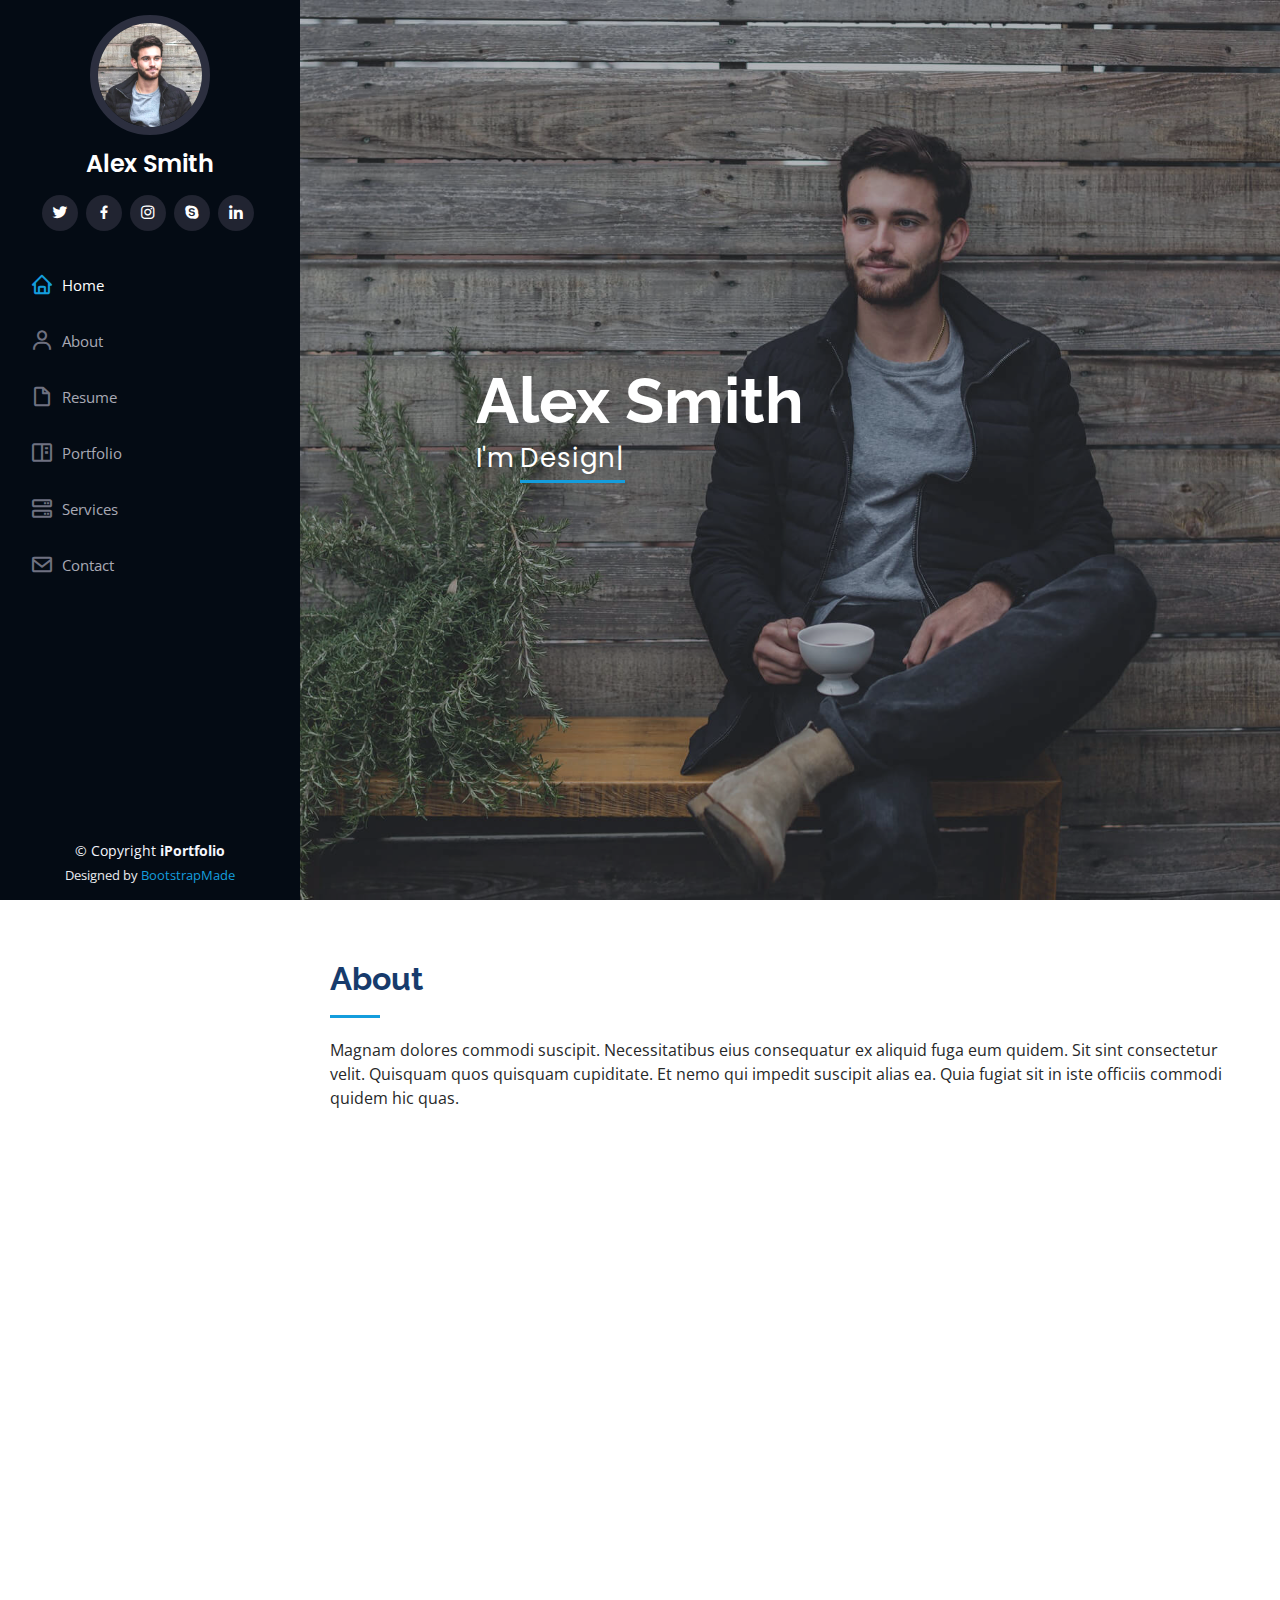
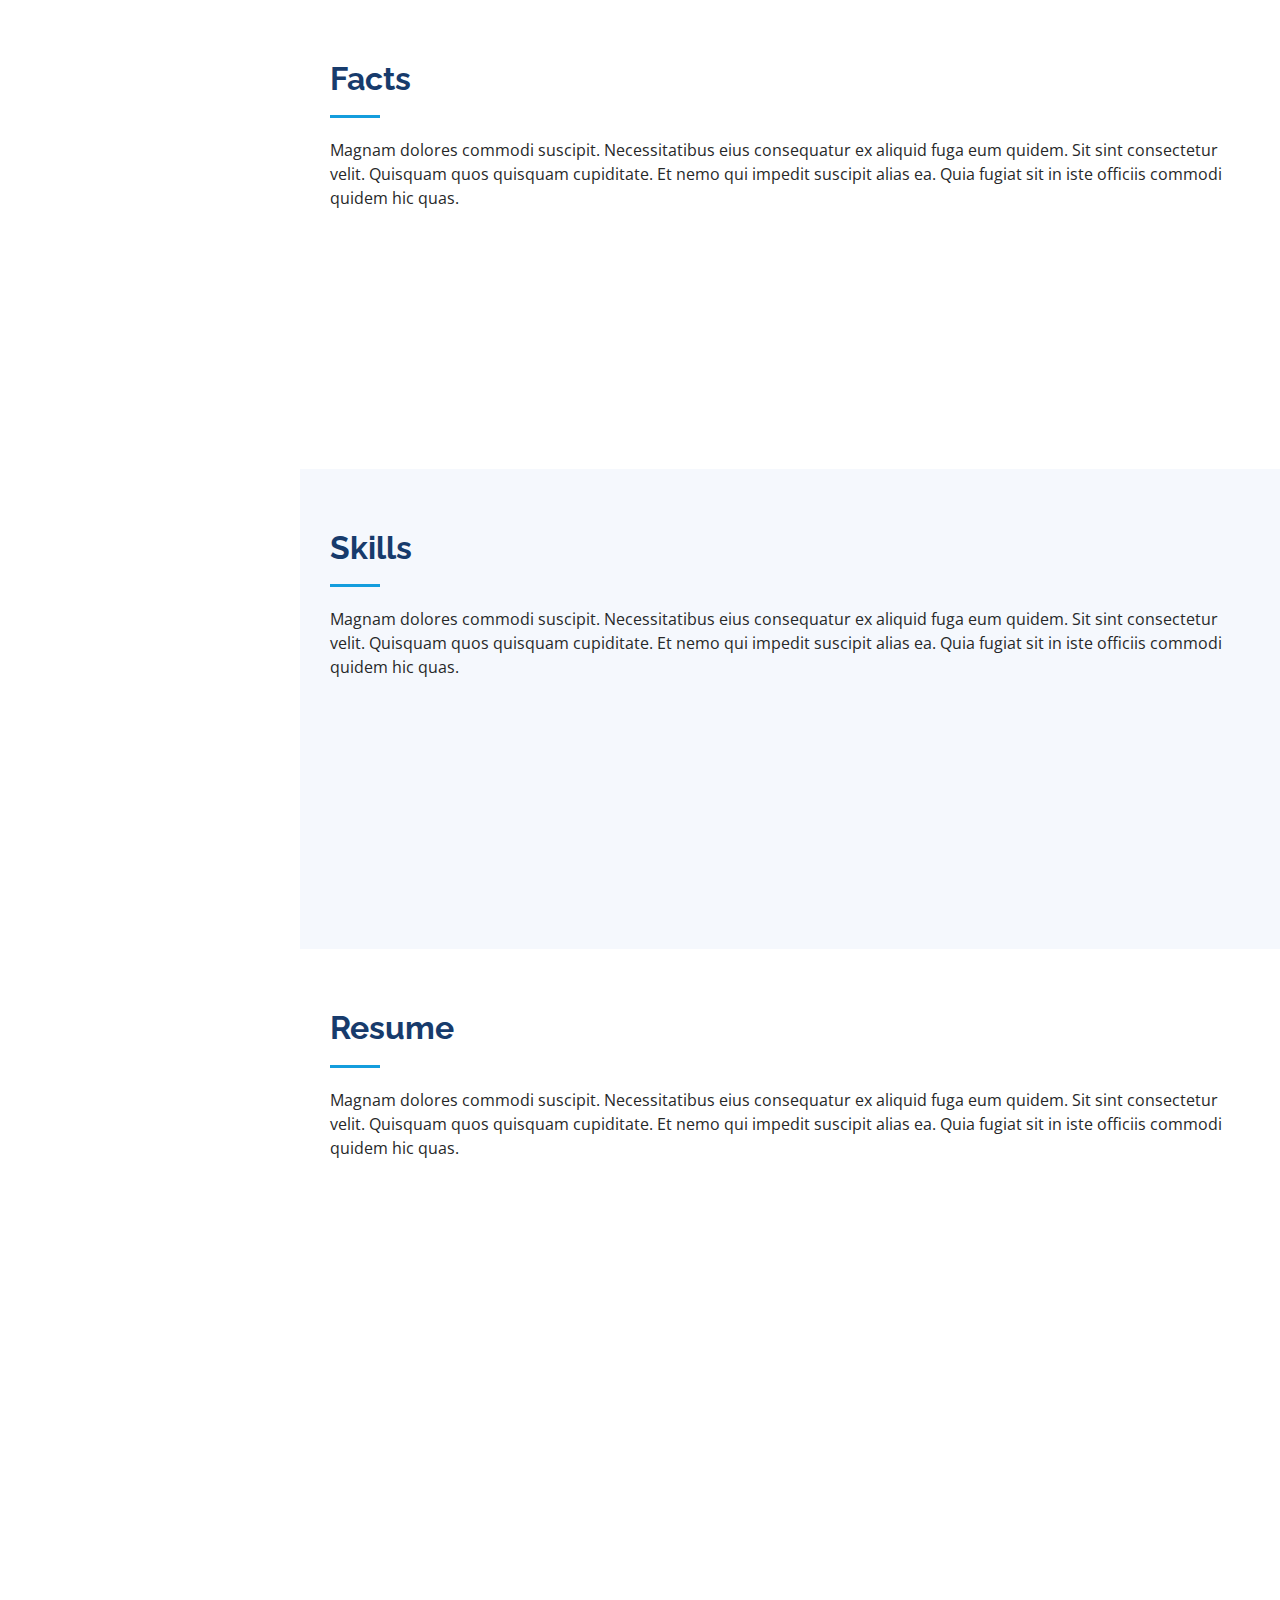
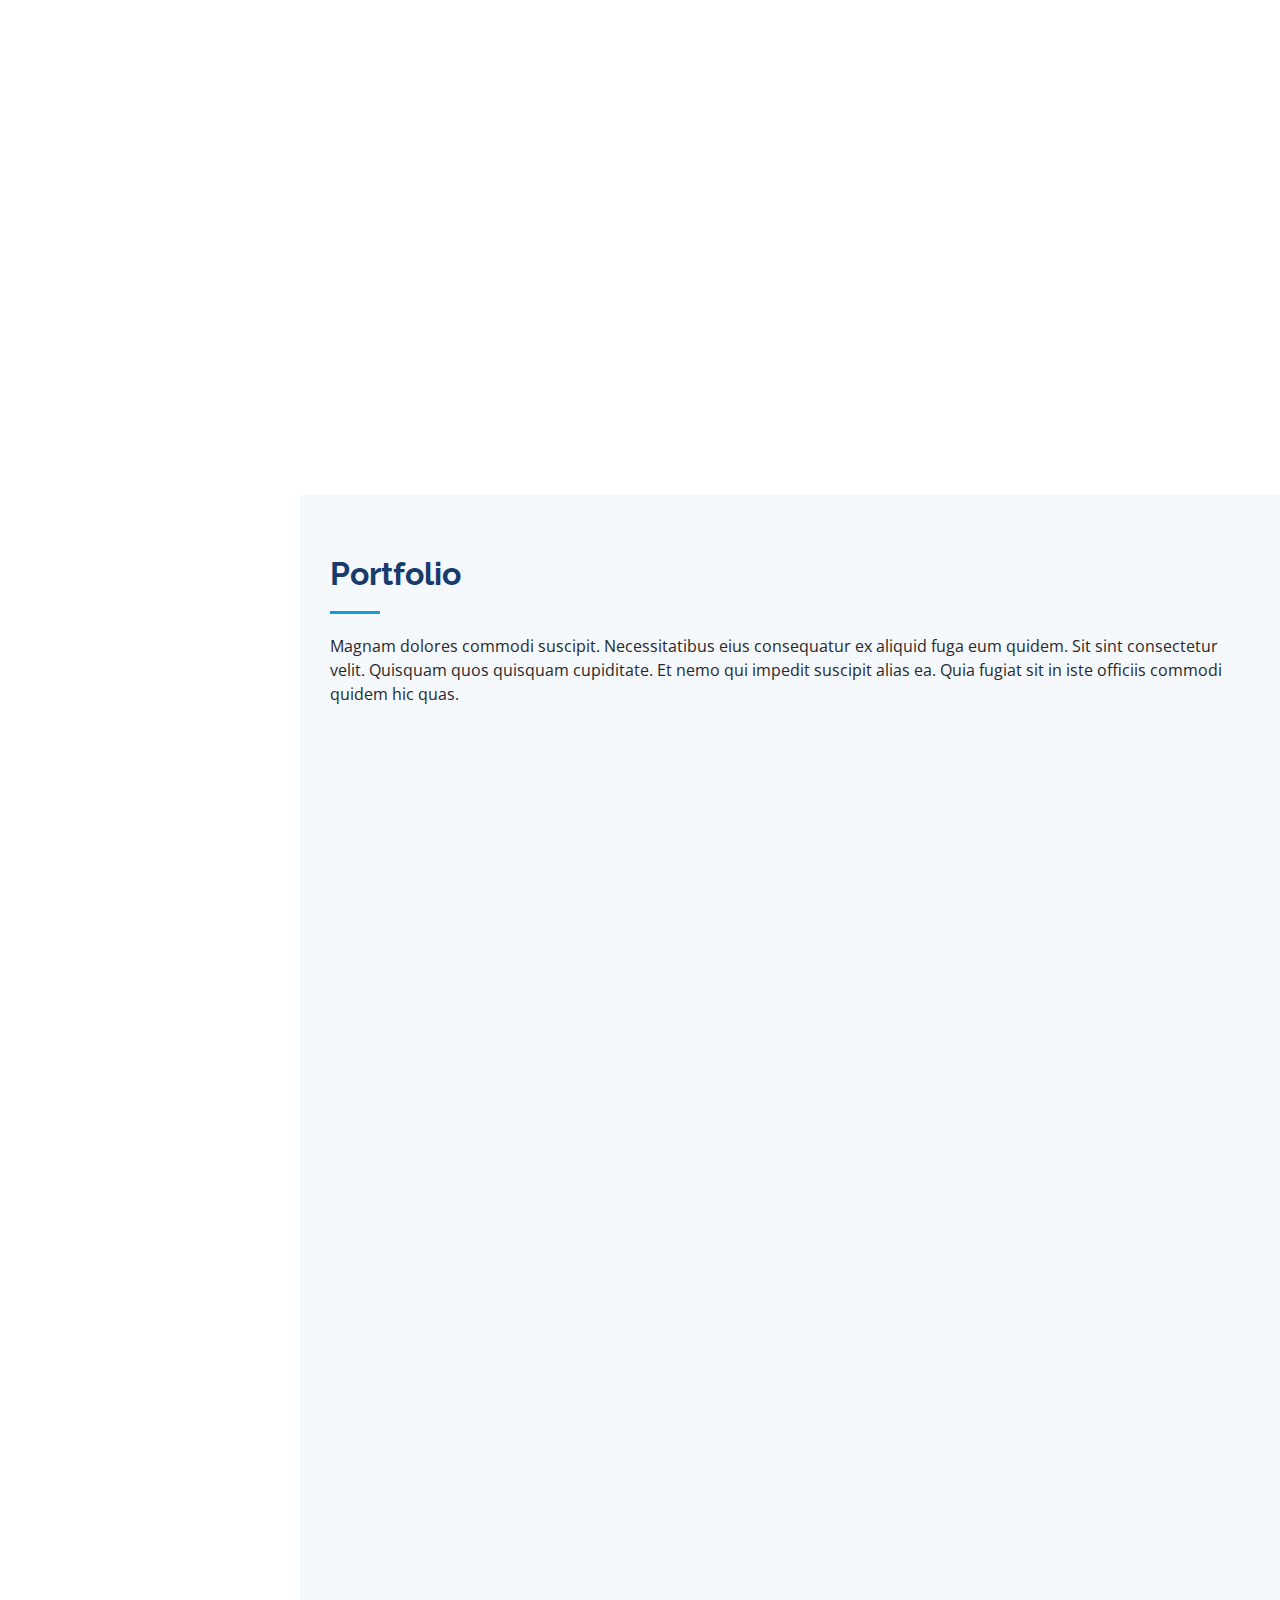
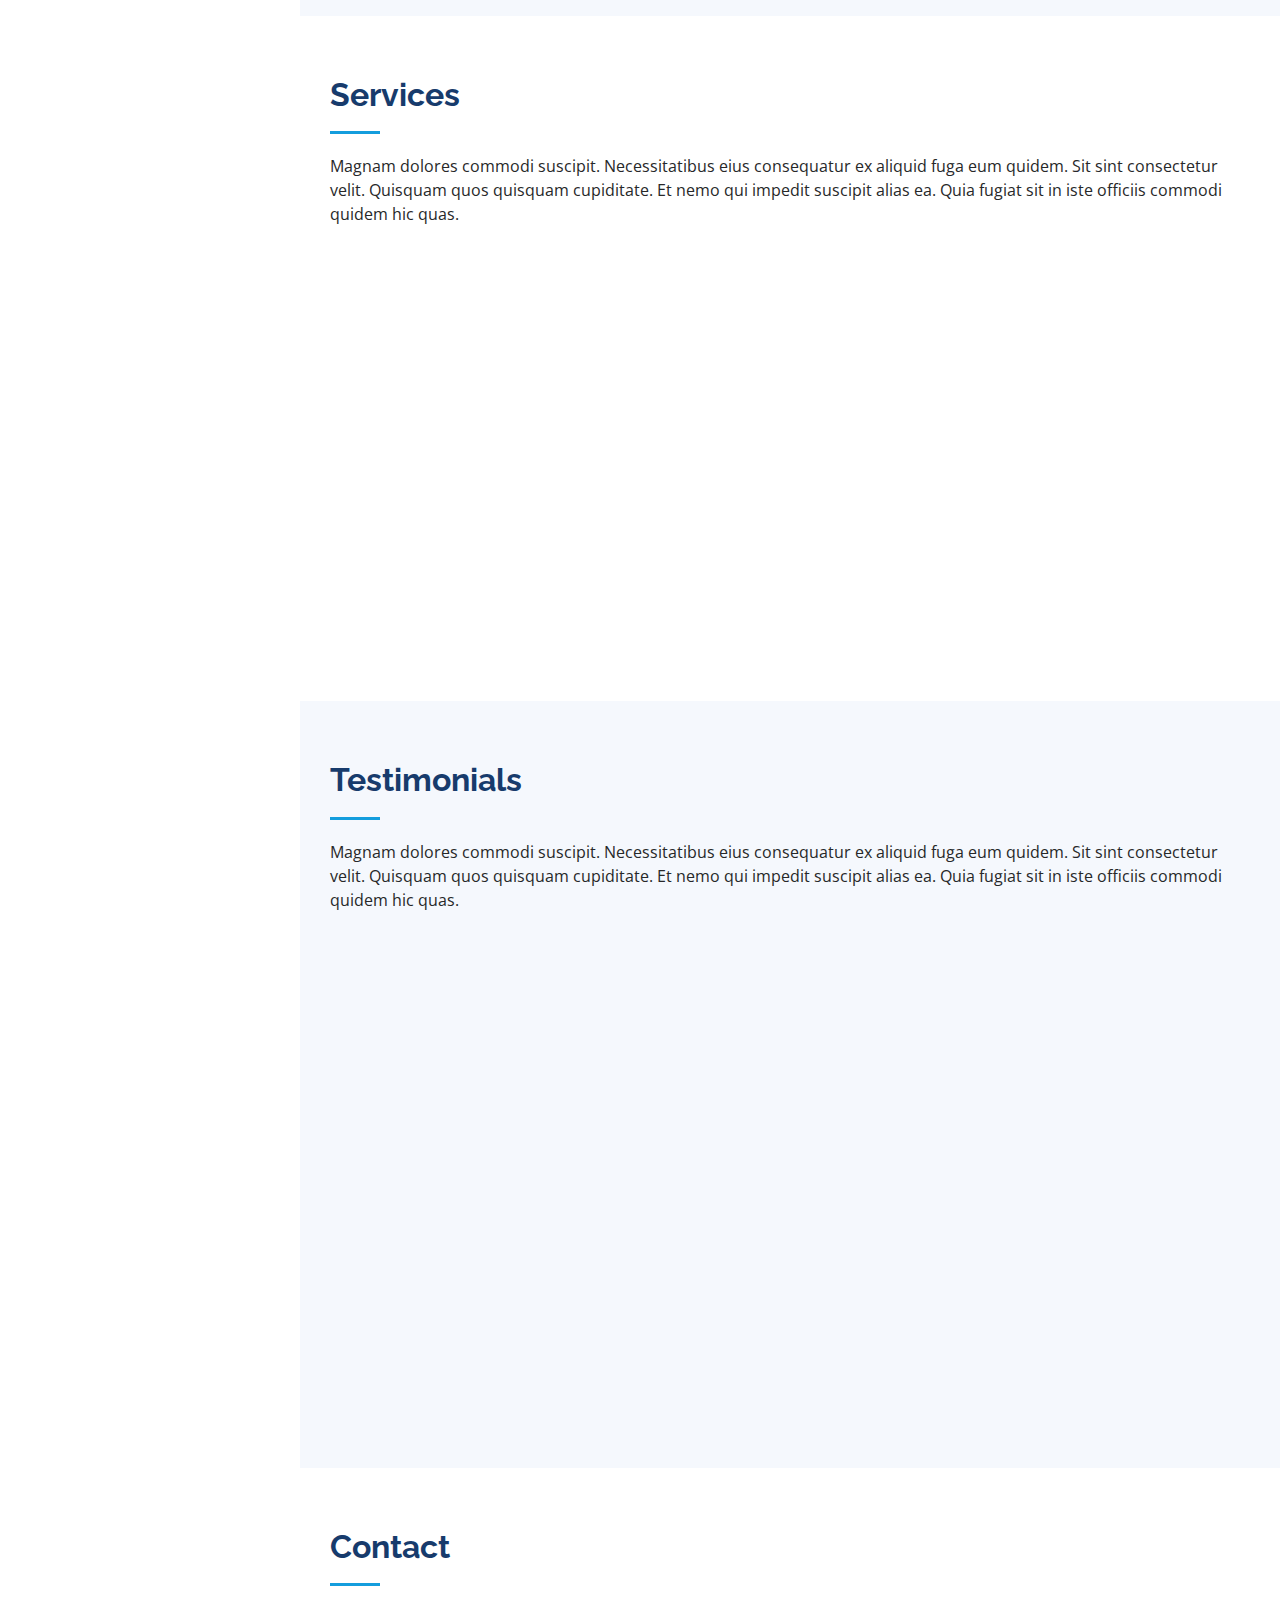
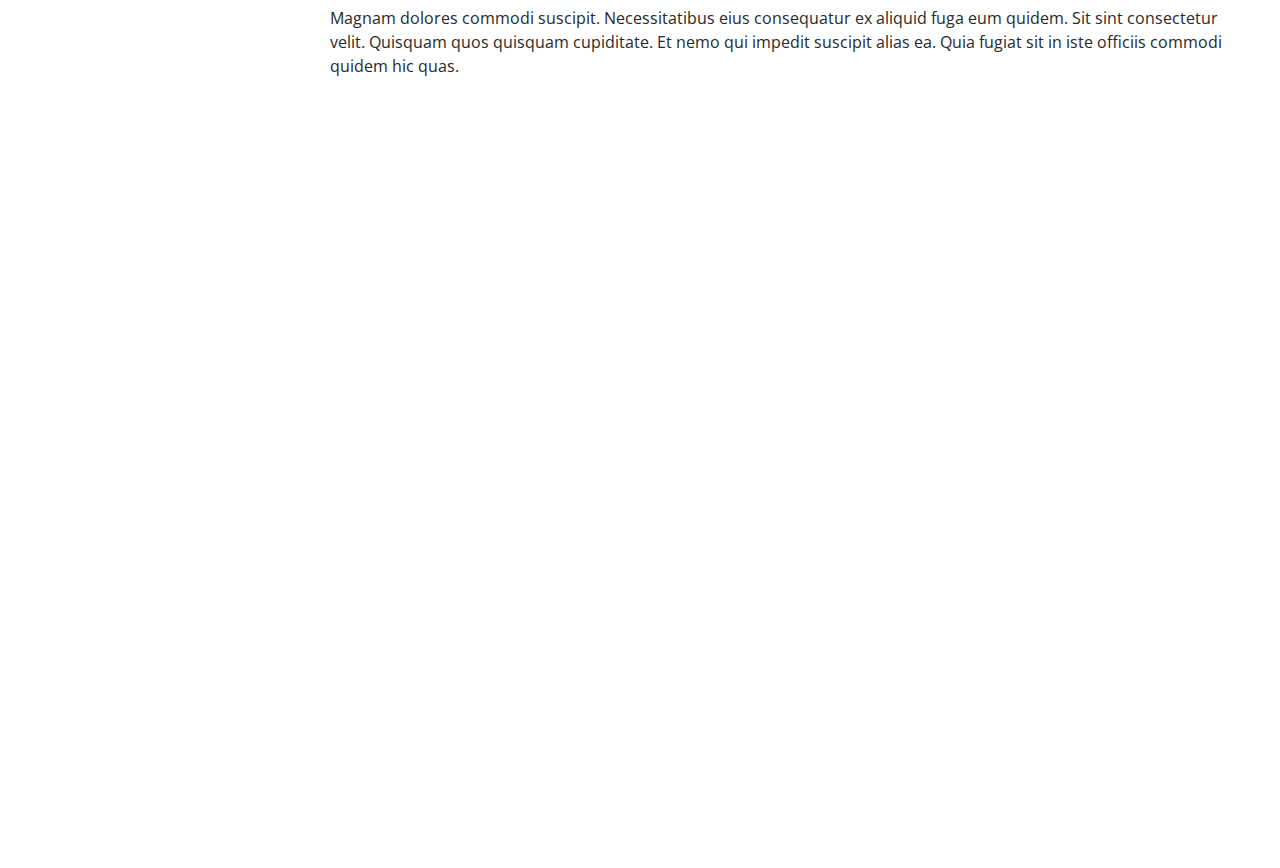
==== index.html @ c55b2d57 "commited_templated" ====
<!DOCTYPE html>
<html lang="en">

<head>
  <meta charset="utf-8">
  <meta content="width=device-width, initial-scale=1.0" name="viewport">

  <title>iPortfolio Bootstrap Template - Index</title>
  <meta content="" name="description">
  <meta content="" name="keywords">

  <!-- Favicons -->
  <link href="assets/img/favicon.png" rel="icon">
  <link href="assets/img/apple-touch-icon.png" rel="apple-touch-icon">

  <!-- Google Fonts -->
  <link href="https://fonts.googleapis.com/css?family=Open+Sans:300,300i,400,400i,600,600i,700,700i|Raleway:300,300i,400,400i,500,500i,600,600i,700,700i|Poppins:300,300i,400,400i,500,500i,600,600i,700,700i" rel="stylesheet">

  <!-- Vendor CSS Files -->
  <link href="assets/vendor/aos/aos.css" rel="stylesheet">
  <link href="assets/vendor/bootstrap/css/bootstrap.min.css" rel="stylesheet">
  <link href="assets/vendor/bootstrap-icons/bootstrap-icons.css" rel="stylesheet">
  <link href="assets/vendor/boxicons/css/boxicons.min.css" rel="stylesheet">
  <link href="assets/vendor/glightbox/css/glightbox.min.css" rel="stylesheet">
  <link href="assets/vendor/swiper/swiper-bundle.min.css" rel="stylesheet">

  <!-- Template Main CSS File -->
  <link href="assets/css/style.css" rel="stylesheet">

  <!-- =======================================================
  * Template Name: iPortfolio
  * Template URL: https://bootstrapmade.com/iportfolio-bootstrap-portfolio-websites-template/
  * Updated: Mar 17 2024 with Bootstrap v5.3.3
  * Author: BootstrapMade.com
  * License: https://bootstrapmade.com/license/
  ======================================================== -->
</head>

<body>

  <!-- ======= Mobile nav toggle button ======= -->
  <i class="bi bi-list mobile-nav-toggle d-xl-none"></i>

  <!-- ======= Header ======= -->
  <header id="header">
    <div class="d-flex flex-column">

      <div class="profile">
        <img src="assets/img/profile-img.jpg" alt="" class="img-fluid rounded-circle">
        <h1 class="text-light"><a href="index.html">Alex Smith</a></h1>
        <div class="social-links mt-3 text-center">
          <a href="#" class="twitter"><i class="bx bxl-twitter"></i></a>
          <a href="#" class="facebook"><i class="bx bxl-facebook"></i></a>
          <a href="#" class="instagram"><i class="bx bxl-instagram"></i></a>
          <a href="#" class="google-plus"><i class="bx bxl-skype"></i></a>
          <a href="#" class="linkedin"><i class="bx bxl-linkedin"></i></a>
        </div>
      </div>

      <nav id="navbar" class="nav-menu navbar">
        <ul>
          <li><a href="#hero" class="nav-link scrollto active"><i class="bx bx-home"></i> <span>Home</span></a></li>
          <li><a href="#about" class="nav-link scrollto"><i class="bx bx-user"></i> <span>About</span></a></li>
          <li><a href="#resume" class="nav-link scrollto"><i class="bx bx-file-blank"></i> <span>Resume</span></a></li>
          <li><a href="#portfolio" class="nav-link scrollto"><i class="bx bx-book-content"></i> <span>Portfolio</span></a></li>
          <li><a href="#services" class="nav-link scrollto"><i class="bx bx-server"></i> <span>Services</span></a></li>
          <li><a href="#contact" class="nav-link scrollto"><i class="bx bx-envelope"></i> <span>Contact</span></a></li>
        </ul>
      </nav><!-- .nav-menu -->
    </div>
  </header><!-- End Header -->

  <!-- ======= Hero Section ======= -->
  <section id="hero" class="d-flex flex-column justify-content-center align-items-center">
    <div class="hero-container" data-aos="fade-in">
      <h1>Alex Smith</h1>
      <p>I'm <span class="typed" data-typed-items="Designer, Developer, Freelancer, Photographer"></span></p>
    </div>
  </section><!-- End Hero -->

  <main id="main">

    <!-- ======= About Section ======= -->
    <section id="about" class="about">
      <div class="container">

        <div class="section-title">
          <h2>About</h2>
          <p>Magnam dolores commodi suscipit. Necessitatibus eius consequatur ex aliquid fuga eum quidem. Sit sint consectetur velit. Quisquam quos quisquam cupiditate. Et nemo qui impedit suscipit alias ea. Quia fugiat sit in iste officiis commodi quidem hic quas.</p>
        </div>

        <div class="row">
          <div class="col-lg-4" data-aos="fade-right">
            <img src="assets/img/profile-img.jpg" class="img-fluid" alt="">
          </div>
          <div class="col-lg-8 pt-4 pt-lg-0 content" data-aos="fade-left">
            <h3>UI/UX Designer &amp; Web Developer.</h3>
            <p class="fst-italic">
              Lorem ipsum dolor sit amet, consectetur adipiscing elit, sed do eiusmod tempor incididunt ut labore et dolore
              magna aliqua.
            </p>
            <div class="row">
              <div class="col-lg-6">
                <ul>
                  <li><i class="bi bi-chevron-right"></i> <strong>Birthday:</strong> <span>1 May 1995</span></li>
                  <li><i class="bi bi-chevron-right"></i> <strong>Website:</strong> <span>www.example.com</span></li>
                  <li><i class="bi bi-chevron-right"></i> <strong>Phone:</strong> <span>+123 456 7890</span></li>
                  <li><i class="bi bi-chevron-right"></i> <strong>City:</strong> <span>New York, USA</span></li>
                </ul>
              </div>
              <div class="col-lg-6">
                <ul>
                  <li><i class="bi bi-chevron-right"></i> <strong>Age:</strong> <span>30</span></li>
                  <li><i class="bi bi-chevron-right"></i> <strong>Degree:</strong> <span>Master</span></li>
                  <li><i class="bi bi-chevron-right"></i> <strong>PhEmailone:</strong> <span>email@example.com</span></li>
                  <li><i class="bi bi-chevron-right"></i> <strong>Freelance:</strong> <span>Available</span></li>
                </ul>
              </div>
            </div>
            <p>
              Officiis eligendi itaque labore et dolorum mollitia officiis optio vero. Quisquam sunt adipisci omnis et ut. Nulla accusantium dolor incidunt officia tempore. Et eius omnis.
              Cupiditate ut dicta maxime officiis quidem quia. Sed et consectetur qui quia repellendus itaque neque. Aliquid amet quidem ut quaerat cupiditate. Ab et eum qui repellendus omnis culpa magni laudantium dolores.
            </p>
          </div>
        </div>

      </div>
    </section><!-- End About Section -->

    <!-- ======= Facts Section ======= -->
    <section id="facts" class="facts">
      <div class="container">

        <div class="section-title">
          <h2>Facts</h2>
          <p>Magnam dolores commodi suscipit. Necessitatibus eius consequatur ex aliquid fuga eum quidem. Sit sint consectetur velit. Quisquam quos quisquam cupiditate. Et nemo qui impedit suscipit alias ea. Quia fugiat sit in iste officiis commodi quidem hic quas.</p>
        </div>

        <div class="row no-gutters">

          <div class="col-lg-3 col-md-6 d-md-flex align-items-md-stretch" data-aos="fade-up">
            <div class="count-box">
              <i class="bi bi-emoji-smile"></i>
              <span data-purecounter-start="0" data-purecounter-end="232" data-purecounter-duration="1" class="purecounter"></span>
              <p><strong>Happy Clients</strong> consequuntur quae</p>
            </div>
          </div>

          <div class="col-lg-3 col-md-6 d-md-flex align-items-md-stretch" data-aos="fade-up" data-aos-delay="100">
            <div class="count-box">
              <i class="bi bi-journal-richtext"></i>
              <span data-purecounter-start="0" data-purecounter-end="521" data-purecounter-duration="1" class="purecounter"></span>
              <p><strong>Projects</strong> adipisci atque cum quia aut</p>
            </div>
          </div>

          <div class="col-lg-3 col-md-6 d-md-flex align-items-md-stretch" data-aos="fade-up" data-aos-delay="200">
            <div class="count-box">
              <i class="bi bi-headset"></i>
              <span data-purecounter-start="0" data-purecounter-end="1453" data-purecounter-duration="1" class="purecounter"></span>
              <p><strong>Hours Of Support</strong> aut commodi quaerat</p>
            </div>
          </div>

          <div class="col-lg-3 col-md-6 d-md-flex align-items-md-stretch" data-aos="fade-up" data-aos-delay="300">
            <div class="count-box">
              <i class="bi bi-people"></i>
              <span data-purecounter-start="0" data-purecounter-end="32" data-purecounter-duration="1" class="purecounter"></span>
              <p><strong>Hard Workers</strong> rerum asperiores dolor</p>
            </div>
          </div>

        </div>

      </div>
    </section><!-- End Facts Section -->

    <!-- ======= Skills Section ======= -->
    <section id="skills" class="skills section-bg">
      <div class="container">

        <div class="section-title">
          <h2>Skills</h2>
          <p>Magnam dolores commodi suscipit. Necessitatibus eius consequatur ex aliquid fuga eum quidem. Sit sint consectetur velit. Quisquam quos quisquam cupiditate. Et nemo qui impedit suscipit alias ea. Quia fugiat sit in iste officiis commodi quidem hic quas.</p>
        </div>

        <div class="row skills-content">

          <div class="col-lg-6" data-aos="fade-up">

            <div class="progress">
              <span class="skill">HTML <i class="val">100%</i></span>
              <div class="progress-bar-wrap">
                <div class="progress-bar" role="progressbar" aria-valuenow="100" aria-valuemin="0" aria-valuemax="100"></div>
              </div>
            </div>

            <div class="progress">
              <span class="skill">CSS <i class="val">90%</i></span>
              <div class="progress-bar-wrap">
                <div class="progress-bar" role="progressbar" aria-valuenow="90" aria-valuemin="0" aria-valuemax="100"></div>
              </div>
            </div>

            <div class="progress">
              <span class="skill">JavaScript <i class="val">75%</i></span>
              <div class="progress-bar-wrap">
                <div class="progress-bar" role="progressbar" aria-valuenow="75" aria-valuemin="0" aria-valuemax="100"></div>
              </div>
            </div>

          </div>

          <div class="col-lg-6" data-aos="fade-up" data-aos-delay="100">

            <div class="progress">
              <span class="skill">PHP <i class="val">80%</i></span>
              <div class="progress-bar-wrap">
                <div class="progress-bar" role="progressbar" aria-valuenow="80" aria-valuemin="0" aria-valuemax="100"></div>
              </div>
            </div>

            <div class="progress">
              <span class="skill">WordPress/CMS <i class="val">90%</i></span>
              <div class="progress-bar-wrap">
                <div class="progress-bar" role="progressbar" aria-valuenow="90" aria-valuemin="0" aria-valuemax="100"></div>
              </div>
            </div>

            <div class="progress">
              <span class="skill">Photoshop <i class="val">55%</i></span>
              <div class="progress-bar-wrap">
                <div class="progress-bar" role="progressbar" aria-valuenow="55" aria-valuemin="0" aria-valuemax="100"></div>
              </div>
            </div>

          </div>

        </div>

      </div>
    </section><!-- End Skills Section -->

    <!-- ======= Resume Section ======= -->
    <section id="resume" class="resume">
      <div class="container">

        <div class="section-title">
          <h2>Resume</h2>
          <p>Magnam dolores commodi suscipit. Necessitatibus eius consequatur ex aliquid fuga eum quidem. Sit sint consectetur velit. Quisquam quos quisquam cupiditate. Et nemo qui impedit suscipit alias ea. Quia fugiat sit in iste officiis commodi quidem hic quas.</p>
        </div>

        <div class="row">
          <div class="col-lg-6" data-aos="fade-up">
            <h3 class="resume-title">Sumary</h3>
            <div class="resume-item pb-0">
              <h4>Alex Smith</h4>
              <p><em>Innovative and deadline-driven Graphic Designer with 3+ years of experience designing and developing user-centered digital/print marketing material from initial concept to final, polished deliverable.</em></p>
              <ul>
                <li>Portland par 127,Orlando, FL</li>
                <li>(123) 456-7891</li>
                <li>alice.barkley@example.com</li>
              </ul>
            </div>

            <h3 class="resume-title">Education</h3>
            <div class="resume-item">
              <h4>Master of Fine Arts &amp; Graphic Design</h4>
              <h5>2015 - 2016</h5>
              <p><em>Rochester Institute of Technology, Rochester, NY</em></p>
              <p>Qui deserunt veniam. Et sed aliquam labore tempore sed quisquam iusto autem sit. Ea vero voluptatum qui ut dignissimos deleniti nerada porti sand markend</p>
            </div>
            <div class="resume-item">
              <h4>Bachelor of Fine Arts &amp; Graphic Design</h4>
              <h5>2010 - 2014</h5>
              <p><em>Rochester Institute of Technology, Rochester, NY</em></p>
              <p>Quia nobis sequi est occaecati aut. Repudiandae et iusto quae reiciendis et quis Eius vel ratione eius unde vitae rerum voluptates asperiores voluptatem Earum molestiae consequatur neque etlon sader mart dila</p>
            </div>
          </div>
          <div class="col-lg-6" data-aos="fade-up" data-aos-delay="100">
            <h3 class="resume-title">Professional Experience</h3>
            <div class="resume-item">
              <h4>Senior graphic design specialist</h4>
              <h5>2019 - Present</h5>
              <p><em>Experion, New York, NY </em></p>
              <ul>
                <li>Lead in the design, development, and implementation of the graphic, layout, and production communication materials</li>
                <li>Delegate tasks to the 7 members of the design team and provide counsel on all aspects of the project. </li>
                <li>Supervise the assessment of all graphic materials in order to ensure quality and accuracy of the design</li>
                <li>Oversee the efficient use of production project budgets ranging from $2,000 - $25,000</li>
              </ul>
            </div>
            <div class="resume-item">
              <h4>Graphic design specialist</h4>
              <h5>2017 - 2018</h5>
              <p><em>Stepping Stone Advertising, New York, NY</em></p>
              <ul>
                <li>Developed numerous marketing programs (logos, brochures,infographics, presentations, and advertisements).</li>
                <li>Managed up to 5 projects or tasks at a given time while under pressure</li>
                <li>Recommended and consulted with clients on the most appropriate graphic design</li>
                <li>Created 4+ design presentations and proposals a month for clients and account managers</li>
              </ul>
            </div>
          </div>
        </div>

      </div>
    </section><!-- End Resume Section -->

    <!-- ======= Portfolio Section ======= -->
    <section id="portfolio" class="portfolio section-bg">
      <div class="container">

        <div class="section-title">
          <h2>Portfolio</h2>
          <p>Magnam dolores commodi suscipit. Necessitatibus eius consequatur ex aliquid fuga eum quidem. Sit sint consectetur velit. Quisquam quos quisquam cupiditate. Et nemo qui impedit suscipit alias ea. Quia fugiat sit in iste officiis commodi quidem hic quas.</p>
        </div>

        <div class="row" data-aos="fade-up">
          <div class="col-lg-12 d-flex justify-content-center">
            <ul id="portfolio-flters">
              <li data-filter="*" class="filter-active">All</li>
              <li data-filter=".filter-app">App</li>
              <li data-filter=".filter-card">Card</li>
              <li data-filter=".filter-web">Web</li>
            </ul>
          </div>
        </div>

        <div class="row portfolio-container" data-aos="fade-up" data-aos-delay="100">

          <div class="col-lg-4 col-md-6 portfolio-item filter-app">
            <div class="portfolio-wrap">
              <img src="assets/img/portfolio/portfolio-1.jpg" class="img-fluid" alt="">
              <div class="portfolio-links">
                <a href="assets/img/portfolio/portfolio-1.jpg" data-gallery="portfolioGallery" class="portfolio-lightbox" title="App 1"><i class="bx bx-plus"></i></a>
                <a href="portfolio-details.html" title="More Details"><i class="bx bx-link"></i></a>
              </div>
            </div>
          </div>

          <div class="col-lg-4 col-md-6 portfolio-item filter-web">
            <div class="portfolio-wrap">
              <img src="assets/img/portfolio/portfolio-2.jpg" class="img-fluid" alt="">
              <div class="portfolio-links">
                <a href="assets/img/portfolio/portfolio-2.jpg" data-gallery="portfolioGallery" class="portfolio-lightbox" title="Web 3"><i class="bx bx-plus"></i></a>
                <a href="portfolio-details.html" title="More Details"><i class="bx bx-link"></i></a>
              </div>
            </div>
          </div>

          <div class="col-lg-4 col-md-6 portfolio-item filter-app">
            <div class="portfolio-wrap">
              <img src="assets/img/portfolio/portfolio-3.jpg" class="img-fluid" alt="">
              <div class="portfolio-links">
                <a href="assets/img/portfolio/portfolio-3.jpg" data-gallery="portfolioGallery" class="portfolio-lightbox" title="App 2"><i class="bx bx-plus"></i></a>
                <a href="portfolio-details.html" title="More Details"><i class="bx bx-link"></i></a>
              </div>
            </div>
          </div>

          <div class="col-lg-4 col-md-6 portfolio-item filter-card">
            <div class="portfolio-wrap">
              <img src="assets/img/portfolio/portfolio-4.jpg" class="img-fluid" alt="">
              <div class="portfolio-links">
                <a href="assets/img/portfolio/portfolio-4.jpg" data-gallery="portfolioGallery" class="portfolio-lightbox" title="Card 2"><i class="bx bx-plus"></i></a>
                <a href="portfolio-details.html" title="More Details"><i class="bx bx-link"></i></a>
              </div>
            </div>
          </div>

          <div class="col-lg-4 col-md-6 portfolio-item filter-web">
            <div class="portfolio-wrap">
              <img src="assets/img/portfolio/portfolio-5.jpg" class="img-fluid" alt="">
              <div class="portfolio-links">
                <a href="assets/img/portfolio/portfolio-5.jpg" data-gallery="portfolioGallery" class="portfolio-lightbox" title="Web 2"><i class="bx bx-plus"></i></a>
                <a href="portfolio-details.html" title="More Details"><i class="bx bx-link"></i></a>
              </div>
            </div>
          </div>

          <div class="col-lg-4 col-md-6 portfolio-item filter-app">
            <div class="portfolio-wrap">
              <img src="assets/img/portfolio/portfolio-6.jpg" class="img-fluid" alt="">
              <div class="portfolio-links">
                <a href="assets/img/portfolio/portfolio-6.jpg" data-gallery="portfolioGallery" class="portfolio-lightbox" title="App 3"><i class="bx bx-plus"></i></a>
                <a href="portfolio-details.html" title="More Details"><i class="bx bx-link"></i></a>
              </div>
            </div>
          </div>

          <div class="col-lg-4 col-md-6 portfolio-item filter-card">
            <div class="portfolio-wrap">
              <img src="assets/img/portfolio/portfolio-7.jpg" class="img-fluid" alt="">
              <div class="portfolio-links">
                <a href="assets/img/portfolio/portfolio-7.jpg" data-gallery="portfolioGallery" class="portfolio-lightbox" title="Card 1"><i class="bx bx-plus"></i></a>
                <a href="portfolio-details.html" title="More Details"><i class="bx bx-link"></i></a>
              </div>
            </div>
          </div>

          <div class="col-lg-4 col-md-6 portfolio-item filter-card">
            <div class="portfolio-wrap">
              <img src="assets/img/portfolio/portfolio-8.jpg" class="img-fluid" alt="">
              <div class="portfolio-links">
                <a href="assets/img/portfolio/portfolio-8.jpg" data-gallery="portfolioGallery" class="portfolio-lightbox" title="Card 3"><i class="bx bx-plus"></i></a>
                <a href="portfolio-details.html" title="More Details"><i class="bx bx-link"></i></a>
              </div>
            </div>
          </div>

          <div class="col-lg-4 col-md-6 portfolio-item filter-web">
            <div class="portfolio-wrap">
              <img src="assets/img/portfolio/portfolio-9.jpg" class="img-fluid" alt="">
              <div class="portfolio-links">
                <a href="assets/img/portfolio/portfolio-9.jpg" data-gallery="portfolioGallery" class="portfolio-lightbox" title="Web 3"><i class="bx bx-plus"></i></a>
                <a href="portfolio-details.html" title="More Details"><i class="bx bx-link"></i></a>
              </div>
            </div>
          </div>

        </div>

      </div>
    </section><!-- End Portfolio Section -->

    <!-- ======= Services Section ======= -->
    <section id="services" class="services">
      <div class="container">

        <div class="section-title">
          <h2>Services</h2>
          <p>Magnam dolores commodi suscipit. Necessitatibus eius consequatur ex aliquid fuga eum quidem. Sit sint consectetur velit. Quisquam quos quisquam cupiditate. Et nemo qui impedit suscipit alias ea. Quia fugiat sit in iste officiis commodi quidem hic quas.</p>
        </div>

        <div class="row">
          <div class="col-lg-4 col-md-6 icon-box" data-aos="fade-up">
            <div class="icon"><i class="bi bi-briefcase"></i></div>
            <h4 class="title"><a href="">Lorem Ipsum</a></h4>
            <p class="description">Voluptatum deleniti atque corrupti quos dolores et quas molestias excepturi sint occaecati cupiditate non provident</p>
          </div>
          <div class="col-lg-4 col-md-6 icon-box" data-aos="fade-up" data-aos-delay="100">
            <div class="icon"><i class="bi bi-card-checklist"></i></div>
            <h4 class="title"><a href="">Dolor Sitema</a></h4>
            <p class="description">Minim veniam, quis nostrud exercitation ullamco laboris nisi ut aliquip ex ea commodo consequat tarad limino ata</p>
          </div>
          <div class="col-lg-4 col-md-6 icon-box" data-aos="fade-up" data-aos-delay="200">
            <div class="icon"><i class="bi bi-bar-chart"></i></div>
            <h4 class="title"><a href="">Sed ut perspiciatis</a></h4>
            <p class="description">Duis aute irure dolor in reprehenderit in voluptate velit esse cillum dolore eu fugiat nulla pariatur</p>
          </div>
          <div class="col-lg-4 col-md-6 icon-box" data-aos="fade-up" data-aos-delay="300">
            <div class="icon"><i class="bi bi-binoculars"></i></div>
            <h4 class="title"><a href="">Magni Dolores</a></h4>
            <p class="description">Excepteur sint occaecat cupidatat non proident, sunt in culpa qui officia deserunt mollit anim id est laborum</p>
          </div>
          <div class="col-lg-4 col-md-6 icon-box" data-aos="fade-up" data-aos-delay="400">
            <div class="icon"><i class="bi bi-brightness-high"></i></div>
            <h4 class="title"><a href="">Nemo Enim</a></h4>
            <p class="description">At vero eos et accusamus et iusto odio dignissimos ducimus qui blanditiis praesentium voluptatum deleniti atque</p>
          </div>
          <div class="col-lg-4 col-md-6 icon-box" data-aos="fade-up" data-aos-delay="500">
            <div class="icon"><i class="bi bi-calendar4-week"></i></div>
            <h4 class="title"><a href="">Eiusmod Tempor</a></h4>
            <p class="description">Et harum quidem rerum facilis est et expedita distinctio. Nam libero tempore, cum soluta nobis est eligendi</p>
          </div>
        </div>

      </div>
    </section><!-- End Services Section -->

    <!-- ======= Testimonials Section ======= -->
    <section id="testimonials" class="testimonials section-bg">
      <div class="container">

        <div class="section-title">
          <h2>Testimonials</h2>
          <p>Magnam dolores commodi suscipit. Necessitatibus eius consequatur ex aliquid fuga eum quidem. Sit sint consectetur velit. Quisquam quos quisquam cupiditate. Et nemo qui impedit suscipit alias ea. Quia fugiat sit in iste officiis commodi quidem hic quas.</p>
        </div>

        <div class="testimonials-slider swiper" data-aos="fade-up" data-aos-delay="100">
          <div class="swiper-wrapper">

            <div class="swiper-slide">
              <div class="testimonial-item" data-aos="fade-up">
                <p>
                  <i class="bx bxs-quote-alt-left quote-icon-left"></i>
                  Proin iaculis purus consequat sem cure digni ssim donec porttitora entum suscipit rhoncus. Accusantium quam, ultricies eget id, aliquam eget nibh et. Maecen aliquam, risus at semper.
                  <i class="bx bxs-quote-alt-right quote-icon-right"></i>
                </p>
                <img src="assets/img/testimonials/testimonials-1.jpg" class="testimonial-img" alt="">
                <h3>Saul Goodman</h3>
                <h4>Ceo &amp; Founder</h4>
              </div>
            </div><!-- End testimonial item -->

            <div class="swiper-slide">
              <div class="testimonial-item" data-aos="fade-up" data-aos-delay="100">
                <p>
                  <i class="bx bxs-quote-alt-left quote-icon-left"></i>
                  Export tempor illum tamen malis malis eram quae irure esse labore quem cillum quid cillum eram malis quorum velit fore eram velit sunt aliqua noster fugiat irure amet legam anim culpa.
                  <i class="bx bxs-quote-alt-right quote-icon-right"></i>
                </p>
                <img src="assets/img/testimonials/testimonials-2.jpg" class="testimonial-img" alt="">
                <h3>Sara Wilsson</h3>
                <h4>Designer</h4>
              </div>
            </div><!-- End testimonial item -->

            <div class="swiper-slide">
              <div class="testimonial-item" data-aos="fade-up" data-aos-delay="200">
                <p>
                  <i class="bx bxs-quote-alt-left quote-icon-left"></i>
                  Enim nisi quem export duis labore cillum quae magna enim sint quorum nulla quem veniam duis minim tempor labore quem eram duis noster aute amet eram fore quis sint minim.
                  <i class="bx bxs-quote-alt-right quote-icon-right"></i>
                </p>
                <img src="assets/img/testimonials/testimonials-3.jpg" class="testimonial-img" alt="">
                <h3>Jena Karlis</h3>
                <h4>Store Owner</h4>
              </div>
            </div><!-- End testimonial item -->

            <div class="swiper-slide">
              <div class="testimonial-item" data-aos="fade-up" data-aos-delay="300">
                <p>
                  <i class="bx bxs-quote-alt-left quote-icon-left"></i>
                  Fugiat enim eram quae cillum dolore dolor amet nulla culpa multos export minim fugiat minim velit minim dolor enim duis veniam ipsum anim magna sunt elit fore quem dolore labore illum veniam.
                  <i class="bx bxs-quote-alt-right quote-icon-right"></i>
                </p>
                <img src="assets/img/testimonials/testimonials-4.jpg" class="testimonial-img" alt="">
                <h3>Matt Brandon</h3>
                <h4>Freelancer</h4>
              </div>
            </div><!-- End testimonial item -->

            <div class="swiper-slide">
              <div class="testimonial-item" data-aos="fade-up" data-aos-delay="400">
                <p>
                  <i class="bx bxs-quote-alt-left quote-icon-left"></i>
                  Quis quorum aliqua sint quem legam fore sunt eram irure aliqua veniam tempor noster veniam enim culpa labore duis sunt culpa nulla illum cillum fugiat legam esse veniam culpa fore nisi cillum quid.
                  <i class="bx bxs-quote-alt-right quote-icon-right"></i>
                </p>
                <img src="assets/img/testimonials/testimonials-5.jpg" class="testimonial-img" alt="">
                <h3>John Larson</h3>
                <h4>Entrepreneur</h4>
              </div>
            </div><!-- End testimonial item -->

          </div>
          <div class="swiper-pagination"></div>
        </div>

      </div>
    </section><!-- End Testimonials Section -->

    <!-- ======= Contact Section ======= -->
    <section id="contact" class="contact">
      <div class="container">

        <div class="section-title">
          <h2>Contact</h2>
          <p>Magnam dolores commodi suscipit. Necessitatibus eius consequatur ex aliquid fuga eum quidem. Sit sint consectetur velit. Quisquam quos quisquam cupiditate. Et nemo qui impedit suscipit alias ea. Quia fugiat sit in iste officiis commodi quidem hic quas.</p>
        </div>

        <div class="row" data-aos="fade-in">

          <div class="col-lg-5 d-flex align-items-stretch">
            <div class="info">
              <div class="address">
                <i class="bi bi-geo-alt"></i>
                <h4>Location:</h4>
                <p>A108 Adam Street, New York, NY 535022</p>
              </div>

              <div class="email">
                <i class="bi bi-envelope"></i>
                <h4>Email:</h4>
                <p>info@example.com</p>
              </div>

              <div class="phone">
                <i class="bi bi-phone"></i>
                <h4>Call:</h4>
                <p>+1 5589 55488 55s</p>
              </div>

              <iframe src="https://www.google.com/maps/embed?pb=!1m14!1m8!1m3!1d12097.433213460943!2d-74.0062269!3d40.7101282!3m2!1i1024!2i768!4f13.1!3m3!1m2!1s0x0%3A0xb89d1fe6bc499443!2sDowntown+Conference+Center!5e0!3m2!1smk!2sbg!4v1539943755621" frameborder="0" style="border:0; width: 100%; height: 290px;" allowfullscreen></iframe>
            </div>

          </div>

          <div class="col-lg-7 mt-5 mt-lg-0 d-flex align-items-stretch">
            <form action="forms/contact.php" method="post" role="form" class="php-email-form">
              <div class="row">
                <div class="form-group col-md-6">
                  <label for="name">Your Name</label>
                  <input type="text" name="name" class="form-control" id="name" required>
                </div>
                <div class="form-group col-md-6">
                  <label for="name">Your Email</label>
                  <input type="email" class="form-control" name="email" id="email" required>
                </div>
              </div>
              <div class="form-group">
                <label for="name">Subject</label>
                <input type="text" class="form-control" name="subject" id="subject" required>
              </div>
              <div class="form-group">
                <label for="name">Message</label>
                <textarea class="form-control" name="message" rows="10" required></textarea>
              </div>
              <div class="my-3">
                <div class="loading">Loading</div>
                <div class="error-message"></div>
                <div class="sent-message">Your message has been sent. Thank you!</div>
              </div>
              <div class="text-center"><button type="submit">Send Message</button></div>
            </form>
          </div>

        </div>

      </div>
    </section><!-- End Contact Section -->

  </main><!-- End #main -->

  <!-- ======= Footer ======= -->
  <footer id="footer">
    <div class="container">
      <div class="copyright">
        &copy; Copyright <strong><span>iPortfolio</span></strong>
      </div>
      <div class="credits">
        <!-- All the links in the footer should remain intact. -->
        <!-- You can delete the links only if you purchased the pro version. -->
        <!-- Licensing information: https://bootstrapmade.com/license/ -->
        <!-- Purchase the pro version with working PHP/AJAX contact form: https://bootstrapmade.com/iportfolio-bootstrap-portfolio-websites-template/ -->
        Designed by <a href="https://bootstrapmade.com/">BootstrapMade</a>
      </div>
    </div>
  </footer><!-- End  Footer -->

  <a href="#" class="back-to-top d-flex align-items-center justify-content-center"><i class="bi bi-arrow-up-short"></i></a>

  <!-- Vendor JS Files -->
  <script src="assets/vendor/purecounter/purecounter_vanilla.js"></script>
  <script src="assets/vendor/aos/aos.js"></script>
  <script src="assets/vendor/bootstrap/js/bootstrap.bundle.min.js"></script>
  <script src="assets/vendor/glightbox/js/glightbox.min.js"></script>
  <script src="assets/vendor/isotope-layout/isotope.pkgd.min.js"></script>
  <script src="assets/vendor/swiper/swiper-bundle.min.js"></script>
  <script src="assets/vendor/typed.js/typed.umd.js"></script>
  <script src="assets/vendor/waypoints/noframework.waypoints.js"></script>
  <script src="assets/vendor/php-email-form/validate.js"></script>

  <!-- Template Main JS File -->
  <script src="assets/js/main.js"></script>

</body>

</html>
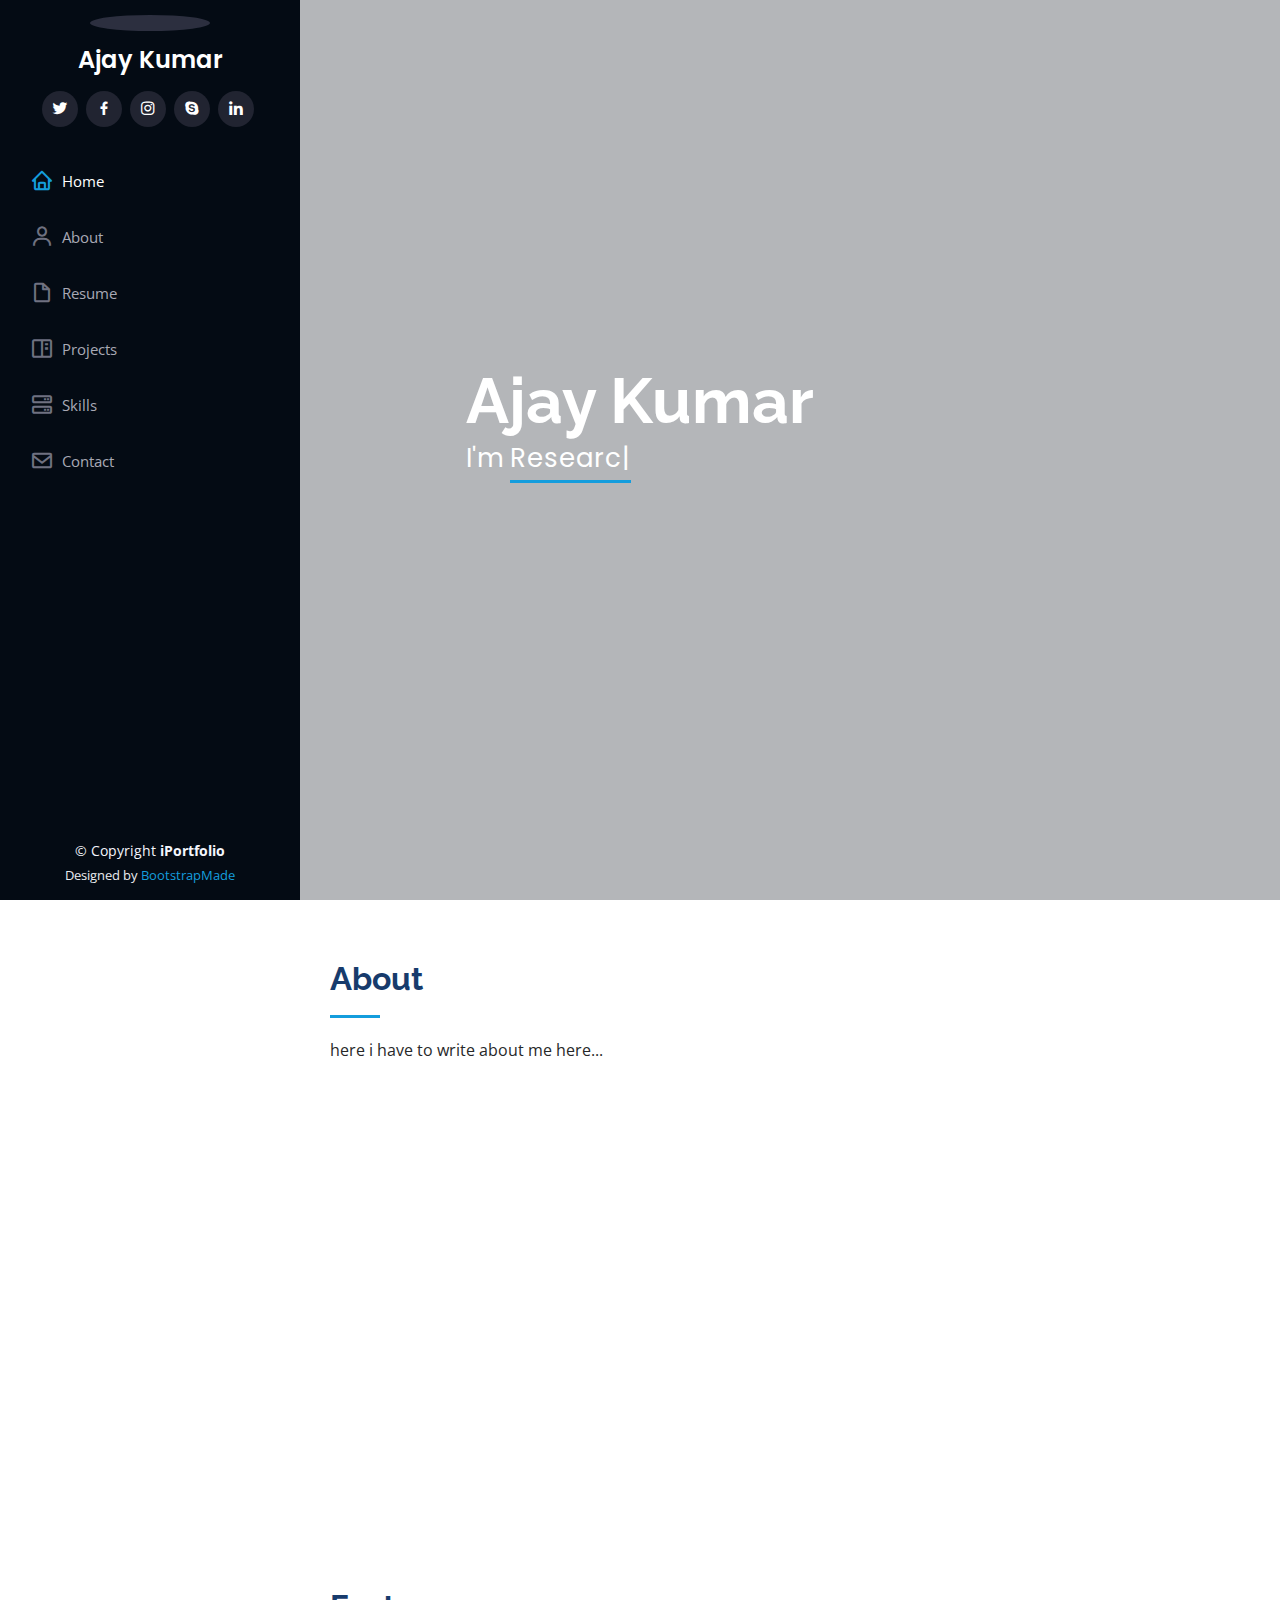
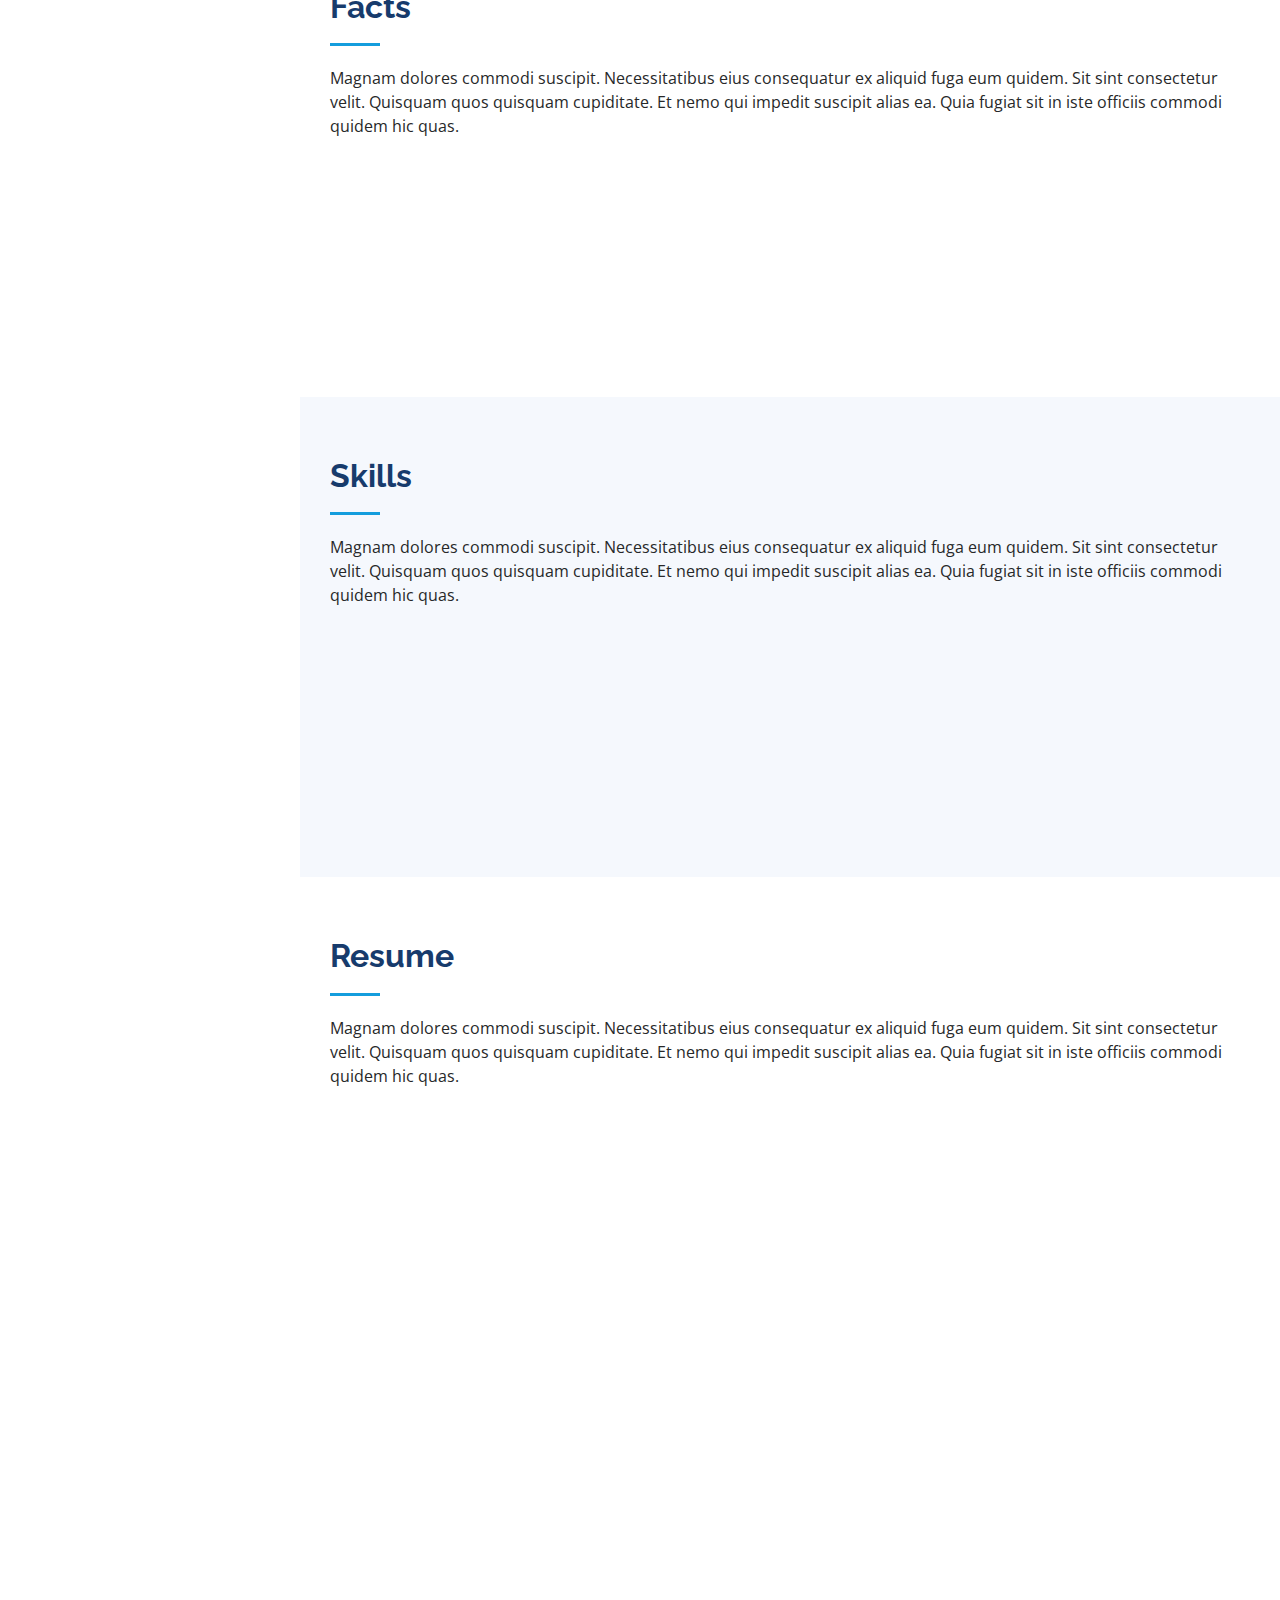
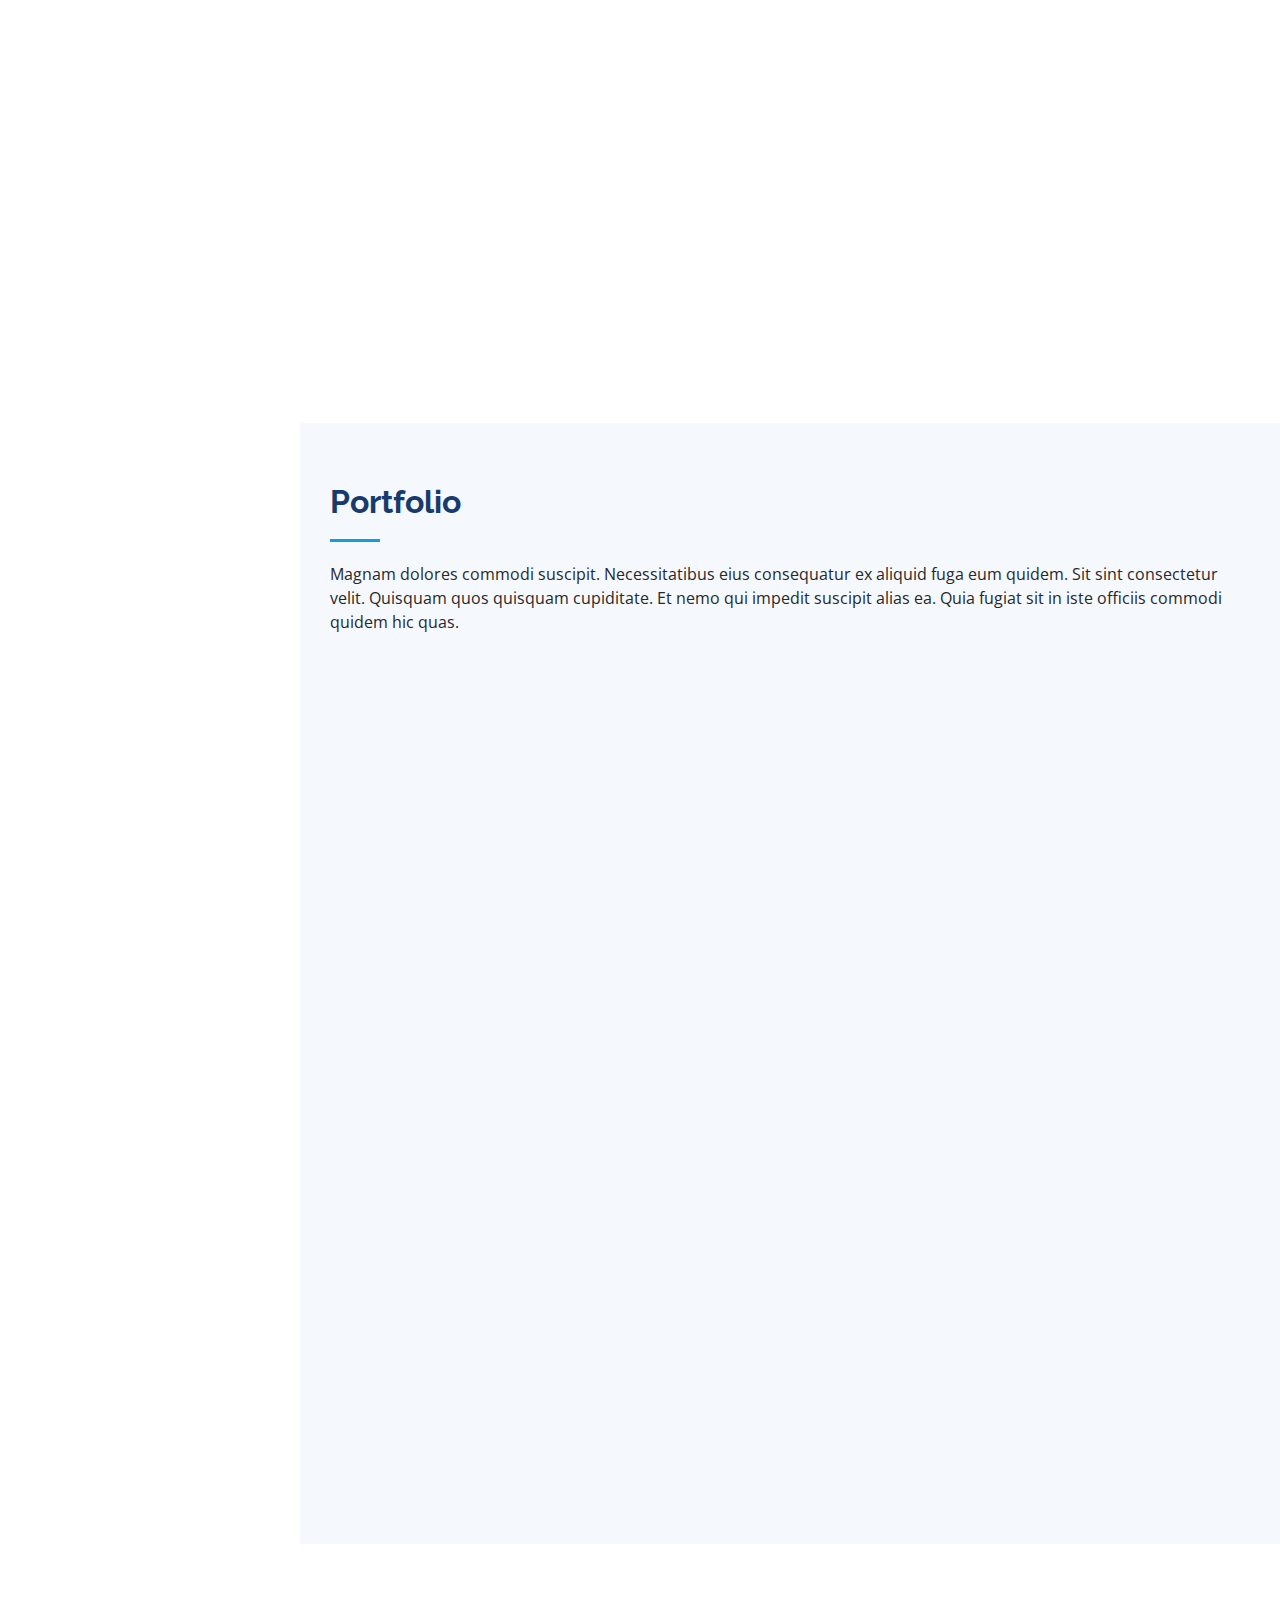
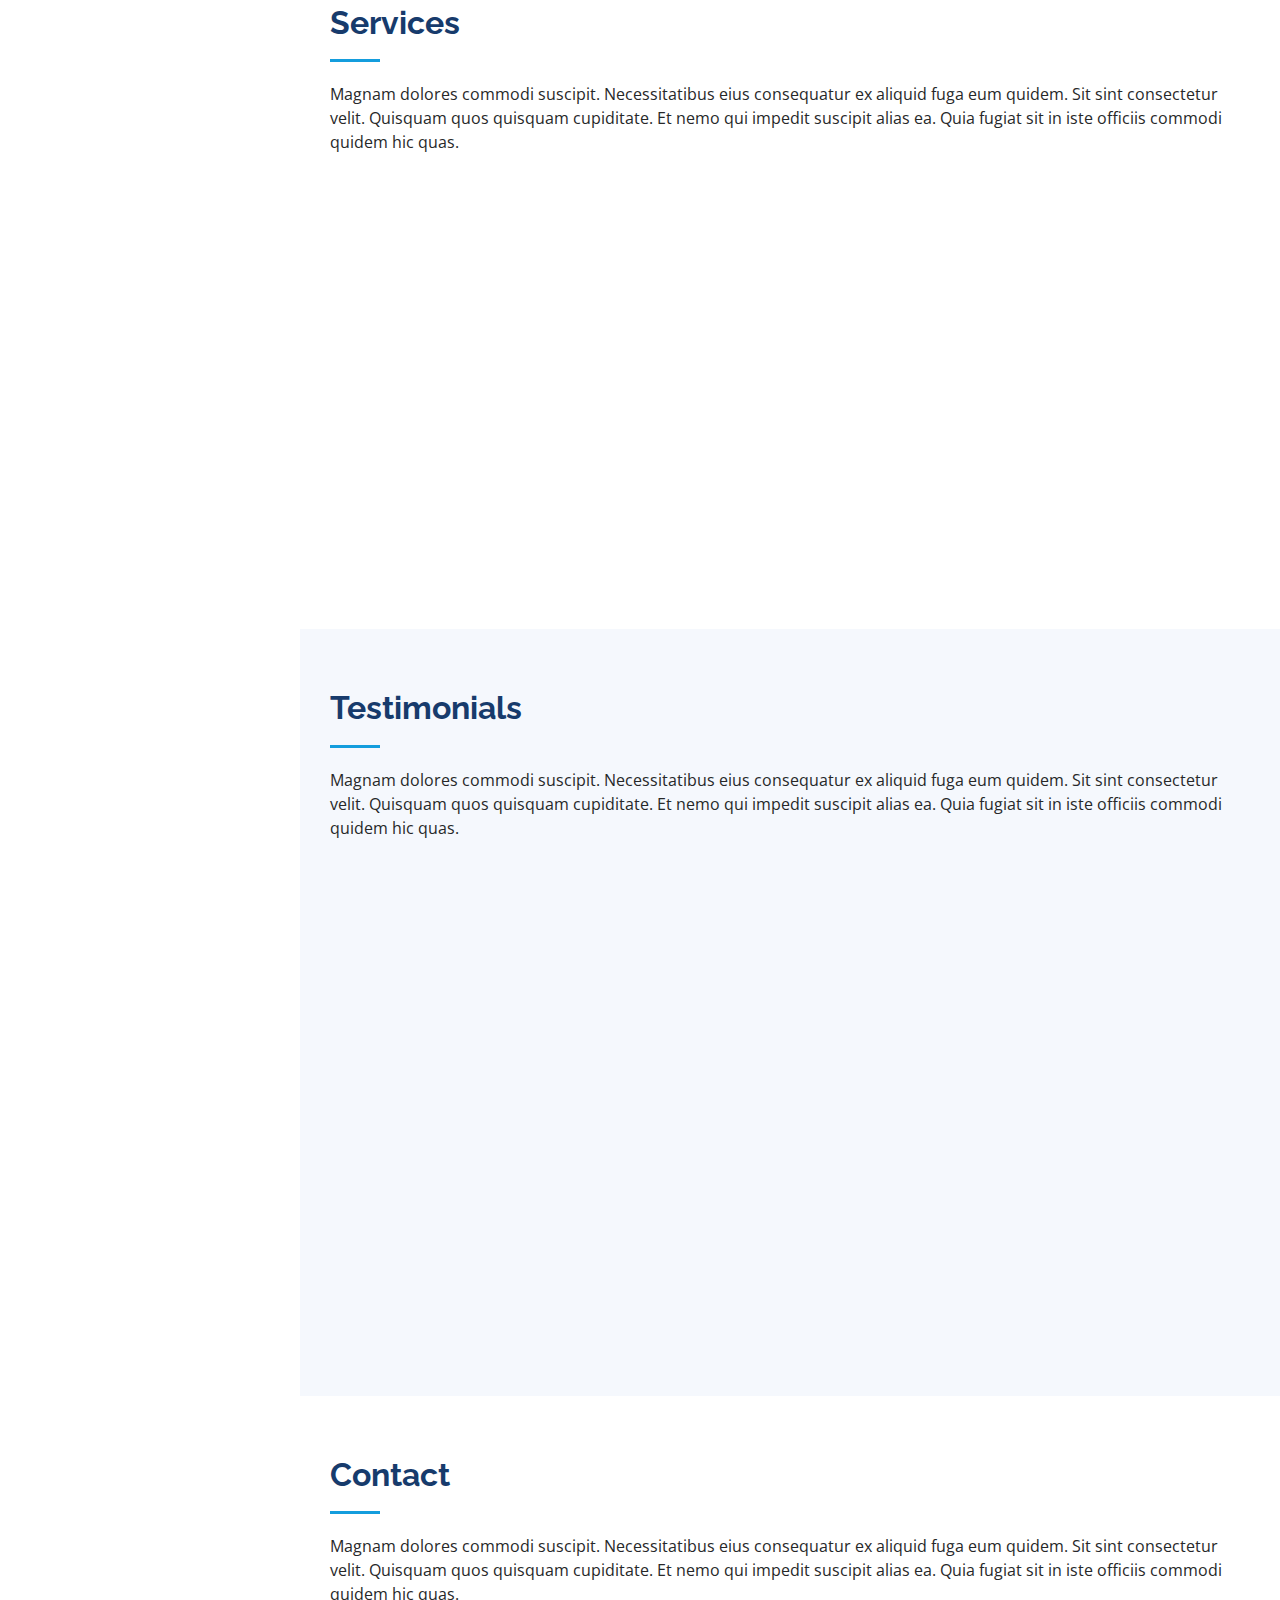
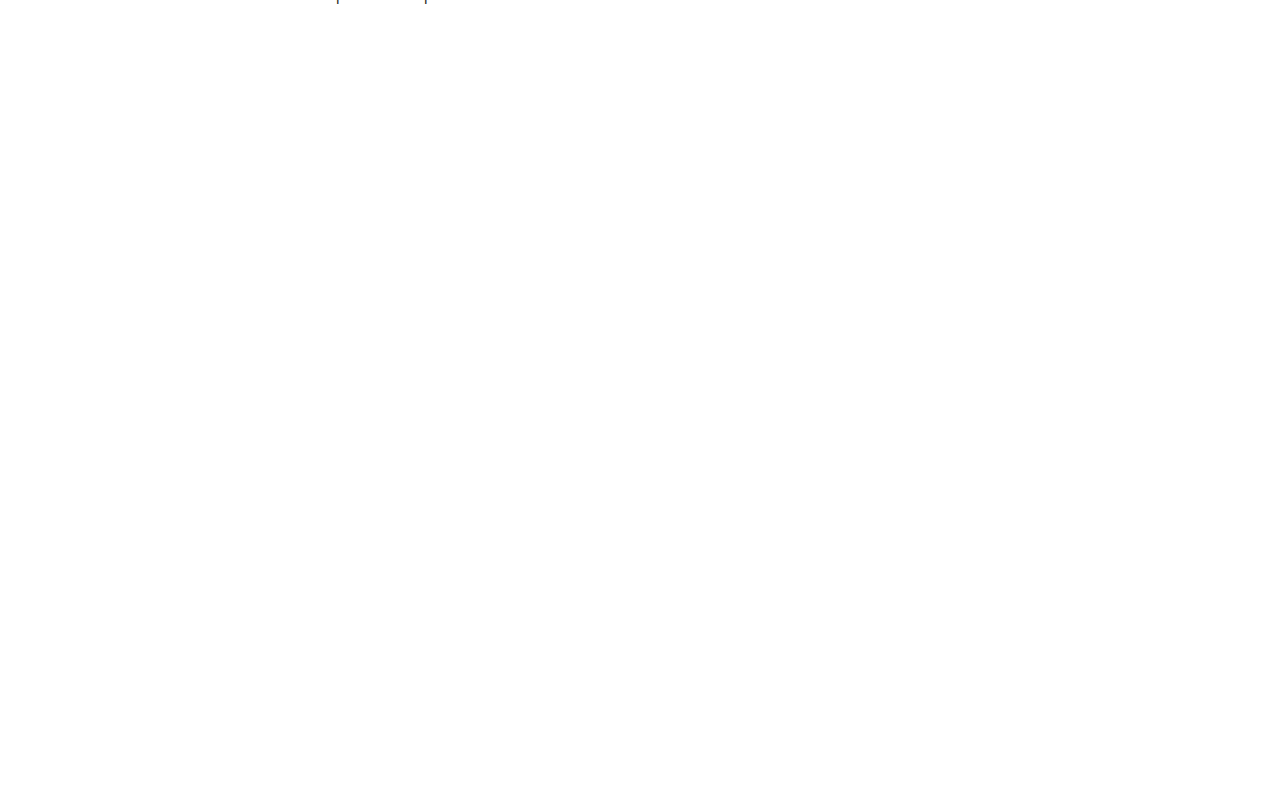
==== commit 2e4b96df: "edits" ====
--- a/index.html
+++ b/index.html
@@ -47,7 +47,7 @@
 
       <div class="profile">
         <img src="assets/img/profile-img.jpg" alt="" class="img-fluid rounded-circle">
-        <h1 class="text-light"><a href="index.html">Alex Smith</a></h1>
+        <h1 class="text-light"><a href="index.html">Ajay Kumar</a></h1>
         <div class="social-links mt-3 text-center">
           <a href="#" class="twitter"><i class="bx bxl-twitter"></i></a>
           <a href="#" class="facebook"><i class="bx bxl-facebook"></i></a>
@@ -62,8 +62,8 @@
           <li><a href="#hero" class="nav-link scrollto active"><i class="bx bx-home"></i> <span>Home</span></a></li>
           <li><a href="#about" class="nav-link scrollto"><i class="bx bx-user"></i> <span>About</span></a></li>
           <li><a href="#resume" class="nav-link scrollto"><i class="bx bx-file-blank"></i> <span>Resume</span></a></li>
-          <li><a href="#portfolio" class="nav-link scrollto"><i class="bx bx-book-content"></i> <span>Portfolio</span></a></li>
-          <li><a href="#services" class="nav-link scrollto"><i class="bx bx-server"></i> <span>Services</span></a></li>
+          <li><a href="#portfolio" class="nav-link scrollto"><i class="bx bx-book-content"></i> <span>Projects</span></a></li>
+          <li><a href="#services" class="nav-link scrollto"><i class="bx bx-server"></i> <span>Skills</span></a></li>
           <li><a href="#contact" class="nav-link scrollto"><i class="bx bx-envelope"></i> <span>Contact</span></a></li>
         </ul>
       </nav><!-- .nav-menu -->
@@ -73,8 +73,8 @@
   <!-- ======= Hero Section ======= -->
   <section id="hero" class="d-flex flex-column justify-content-center align-items-center">
     <div class="hero-container" data-aos="fade-in">
-      <h1>Alex Smith</h1>
-      <p>I'm <span class="typed" data-typed-items="Designer, Developer, Freelancer, Photographer"></span></p>
+      <h1>Ajay Kumar</h1>
+      <p>I'm <span class="typed" data-typed-items="Researcher, Computer-Scientist, Data-Scientist, Learner"></span></p>
     </div>
   </section><!-- End Hero -->
 
@@ -86,7 +86,7 @@
 
         <div class="section-title">
           <h2>About</h2>
-          <p>Magnam dolores commodi suscipit. Necessitatibus eius consequatur ex aliquid fuga eum quidem. Sit sint consectetur velit. Quisquam quos quisquam cupiditate. Et nemo qui impedit suscipit alias ea. Quia fugiat sit in iste officiis commodi quidem hic quas.</p>
+          <p> here i have to write about me here... </p>
         </div>
 
         <div class="row">
@@ -94,10 +94,9 @@
             <img src="assets/img/profile-img.jpg" class="img-fluid" alt="">
           </div>
           <div class="col-lg-8 pt-4 pt-lg-0 content" data-aos="fade-left">
-            <h3>UI/UX Designer &amp; Web Developer.</h3>
+            <h3>Ph.D. Student Computer Science </h3>
             <p class="fst-italic">
-              Lorem ipsum dolor sit amet, consectetur adipiscing elit, sed do eiusmod tempor incididunt ut labore et dolore
-              magna aliqua.
+              I am 
             </p>
             <div class="row">
               <div class="col-lg-6">
@@ -254,7 +253,7 @@
           <div class="col-lg-6" data-aos="fade-up">
             <h3 class="resume-title">Sumary</h3>
             <div class="resume-item pb-0">
-              <h4>Alex Smith</h4>
+              <h4>Ajay Kumar</h4>
               <p><em>Innovative and deadline-driven Graphic Designer with 3+ years of experience designing and developing user-centered digital/print marketing material from initial concept to final, polished deliverable.</em></p>
               <ul>
                 <li>Portland par 127,Orlando, FL</li>
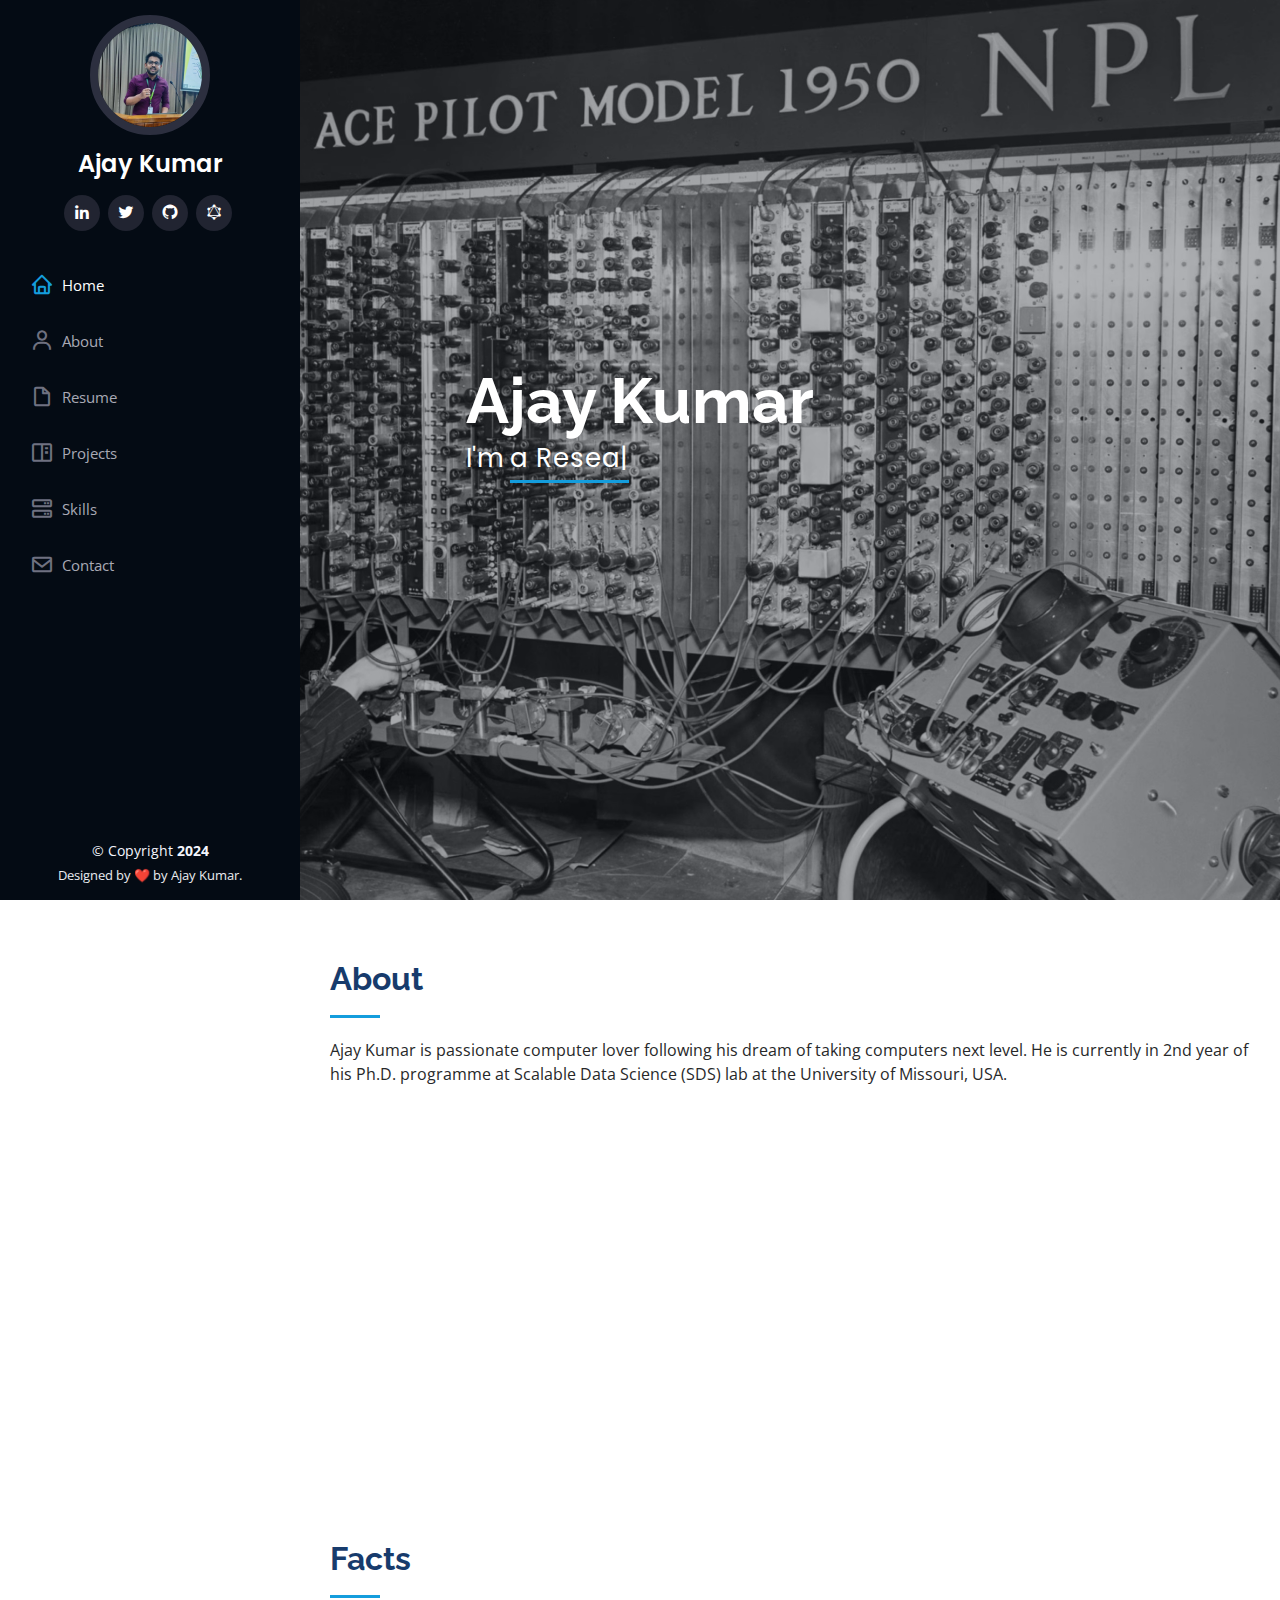
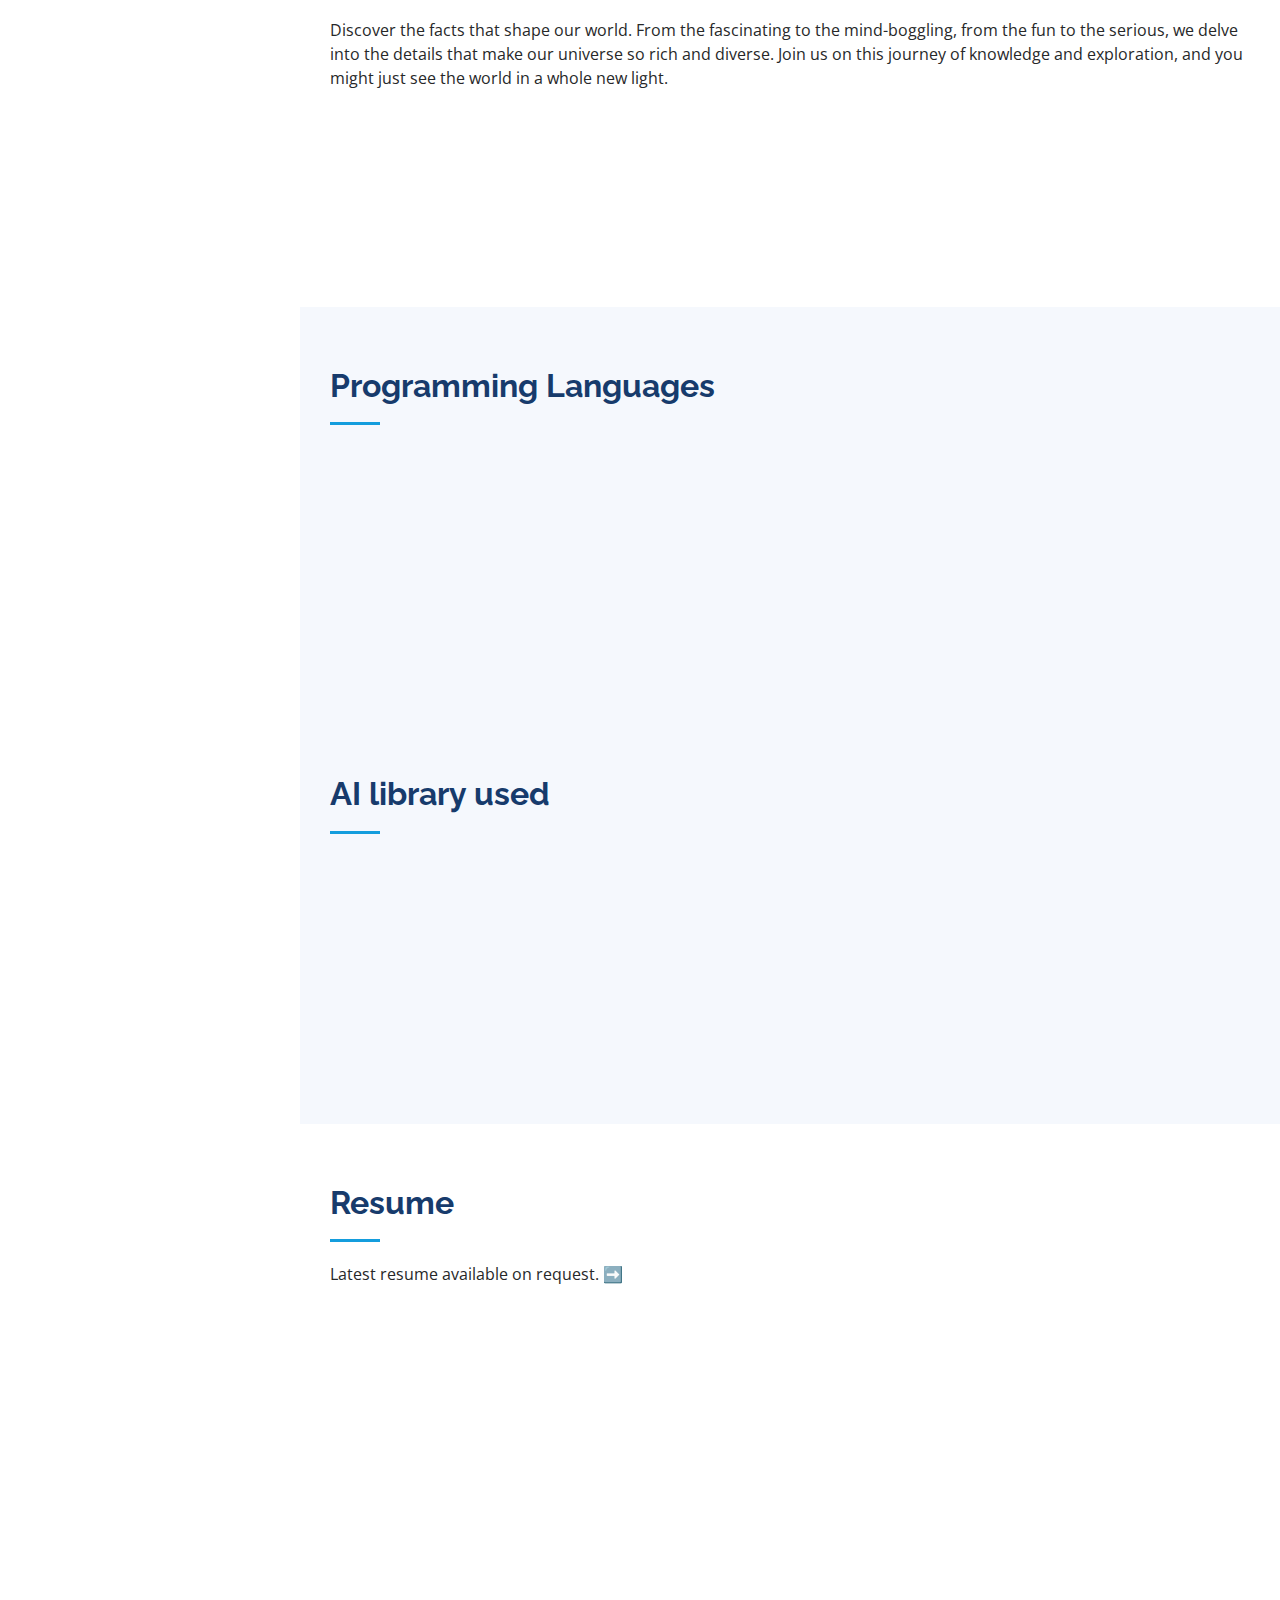
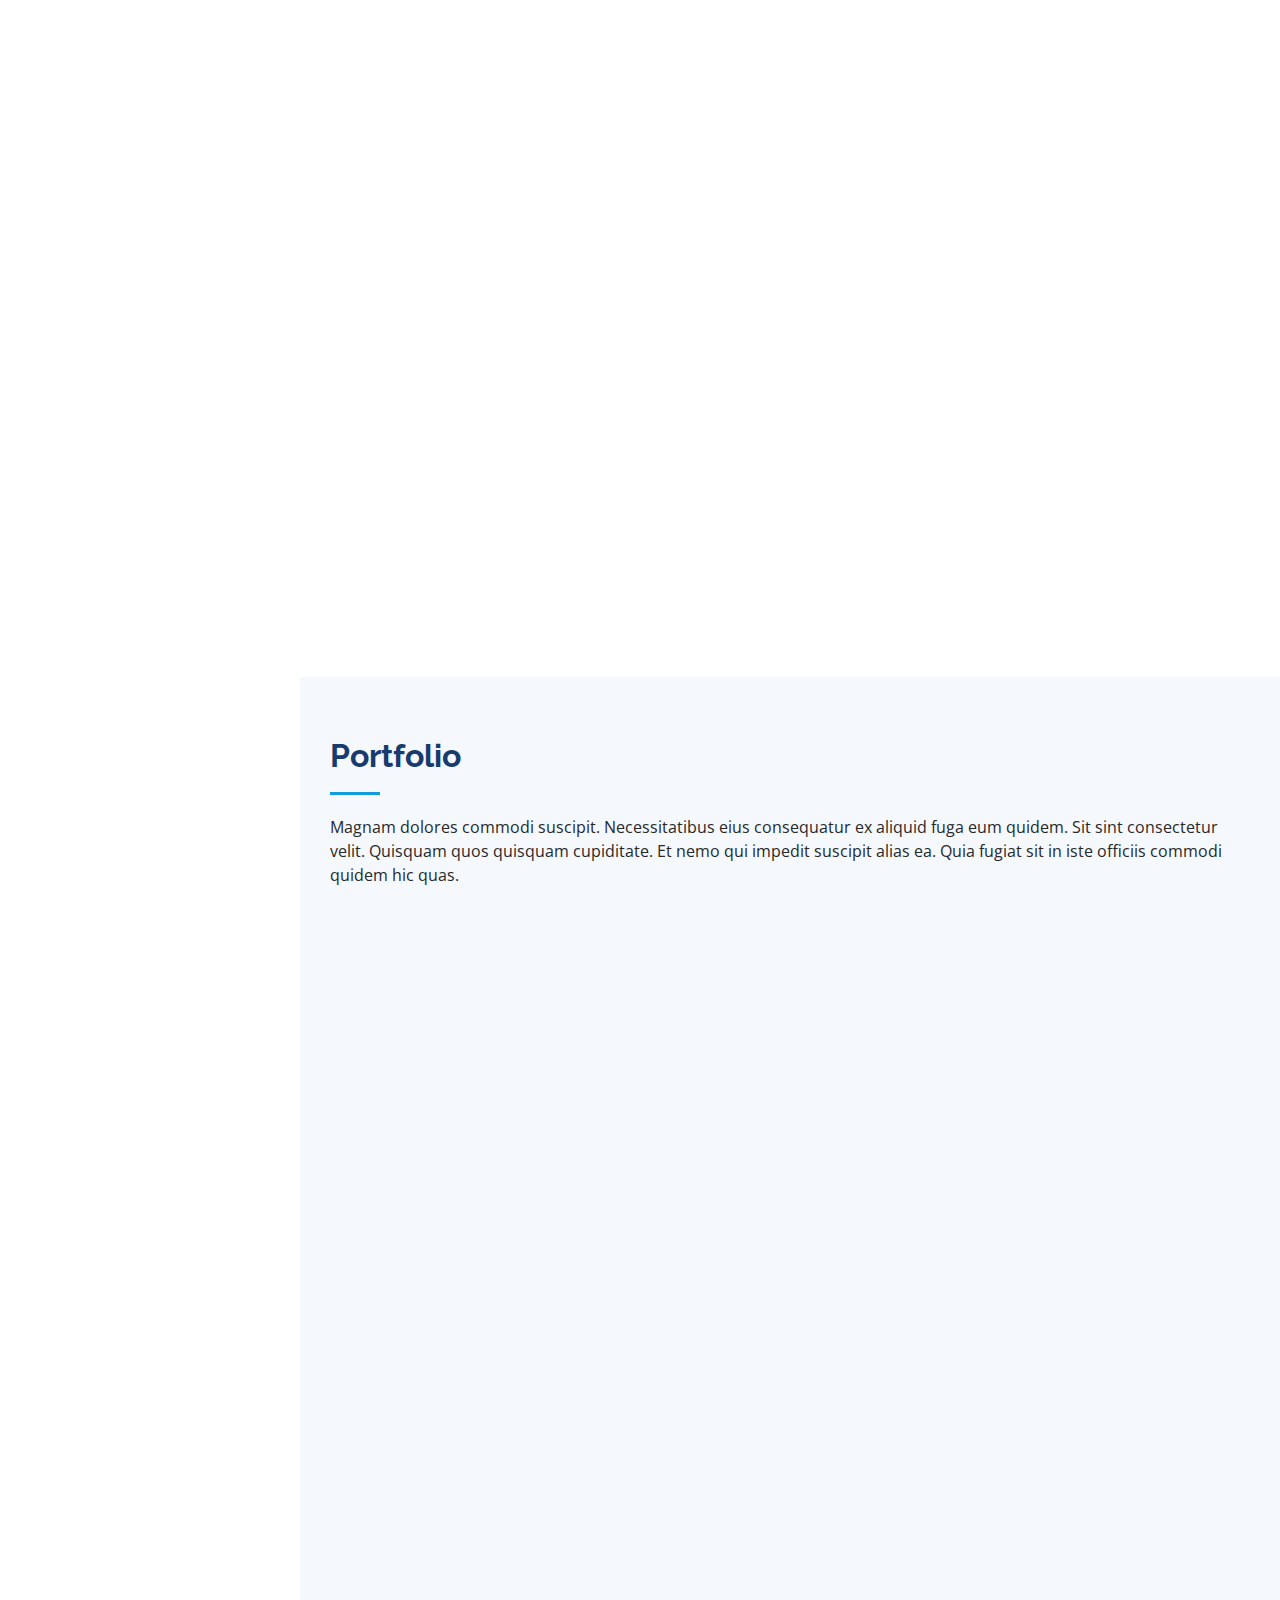
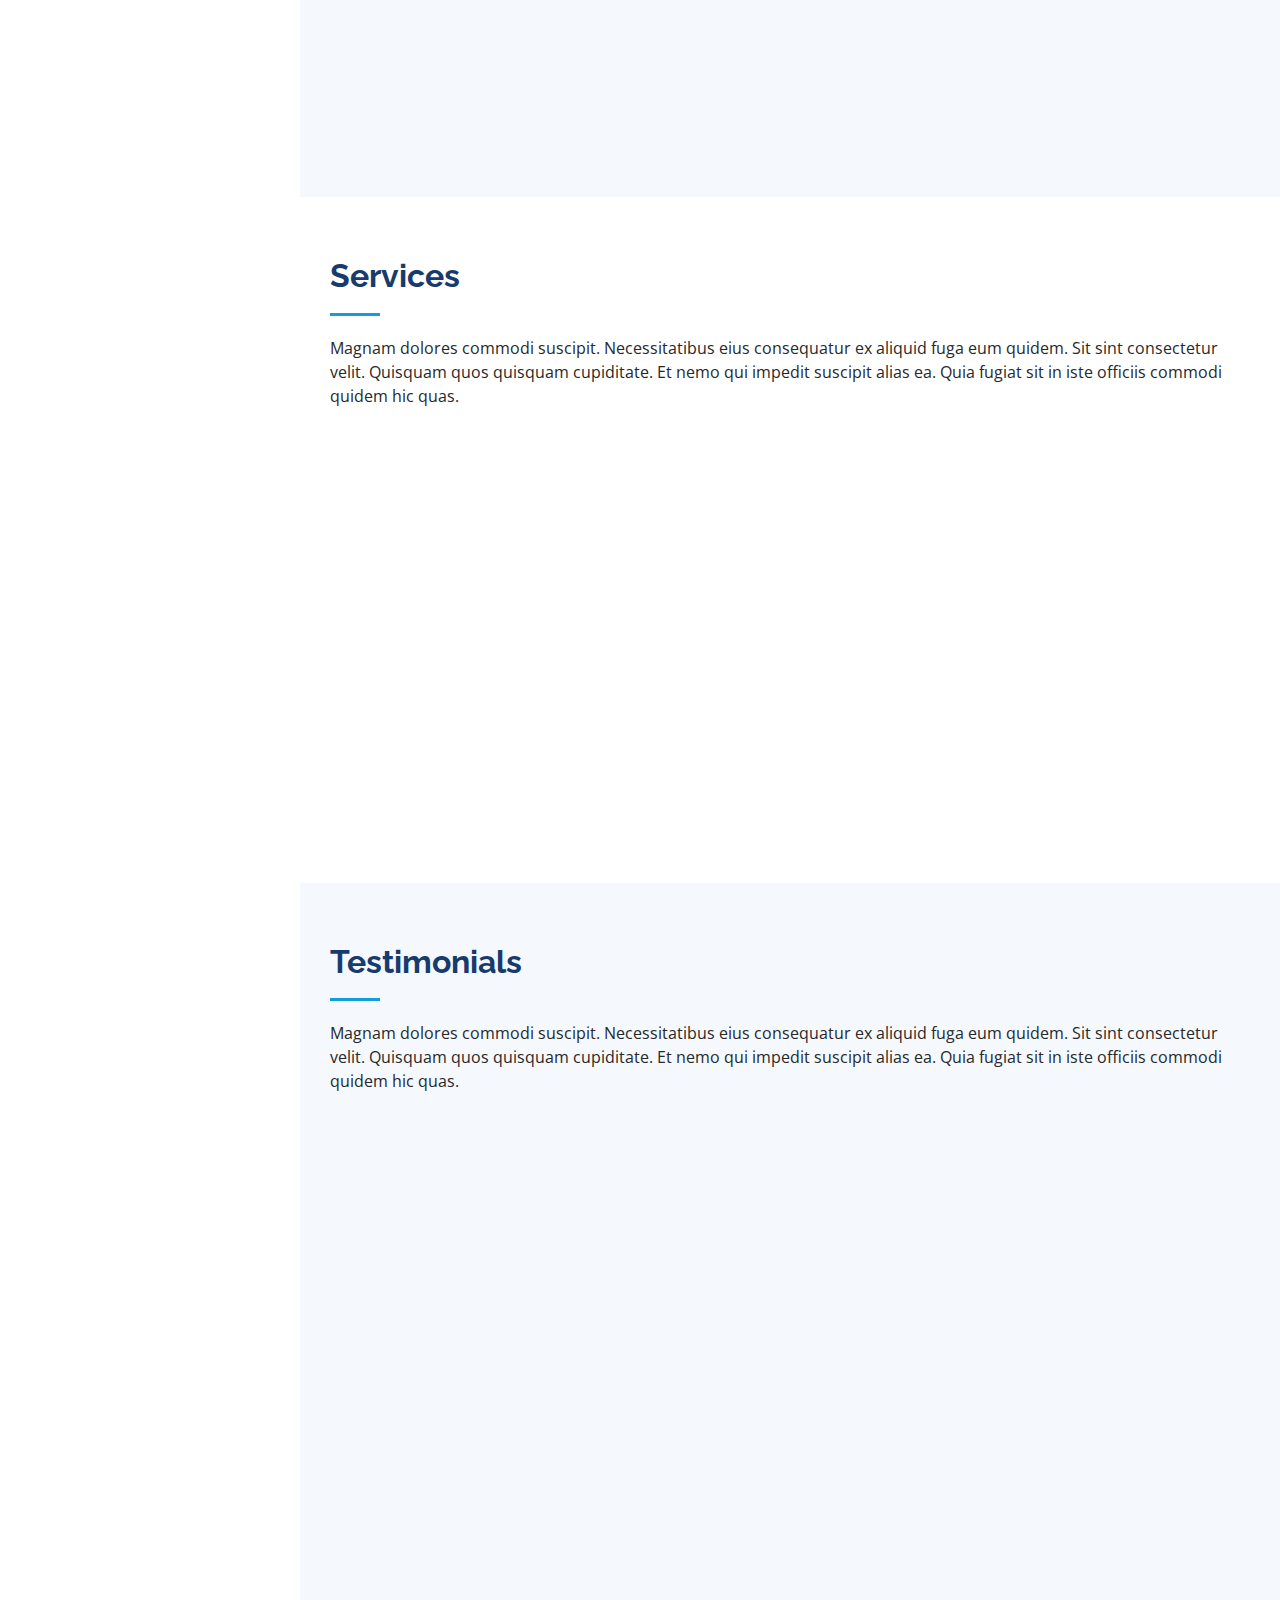
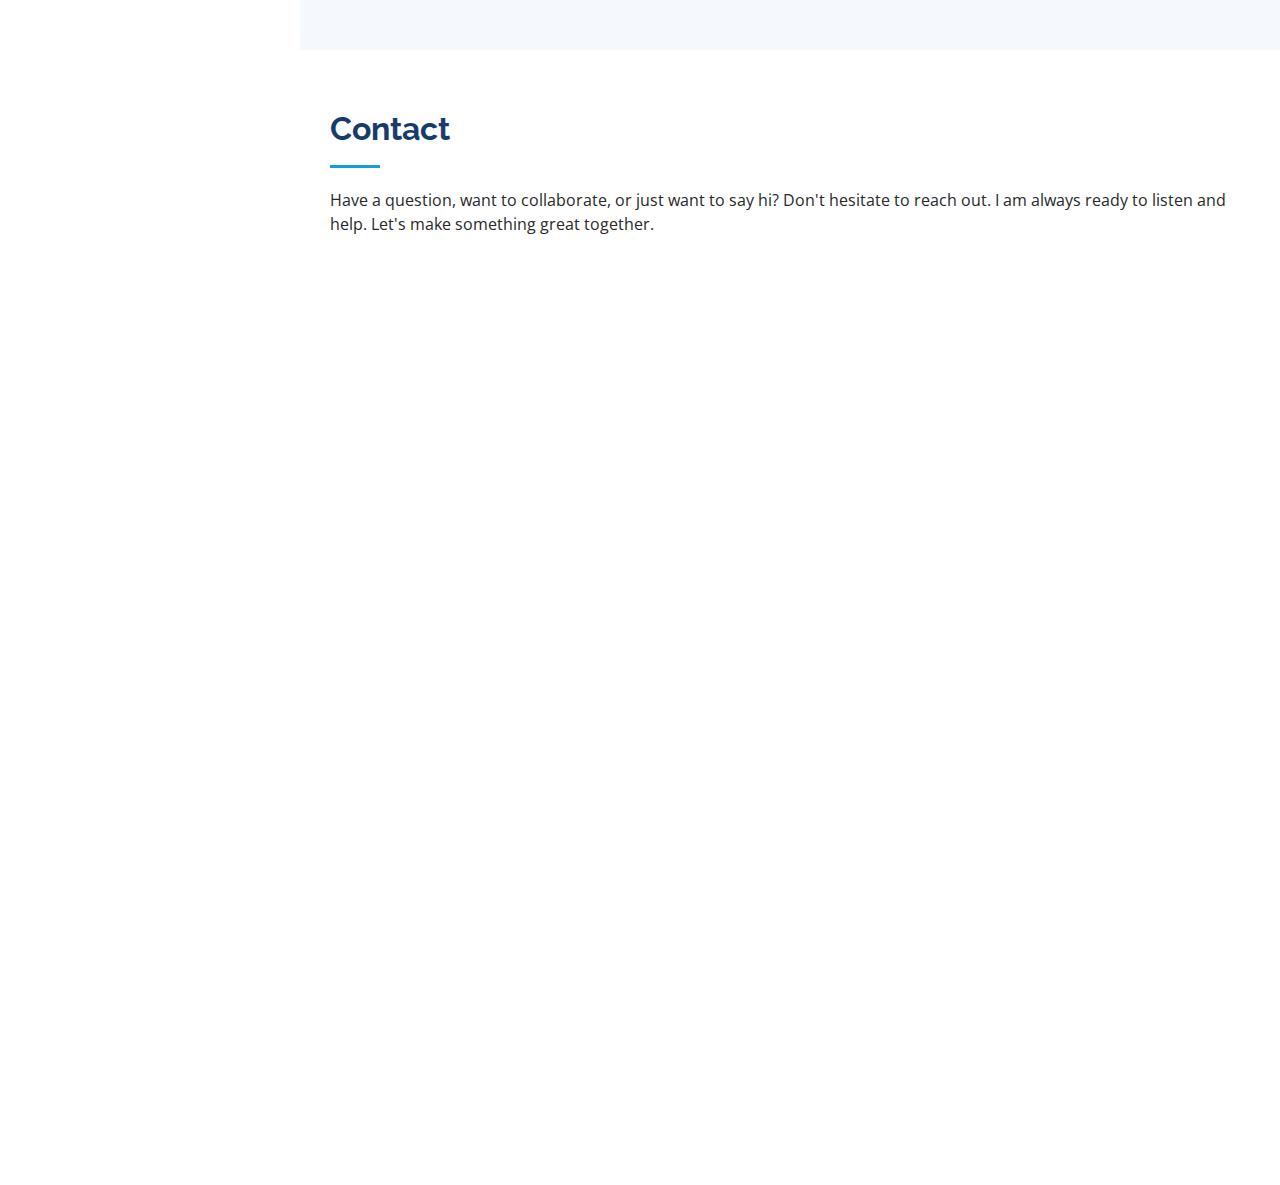
==== commit 0113d8be: "index_updated" ====
--- a/index.html
+++ b/index.html
@@ -5,7 +5,7 @@
   <meta charset="utf-8">
   <meta content="width=device-width, initial-scale=1.0" name="viewport">
 
-  <title>iPortfolio Bootstrap Template - Index</title>
+  <title>Ajay Kumar's Portfolio</title>
   <meta content="" name="description">
   <meta content="" name="keywords">
 
@@ -49,11 +49,11 @@
         <img src="assets/img/profile-img.jpg" alt="" class="img-fluid rounded-circle">
         <h1 class="text-light"><a href="index.html">Ajay Kumar</a></h1>
         <div class="social-links mt-3 text-center">
-          <a href="#" class="twitter"><i class="bx bxl-twitter"></i></a>
-          <a href="#" class="facebook"><i class="bx bxl-facebook"></i></a>
-          <a href="#" class="instagram"><i class="bx bxl-instagram"></i></a>
-          <a href="#" class="google-plus"><i class="bx bxl-skype"></i></a>
-          <a href="#" class="linkedin"><i class="bx bxl-linkedin"></i></a>
+          <a href="https://www.linkedin.com/in/ajaykumarmizzou/" class="linkedin"><i class="bx bxl-linkedin"></i></a>
+          <a href="https://twitter.com/ajaykumarmizzou" class="twitter"><i class="bx bxl-twitter"></i></a>
+          <a href="https://github.com/ajaykumarmizzou" class="github"><i class="bx bxl-github"></i></a>
+          <a href="https://sites.google.com/view/raopraveen/students" class="university"><i class="bx bxl-graphql"></i></a>
+          <!-- <a href="#" class="google-plus"><i class="bx bxl-skype"></i></a> -->
         </div>
       </div>
 
@@ -74,7 +74,7 @@
   <section id="hero" class="d-flex flex-column justify-content-center align-items-center">
     <div class="hero-container" data-aos="fade-in">
       <h1>Ajay Kumar</h1>
-      <p>I'm <span class="typed" data-typed-items="Researcher, Computer-Scientist, Data-Scientist, Learner"></span></p>
+      <p>I'm <span class="typed" data-typed-items="a Researcher, a Computer-Scientist, a Data-Scientist, a Learner"></span></p>
     </div>
   </section><!-- End Hero -->
 
@@ -86,7 +86,7 @@
 
         <div class="section-title">
           <h2>About</h2>
-          <p> here i have to write about me here... </p>
+          <p> Ajay Kumar is passionate computer lover following his dream of taking computers next level. He is currently in 2nd year of his Ph.D. programme at Scalable Data Science (SDS) lab at the University of Missouri, USA. </p>
         </div>
 
         <div class="row">
@@ -94,31 +94,30 @@
             <img src="assets/img/profile-img.jpg" class="img-fluid" alt="">
           </div>
           <div class="col-lg-8 pt-4 pt-lg-0 content" data-aos="fade-left">
-            <h3>Ph.D. Student Computer Science </h3>
+            <h3>Ph.D. Computer Science ( on the way ✈️ ) </h3>
             <p class="fst-italic">
-              I am 
+              "The only way to do great work is to love what you do. If you haven't found it yet, keep looking. Don't settle. As with all matters of the heart, you'll know when you find it."
             </p>
             <div class="row">
               <div class="col-lg-6">
                 <ul>
-                  <li><i class="bi bi-chevron-right"></i> <strong>Birthday:</strong> <span>1 May 1995</span></li>
-                  <li><i class="bi bi-chevron-right"></i> <strong>Website:</strong> <span>www.example.com</span></li>
-                  <li><i class="bi bi-chevron-right"></i> <strong>Phone:</strong> <span>+123 456 7890</span></li>
-                  <li><i class="bi bi-chevron-right"></i> <strong>City:</strong> <span>New York, USA</span></li>
+                  <li><i class="bi bi-chevron-right"></i> <strong>Birthday:</strong> <span>22 December 1997</span></li>
+                  <li><i class="bi bi-chevron-right"></i> <strong>Website:</strong> <span>www.ajay-kumar.com</span></li>
+                  <li><i class="bi bi-chevron-right"></i> <strong>Phone:</strong> <span>+1 573 801 5748</span></li>
+                  <li><i class="bi bi-chevron-right"></i> <strong>City:</strong> <span>Missouri, USA</span></li>
                 </ul>
               </div>
               <div class="col-lg-6">
                 <ul>
-                  <li><i class="bi bi-chevron-right"></i> <strong>Age:</strong> <span>30</span></li>
-                  <li><i class="bi bi-chevron-right"></i> <strong>Degree:</strong> <span>Master</span></li>
-                  <li><i class="bi bi-chevron-right"></i> <strong>PhEmailone:</strong> <span>email@example.com</span></li>
+                  <li><i class="bi bi-chevron-right"></i> <strong>Age:</strong> <span>26</span></li>
+                  <li><i class="bi bi-chevron-right"></i> <strong>Degree:</strong> <span>Doctorate</span></li>
+                  <li><i class="bi bi-chevron-right"></i> <strong>Email:</strong> <span>ajay.kumar@missouri.edu</span></li>
                   <li><i class="bi bi-chevron-right"></i> <strong>Freelance:</strong> <span>Available</span></li>
                 </ul>
               </div>
             </div>
             <p>
-              Officiis eligendi itaque labore et dolorum mollitia officiis optio vero. Quisquam sunt adipisci omnis et ut. Nulla accusantium dolor incidunt officia tempore. Et eius omnis.
-              Cupiditate ut dicta maxime officiis quidem quia. Sed et consectetur qui quia repellendus itaque neque. Aliquid amet quidem ut quaerat cupiditate. Ab et eum qui repellendus omnis culpa magni laudantium dolores.
+              *Write something here*
             </p>
           </div>
         </div>
@@ -132,7 +131,8 @@
 
         <div class="section-title">
           <h2>Facts</h2>
-          <p>Magnam dolores commodi suscipit. Necessitatibus eius consequatur ex aliquid fuga eum quidem. Sit sint consectetur velit. Quisquam quos quisquam cupiditate. Et nemo qui impedit suscipit alias ea. Quia fugiat sit in iste officiis commodi quidem hic quas.</p>
+          <p>Discover the facts that shape our world. From the fascinating to the mind-boggling, from the fun to the serious, we delve into the details that make our universe so rich and diverse. Join us on this journey of knowledge and exploration, and you might just see the world in a whole new light.</p>
+          <!-- <p>Magnam dolores commodi suscipit. Necessitatibus eius consequatur ex aliquid fuga eum quidem. Sit sint consectetur velit. Quisquam quos quisquam cupiditate. Et nemo qui impedit suscipit alias ea. Quia fugiat sit in iste officiis commodi quidem hic quas.</p> -->
         </div>
 
         <div class="row no-gutters">
@@ -140,32 +140,32 @@
           <div class="col-lg-3 col-md-6 d-md-flex align-items-md-stretch" data-aos="fade-up">
             <div class="count-box">
               <i class="bi bi-emoji-smile"></i>
-              <span data-purecounter-start="0" data-purecounter-end="232" data-purecounter-duration="1" class="purecounter"></span>
-              <p><strong>Happy Clients</strong> consequuntur quae</p>
+              <span data-purecounter-start="0" data-purecounter-end="8415" data-purecounter-duration="1" class="purecounter"></span>
+              <p><strong>Lines of code </strong> </p>
             </div>
           </div>
 
           <div class="col-lg-3 col-md-6 d-md-flex align-items-md-stretch" data-aos="fade-up" data-aos-delay="100">
             <div class="count-box">
               <i class="bi bi-journal-richtext"></i>
-              <span data-purecounter-start="0" data-purecounter-end="521" data-purecounter-duration="1" class="purecounter"></span>
-              <p><strong>Projects</strong> adipisci atque cum quia aut</p>
+              <span data-purecounter-start="0" data-purecounter-end="22" data-purecounter-duration="1" class="purecounter"></span>
+              <p><strong>Projects</strong> </p>
             </div>
           </div>
 
           <div class="col-lg-3 col-md-6 d-md-flex align-items-md-stretch" data-aos="fade-up" data-aos-delay="200">
             <div class="count-box">
               <i class="bi bi-headset"></i>
-              <span data-purecounter-start="0" data-purecounter-end="1453" data-purecounter-duration="1" class="purecounter"></span>
-              <p><strong>Hours Of Support</strong> aut commodi quaerat</p>
+              <span data-purecounter-start="0" data-purecounter-end="2145" data-purecounter-duration="1" class="purecounter"></span>
+              <p><strong>Lectures attended </strong> </p>
             </div>
           </div>
 
           <div class="col-lg-3 col-md-6 d-md-flex align-items-md-stretch" data-aos="fade-up" data-aos-delay="300">
             <div class="count-box">
               <i class="bi bi-people"></i>
-              <span data-purecounter-start="0" data-purecounter-end="32" data-purecounter-duration="1" class="purecounter"></span>
-              <p><strong>Hard Workers</strong> rerum asperiores dolor</p>
+              <span data-purecounter-start="0" data-purecounter-end="142" data-purecounter-duration="1" class="purecounter"></span>
+              <p><strong>People worked with</strong> </p>
             </div>
           </div>
 
@@ -174,13 +174,13 @@
       </div>
     </section><!-- End Facts Section -->
 
-    <!-- ======= Skills Section ======= -->
+    <!-- ======= Programming Section ======= -->
     <section id="skills" class="skills section-bg">
       <div class="container">
 
         <div class="section-title">
-          <h2>Skills</h2>
-          <p>Magnam dolores commodi suscipit. Necessitatibus eius consequatur ex aliquid fuga eum quidem. Sit sint consectetur velit. Quisquam quos quisquam cupiditate. Et nemo qui impedit suscipit alias ea. Quia fugiat sit in iste officiis commodi quidem hic quas.</p>
+          <h2>Programming Languages</h2>
+          <!-- <p>*Write something here*</p> -->
         </div>
 
         <div class="row skills-content">
@@ -188,21 +188,21 @@
           <div class="col-lg-6" data-aos="fade-up">
 
             <div class="progress">
-              <span class="skill">HTML <i class="val">100%</i></span>
+              <span class="skill">Python <i class="val">100%</i></span>
               <div class="progress-bar-wrap">
                 <div class="progress-bar" role="progressbar" aria-valuenow="100" aria-valuemin="0" aria-valuemax="100"></div>
               </div>
             </div>
 
             <div class="progress">
-              <span class="skill">CSS <i class="val">90%</i></span>
+              <span class="skill">R-programming <i class="val">90%</i></span>
               <div class="progress-bar-wrap">
                 <div class="progress-bar" role="progressbar" aria-valuenow="90" aria-valuemin="0" aria-valuemax="100"></div>
               </div>
             </div>
 
             <div class="progress">
-              <span class="skill">JavaScript <i class="val">75%</i></span>
+              <span class="skill">Bash <i class="val">91%</i></span>
               <div class="progress-bar-wrap">
                 <div class="progress-bar" role="progressbar" aria-valuenow="75" aria-valuemin="0" aria-valuemax="100"></div>
               </div>
@@ -213,21 +213,21 @@
           <div class="col-lg-6" data-aos="fade-up" data-aos-delay="100">
 
             <div class="progress">
-              <span class="skill">PHP <i class="val">80%</i></span>
+              <span class="skill">Perl <i class="val">80%</i></span>
               <div class="progress-bar-wrap">
                 <div class="progress-bar" role="progressbar" aria-valuenow="80" aria-valuemin="0" aria-valuemax="100"></div>
               </div>
             </div>
 
             <div class="progress">
-              <span class="skill">WordPress/CMS <i class="val">90%</i></span>
+              <span class="skill">Scala <i class="val">70%</i></span>
               <div class="progress-bar-wrap">
                 <div class="progress-bar" role="progressbar" aria-valuenow="90" aria-valuemin="0" aria-valuemax="100"></div>
               </div>
             </div>
 
             <div class="progress">
-              <span class="skill">Photoshop <i class="val">55%</i></span>
+              <span class="skill">Java <i class="val">85%</i></span>
               <div class="progress-bar-wrap">
                 <div class="progress-bar" role="progressbar" aria-valuenow="55" aria-valuemin="0" aria-valuemax="100"></div>
               </div>
@@ -238,7 +238,74 @@
         </div>
 
       </div>
+    </section><!-- End programming Section -->
+
+    <!-- ======= AI Library Section ======= -->
+    <section id="skills" class="skills section-bg">
+      <div class="container">
+
+        <div class="section-title">
+          <h2>AI library used</h2>
+          <!-- <p>*Write something here*</p> -->
+        </div>
+
+        <div class="row skills-content">
+
+          <div class="col-lg-6" data-aos="fade-up">
+
+            <div class="progress">
+              <span class="skill">Tensorflow <i class="val">98%</i></span>
+              <div class="progress-bar-wrap">
+                <div class="progress-bar" role="progressbar" aria-valuenow="100" aria-valuemin="0" aria-valuemax="100"></div>
+              </div>
+            </div>
+
+            <div class="progress">
+              <span class="skill">PyTorch <i class="val">90%</i></span>
+              <div class="progress-bar-wrap">
+                <div class="progress-bar" role="progressbar" aria-valuenow="90" aria-valuemin="0" aria-valuemax="100"></div>
+              </div>
+            </div>
+
+            <div class="progress">
+              <span class="skill">Huggingface <i class="val">75%</i></span>
+              <div class="progress-bar-wrap">
+                <div class="progress-bar" role="progressbar" aria-valuenow="79" aria-valuemin="0" aria-valuemax="100"></div>
+              </div>
+            </div>
+
+          </div>
+
+          <div class="col-lg-6" data-aos="fade-up" data-aos-delay="100">
+
+            <div class="progress">
+              <span class="skill">Scikit-Learn <i class="val">80%</i></span>
+              <div class="progress-bar-wrap">
+                <div class="progress-bar" role="progressbar" aria-valuenow="80" aria-valuemin="0" aria-valuemax="100"></div>
+              </div>
+            </div>
+
+            <div class="progress">
+              <span class="skill">Keras <i class="val">90%</i></span>
+              <div class="progress-bar-wrap">
+                <div class="progress-bar" role="progressbar" aria-valuenow="90" aria-valuemin="0" aria-valuemax="100"></div>
+              </div>
+            </div>
+
+            <div class="progress">
+              <span class="skill">IBM Watson <i class="val">55%</i></span>
+              <div class="progress-bar-wrap">
+                <div class="progress-bar" role="progressbar" aria-valuenow="88" aria-valuemin="0" aria-valuemax="100"></div>
+              </div>
+            </div>
+
+          </div>
+
+        </div>
+
+      </div>
     </section><!-- End Skills Section -->
+
 
     <!-- ======= Resume Section ======= -->
     <section id="resume" class="resume">
@@ -246,34 +313,36 @@
 
         <div class="section-title">
           <h2>Resume</h2>
-          <p>Magnam dolores commodi suscipit. Necessitatibus eius consequatur ex aliquid fuga eum quidem. Sit sint consectetur velit. Quisquam quos quisquam cupiditate. Et nemo qui impedit suscipit alias ea. Quia fugiat sit in iste officiis commodi quidem hic quas.</p>
+          <p>Latest resume available on request. ➡️ </p>
         </div>
 
         <div class="row">
           <div class="col-lg-6" data-aos="fade-up">
-            <h3 class="resume-title">Sumary</h3>
+            <h3 class="resume-title">Summary</h3>
             <div class="resume-item pb-0">
               <h4>Ajay Kumar</h4>
-              <p><em>Innovative and deadline-driven Graphic Designer with 3+ years of experience designing and developing user-centered digital/print marketing material from initial concept to final, polished deliverable.</em></p>
+              <p><em>AI enthusiast with 4-years of exerience in research and BS/MS/PHD in computer science.</em></p>
               <ul>
-                <li>Portland par 127,Orlando, FL</li>
-                <li>(123) 456-7891</li>
-                <li>alice.barkley@example.com</li>
+                <li>Columbia, MO, USA</li>
+                <li>+1 573 801 5748</li>
+                <li>ajay.kumar@missouri.edu</li>
               </ul>
             </div>
 
             <h3 class="resume-title">Education</h3>
             <div class="resume-item">
-              <h4>Master of Fine Arts &amp; Graphic Design</h4>
-              <h5>2015 - 2016</h5>
-              <p><em>Rochester Institute of Technology, Rochester, NY</em></p>
-              <p>Qui deserunt veniam. Et sed aliquam labore tempore sed quisquam iusto autem sit. Ea vero voluptatum qui ut dignissimos deleniti nerada porti sand markend</p>
+              <h4>Doctor of Philosophy, Computer Science</h4>
+              <h5>2022 - 2026</h5>
+              <p><em>University of Missouri, MO, USA </em></p>
+              <p>Grade so far: 4/4 <br></p>
             </div>
             <div class="resume-item">
-              <h4>Bachelor of Fine Arts &amp; Graphic Design</h4>
-              <h5>2010 - 2014</h5>
-              <p><em>Rochester Institute of Technology, Rochester, NY</em></p>
-              <p>Quia nobis sequi est occaecati aut. Repudiandae et iusto quae reiciendis et quis Eius vel ratione eius unde vitae rerum voluptates asperiores voluptatem Earum molestiae consequatur neque etlon sader mart dila</p>
+              <h4>Master of Science, Computer Science</h4>
+              <h5>2018 - 2020</h5>
+              <p><em>Banaras Hindu University (BHU), India</em></p>
+              <p>Grade: 8.23/10  </p>
+              <p>This is a research-oriented course, helps to build a specialization in intentional research area by selecting its Electives. The first year is designed for the advanced study of Data structures and Algorithm, Artificial Intelligence, Artificial Neural Network, Theory of computation, Data Science and Data mining. Rest of the semesters encompass the mini-project, major project and dissertations /Thesis for enrichment in research.
+                <br>(Supervisor: Dr. Manoj Kumar Singh, Ph.D. GIST South Korea)</p>
             </div>
           </div>
           <div class="col-lg-6" data-aos="fade-up" data-aos-delay="100">
@@ -558,7 +627,7 @@
 
         <div class="section-title">
           <h2>Contact</h2>
-          <p>Magnam dolores commodi suscipit. Necessitatibus eius consequatur ex aliquid fuga eum quidem. Sit sint consectetur velit. Quisquam quos quisquam cupiditate. Et nemo qui impedit suscipit alias ea. Quia fugiat sit in iste officiis commodi quidem hic quas.</p>
+          <p>Have a question, want to collaborate, or just want to say hi? Don't hesitate to reach out. I am always ready to listen and help. Let's make something great together.</p>
         </div>
 
         <div class="row" data-aos="fade-in">
@@ -568,23 +637,22 @@
               <div class="address">
                 <i class="bi bi-geo-alt"></i>
                 <h4>Location:</h4>
-                <p>A108 Adam Street, New York, NY 535022</p>
+                <p>38.93453582915969 -92.31703290317941</p>
               </div>
 
               <div class="email">
                 <i class="bi bi-envelope"></i>
                 <h4>Email:</h4>
-                <p>info@example.com</p>
+                <p>ajay.kumar@missouri.edu</p>
               </div>
 
               <div class="phone">
                 <i class="bi bi-phone"></i>
                 <h4>Call:</h4>
-                <p>+1 5589 55488 55s</p>
-              </div>
-
-              <iframe src="https://www.google.com/maps/embed?pb=!1m14!1m8!1m3!1d12097.433213460943!2d-74.0062269!3d40.7101282!3m2!1i1024!2i768!4f13.1!3m3!1m2!1s0x0%3A0xb89d1fe6bc499443!2sDowntown+Conference+Center!5e0!3m2!1smk!2sbg!4v1539943755621" frameborder="0" style="border:0; width: 100%; height: 290px;" allowfullscreen></iframe>
-            </div>
+                <p>+1 573 801 5748</p>
+              </div>
+              <iframe src="https://www.google.com/maps/embed?pb=!1m18!1m12!1m3!1d3103.001717468856!2d-92.33398172362718!3d38.946789143787605!2m3!1f0!2f0!3f0!3m2!1i1024!2i768!4f13.1!3m3!1m2!1s0x87dcb7c62fc40a85%3A0xe6b7fa7a7a103455!2sNaka%20Hall%2FEngineering%20Building%20West!5e0!3m2!1sen!2sus!4v1711588929149!5m2!1sen!2sus" width="600" height="450" style="border:0;" allowfullscreen="" loading="lazy" referrerpolicy="no-referrer-when-downgrade"></iframe>
+              </div>
 
           </div>
 
@@ -628,14 +696,14 @@
   <footer id="footer">
     <div class="container">
       <div class="copyright">
-        &copy; Copyright <strong><span>iPortfolio</span></strong>
+        &copy; Copyright <strong><span>2024</span></strong>
       </div>
       <div class="credits">
         <!-- All the links in the footer should remain intact. -->
         <!-- You can delete the links only if you purchased the pro version. -->
         <!-- Licensing information: https://bootstrapmade.com/license/ -->
         <!-- Purchase the pro version with working PHP/AJAX contact form: https://bootstrapmade.com/iportfolio-bootstrap-portfolio-websites-template/ -->
-        Designed by <a href="https://bootstrapmade.com/">BootstrapMade</a>
+        Designed by ❤️ by Ajay Kumar.
       </div>
     </div>
   </footer><!-- End  Footer -->
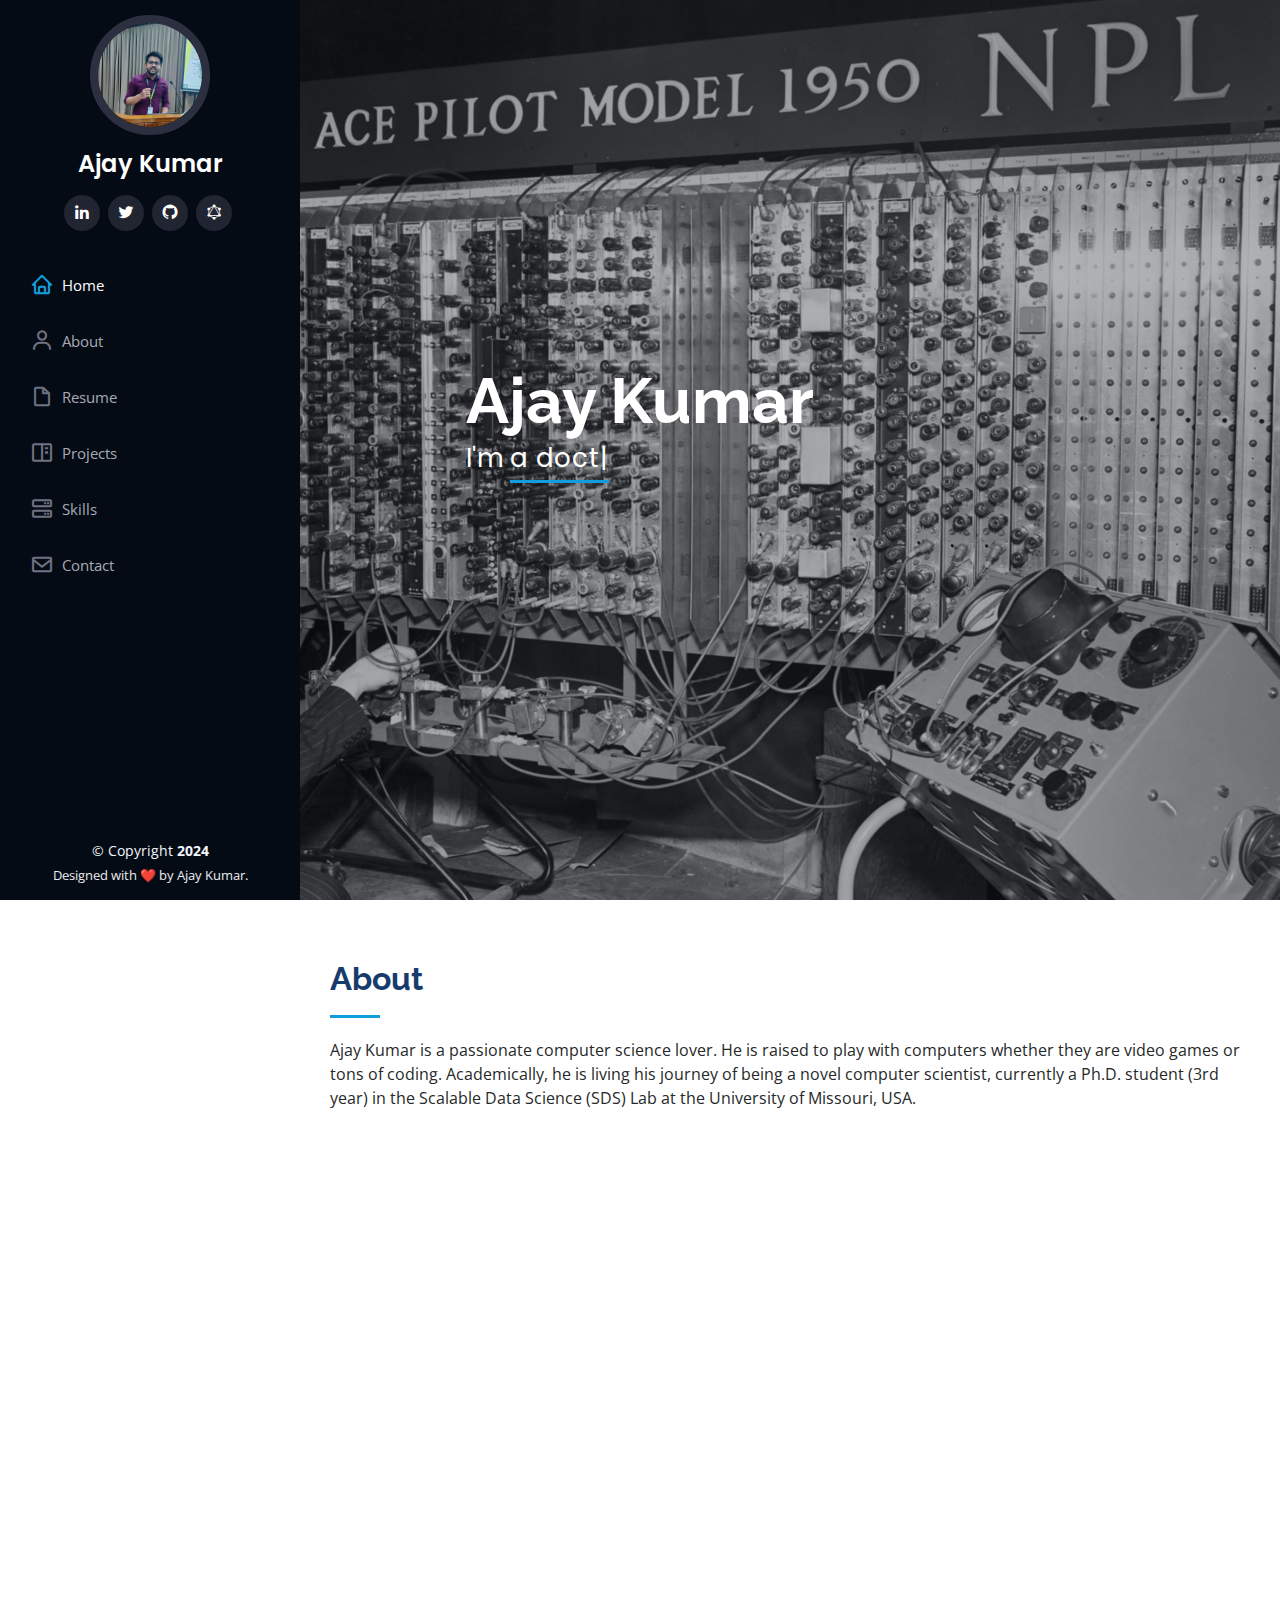
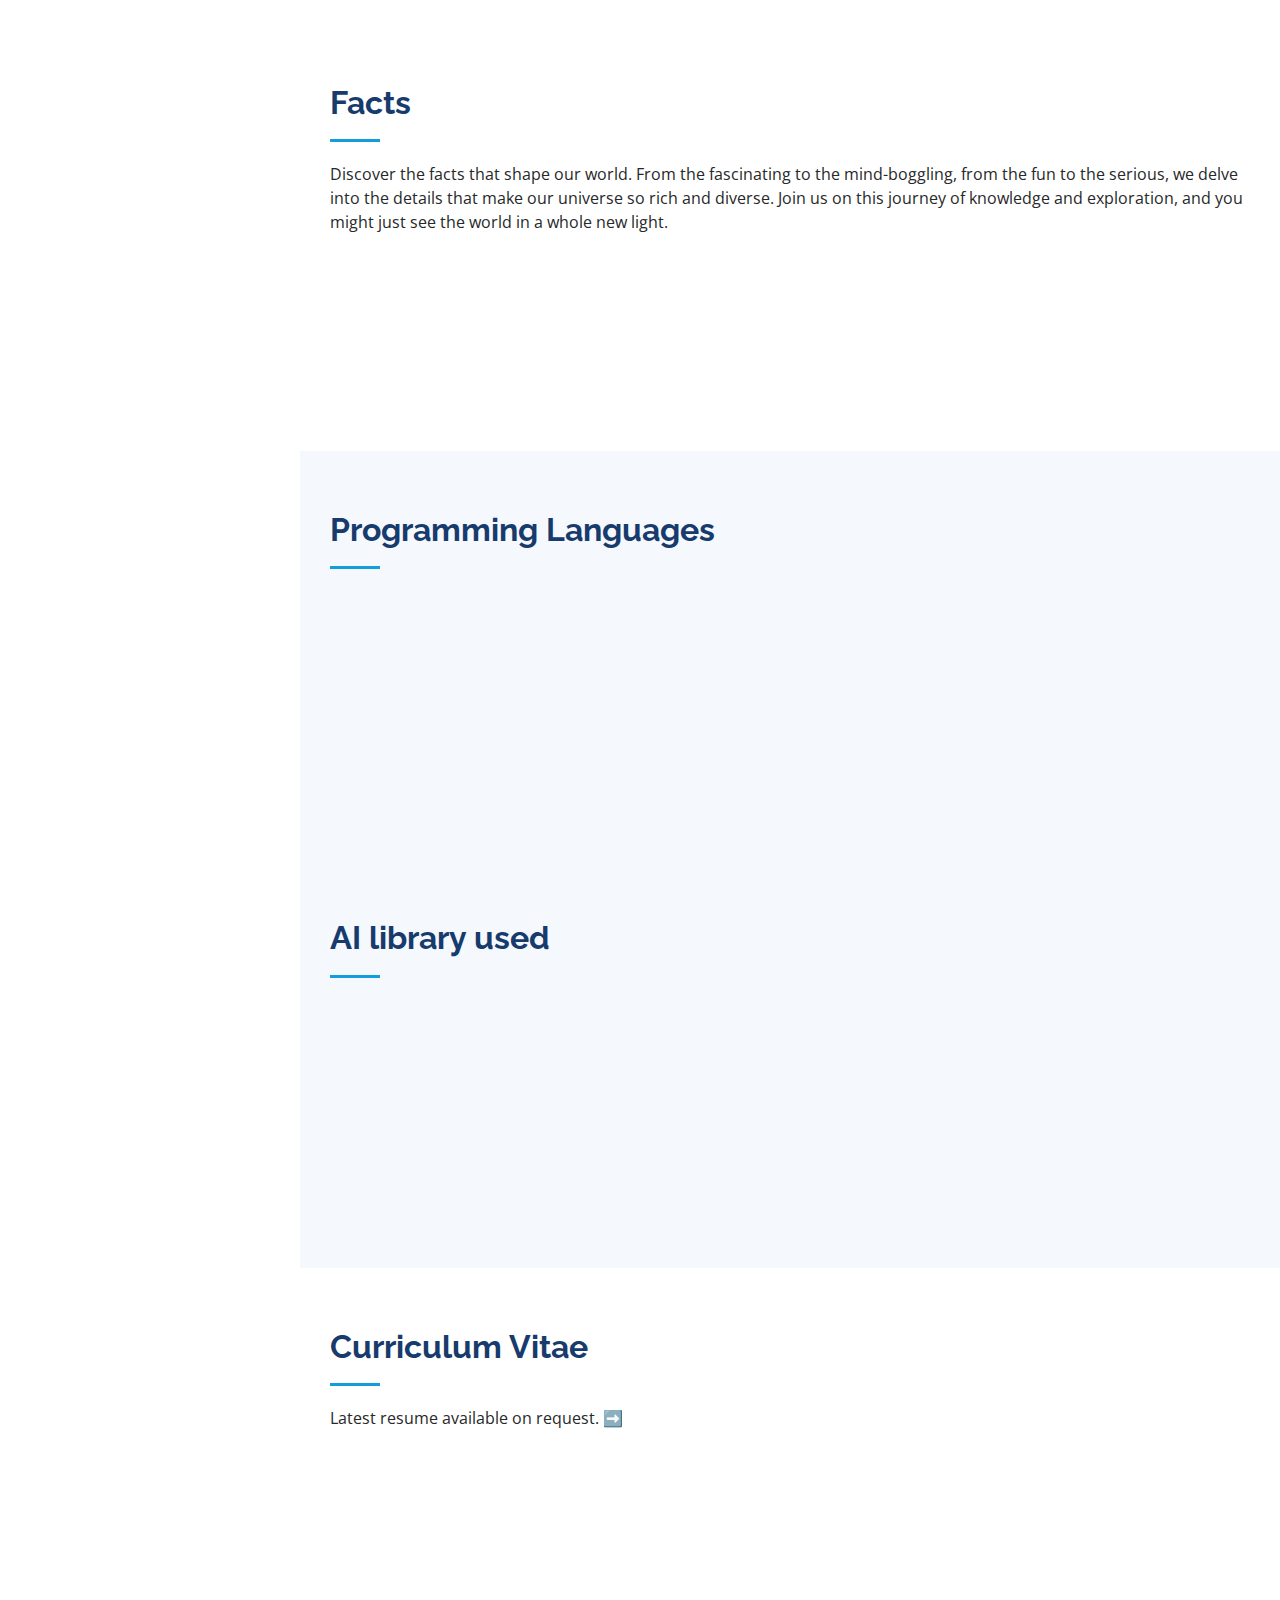
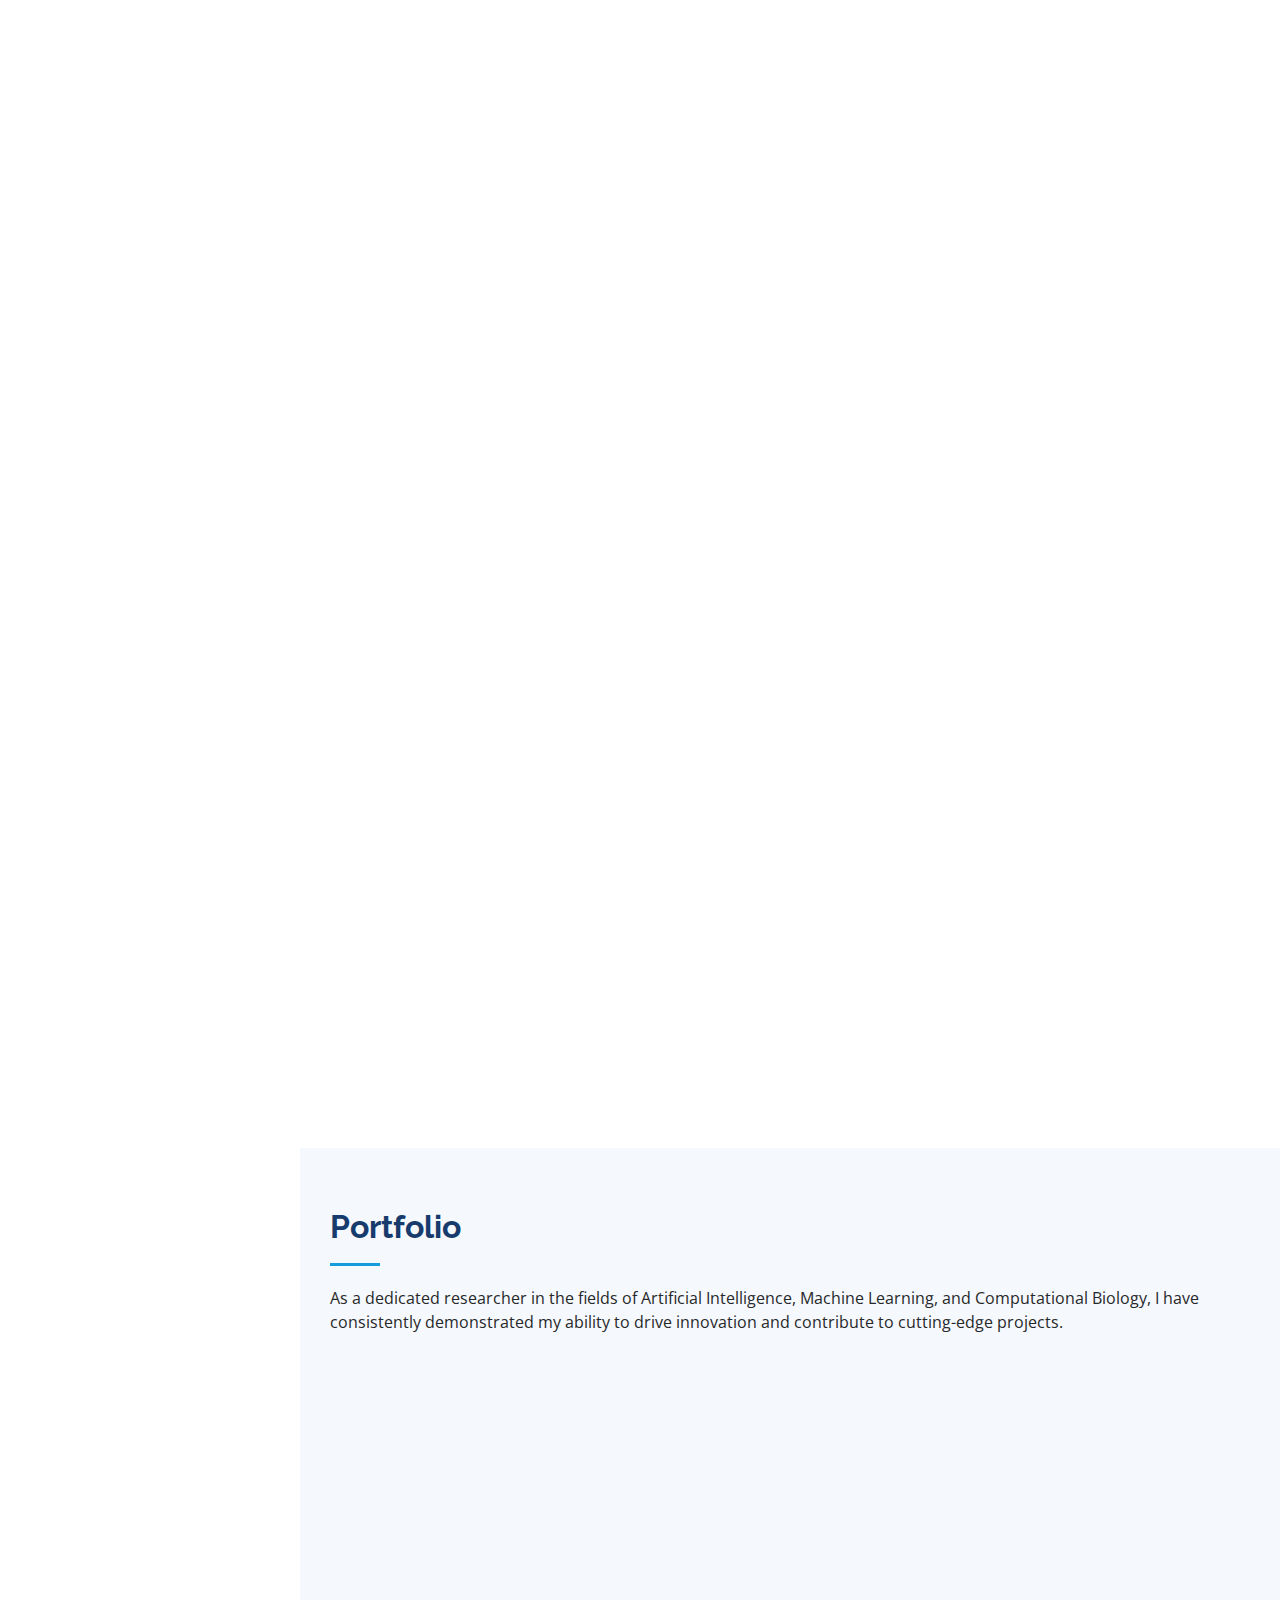
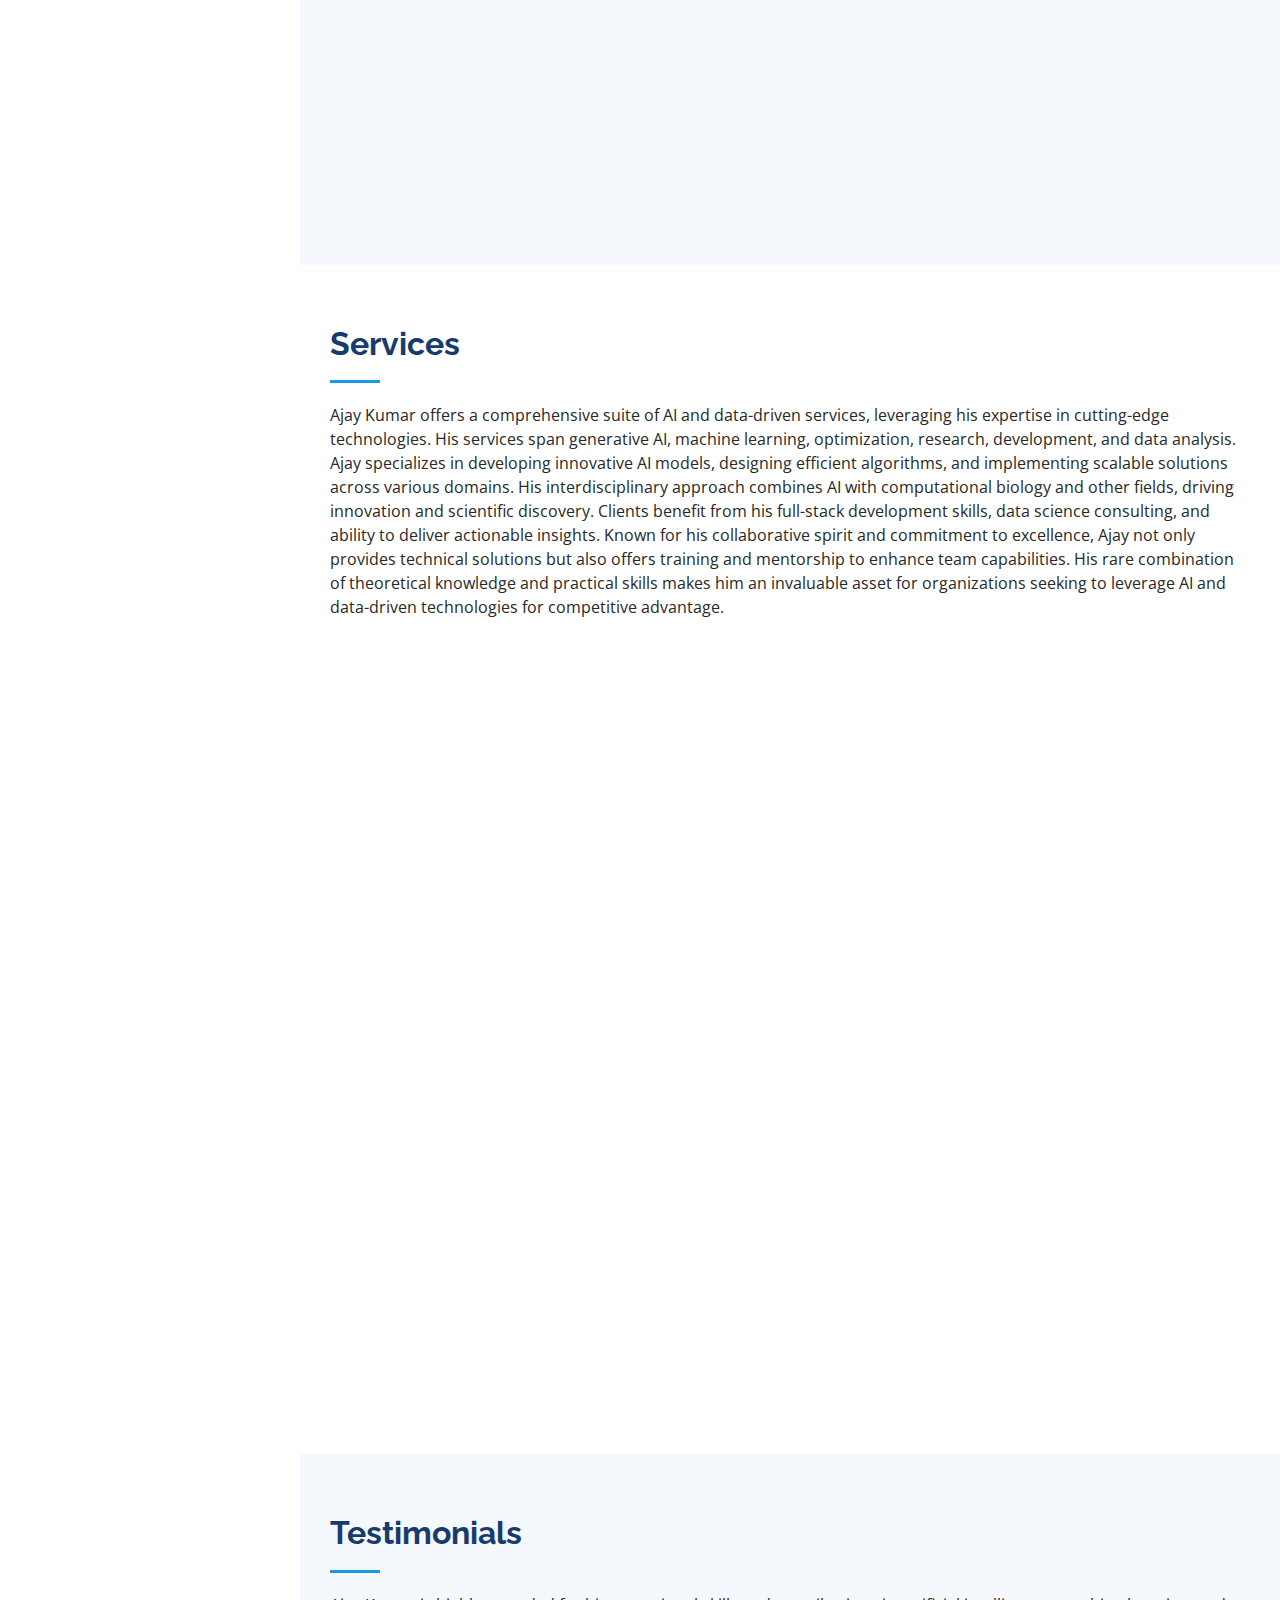
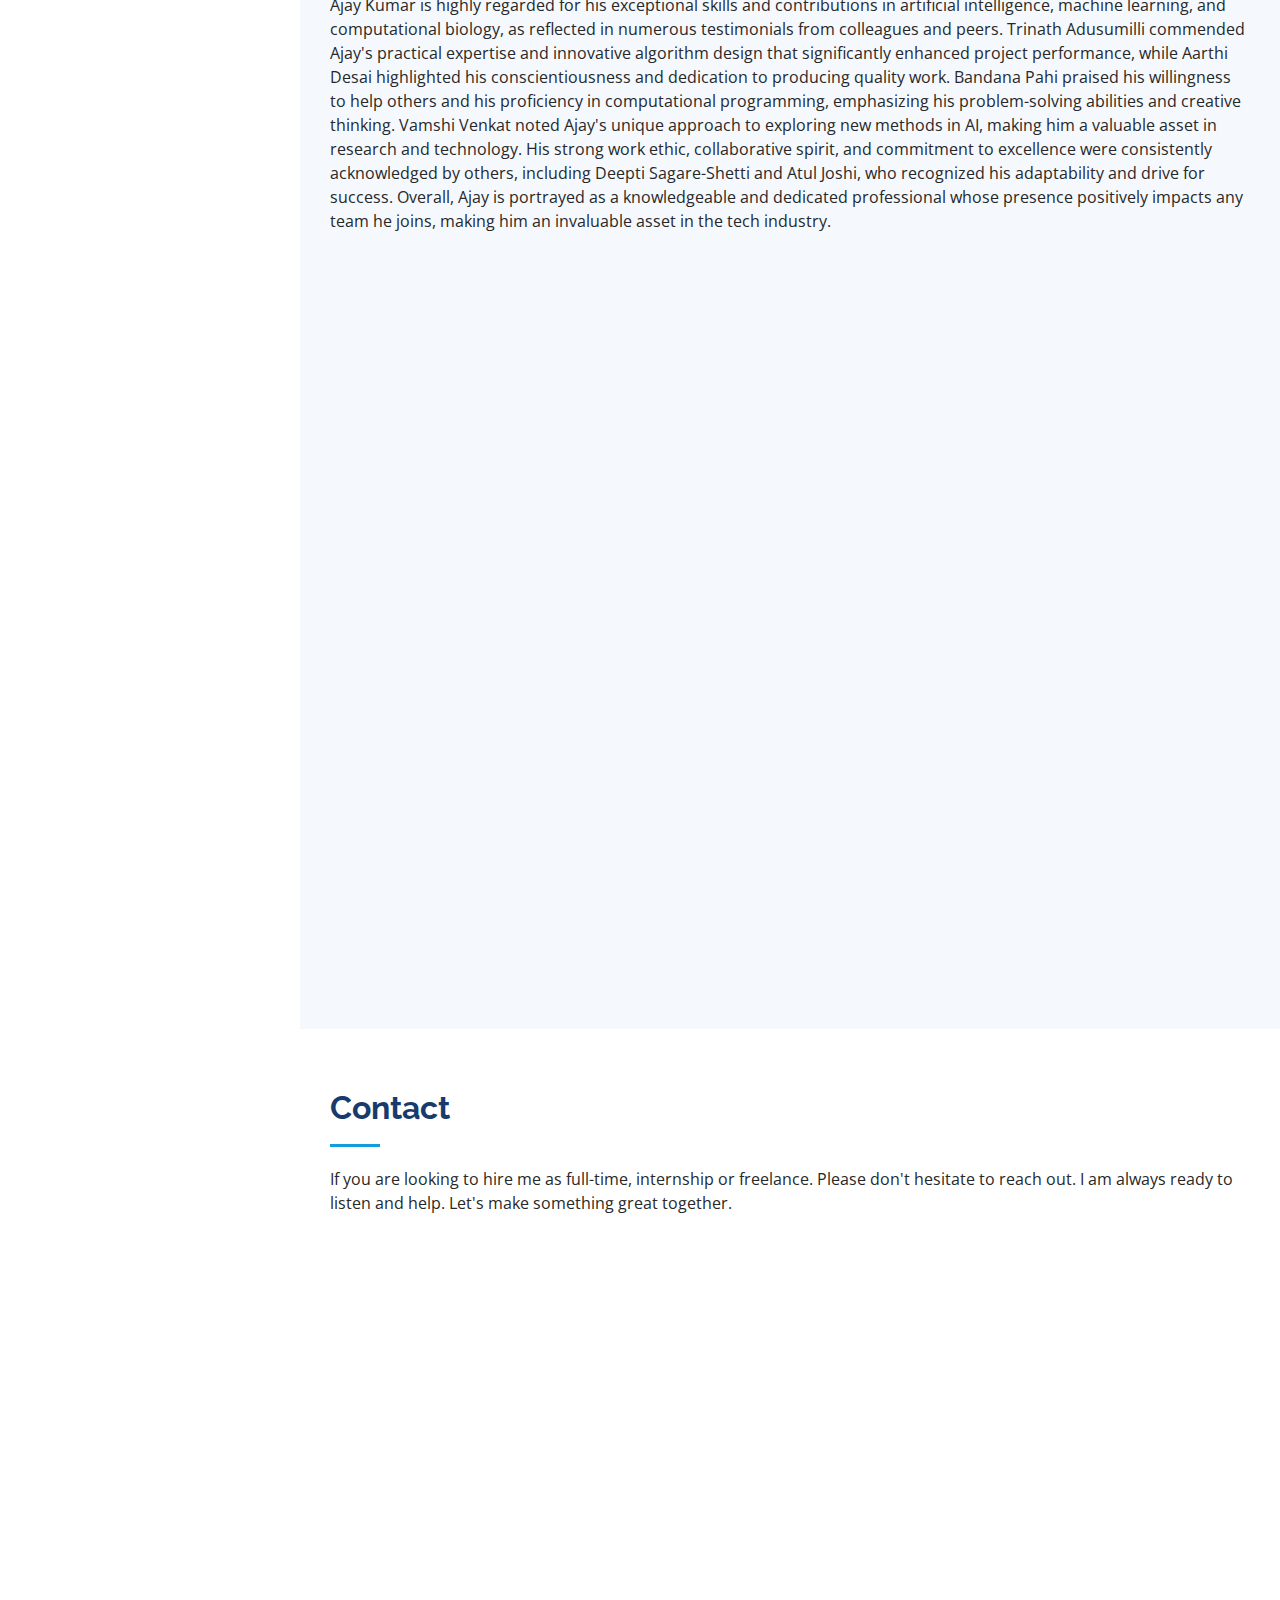
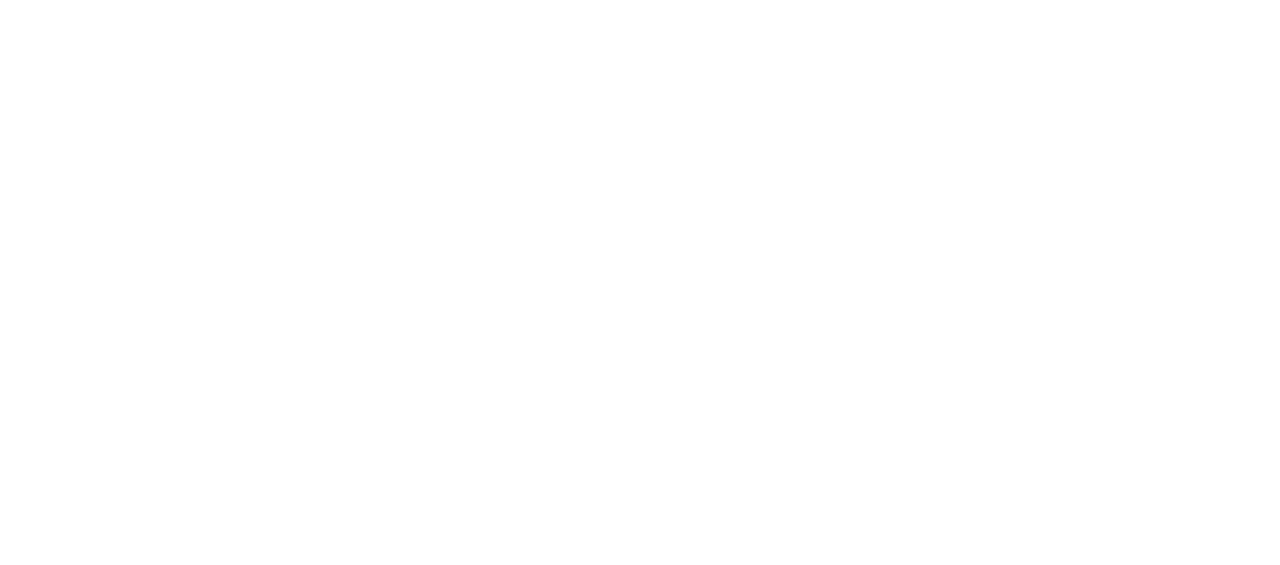
==== commit 3c3e8b23: "I have updated the textual things. Up to date till today." ====
--- a/index.html
+++ b/index.html
@@ -74,7 +74,7 @@
   <section id="hero" class="d-flex flex-column justify-content-center align-items-center">
     <div class="hero-container" data-aos="fade-in">
       <h1>Ajay Kumar</h1>
-      <p>I'm <span class="typed" data-typed-items="a Researcher, a Computer-Scientist, a Data-Scientist, a Learner"></span></p>
+      <p>I'm <span class="typed" data-typed-items="a doctoral scholar, a computer researcher , a Learner for life"></span></p>
     </div>
   </section><!-- End Hero -->
 
@@ -86,7 +86,7 @@
 
         <div class="section-title">
           <h2>About</h2>
-          <p> Ajay Kumar is passionate computer lover following his dream of taking computers next level. He is currently in 2nd year of his Ph.D. programme at Scalable Data Science (SDS) lab at the University of Missouri, USA. </p>
+          <p> Ajay Kumar is a passionate computer science lover. He is raised to play with computers whether they are video games or tons of coding. Academically, he is living his journey of being a novel computer scientist, currently a Ph.D. student (3rd year) in the Scalable Data Science (SDS) Lab at the University of Missouri, USA. </p>
         </div>
 
         <div class="row">
@@ -101,7 +101,7 @@
             <div class="row">
               <div class="col-lg-6">
                 <ul>
-                  <li><i class="bi bi-chevron-right"></i> <strong>Birthday:</strong> <span>22 December 1997</span></li>
+                  <li><i class="bi bi-chevron-right"></i> <strong>Birthday:</strong> <span>22nd December 1997</span></li>
                   <li><i class="bi bi-chevron-right"></i> <strong>Website:</strong> <span>www.ajay-kumar.com</span></li>
                   <li><i class="bi bi-chevron-right"></i> <strong>Phone:</strong> <span>+1 573 801 5748</span></li>
                   <li><i class="bi bi-chevron-right"></i> <strong>City:</strong> <span>Missouri, USA</span></li>
@@ -109,7 +109,7 @@
               </div>
               <div class="col-lg-6">
                 <ul>
-                  <li><i class="bi bi-chevron-right"></i> <strong>Age:</strong> <span>26</span></li>
+                  <li><i class="bi bi-chevron-right"></i> <strong>Age:</strong> <span>27</span></li>
                   <li><i class="bi bi-chevron-right"></i> <strong>Degree:</strong> <span>Doctorate</span></li>
                   <li><i class="bi bi-chevron-right"></i> <strong>Email:</strong> <span>ajay.kumar@missouri.edu</span></li>
                   <li><i class="bi bi-chevron-right"></i> <strong>Freelance:</strong> <span>Available</span></li>
@@ -117,7 +117,11 @@
               </div>
             </div>
             <p>
-              *Write something here*
+              Training 10,000 hours to become a proficient coder sooner with problem-solving skills in interdisciplinary areas. Trained 100+ scientists on writing codes through conferences, and training sessions. Worked with 200+ researchers on diverse research problems. 
+
+              Currently, working on gaining computer science skills working with Dr. Praveen Rao in the Scalable Data Science (SDS) lab. 
+              
+              Feel free to reach out at ajay.kumar@missouri.edu
             </p>
           </div>
         </div>
@@ -148,7 +152,7 @@
           <div class="col-lg-3 col-md-6 d-md-flex align-items-md-stretch" data-aos="fade-up" data-aos-delay="100">
             <div class="count-box">
               <i class="bi bi-journal-richtext"></i>
-              <span data-purecounter-start="0" data-purecounter-end="22" data-purecounter-duration="1" class="purecounter"></span>
+              <span data-purecounter-start="0" data-purecounter-end="35" data-purecounter-duration="1" class="purecounter"></span>
               <p><strong>Projects</strong> </p>
             </div>
           </div>
@@ -156,7 +160,7 @@
           <div class="col-lg-3 col-md-6 d-md-flex align-items-md-stretch" data-aos="fade-up" data-aos-delay="200">
             <div class="count-box">
               <i class="bi bi-headset"></i>
-              <span data-purecounter-start="0" data-purecounter-end="2145" data-purecounter-duration="1" class="purecounter"></span>
+              <span data-purecounter-start="0" data-purecounter-end="2148" data-purecounter-duration="1" class="purecounter"></span>
               <p><strong>Lectures attended </strong> </p>
             </div>
           </div>
@@ -164,7 +168,7 @@
           <div class="col-lg-3 col-md-6 d-md-flex align-items-md-stretch" data-aos="fade-up" data-aos-delay="300">
             <div class="count-box">
               <i class="bi bi-people"></i>
-              <span data-purecounter-start="0" data-purecounter-end="142" data-purecounter-duration="1" class="purecounter"></span>
+              <span data-purecounter-start="0" data-purecounter-end="242" data-purecounter-duration="1" class="purecounter"></span>
               <p><strong>People worked with</strong> </p>
             </div>
           </div>
@@ -202,7 +206,7 @@
             </div>
 
             <div class="progress">
-              <span class="skill">Bash <i class="val">91%</i></span>
+              <span class="skill">Bash <i class="val">94%</i></span>
               <div class="progress-bar-wrap">
                 <div class="progress-bar" role="progressbar" aria-valuenow="75" aria-valuemin="0" aria-valuemax="100"></div>
               </div>
@@ -312,7 +316,7 @@
       <div class="container">
 
         <div class="section-title">
-          <h2>Resume</h2>
+          <h2>Curriculum Vitae</h2>
           <p>Latest resume available on request. ➡️ </p>
         </div>
 
@@ -321,7 +325,8 @@
             <h3 class="resume-title">Summary</h3>
             <div class="resume-item pb-0">
               <h4>Ajay Kumar</h4>
-              <p><em>AI enthusiast with 4-years of exerience in research and BS/MS/PHD in computer science.</em></p>
+              <p><em>A 3rd year Ph.D. computer science student working as Graduate Research Assistant (GRA) at the Scalable Data Science (SDS) Lab, University of Missouri-Columbia, USA. I am planning to graduate in 2026 and looking for Software Engineering/ Data Scientist/ Machine Learning Engineer roles in industry.  
+                </em></p>
               <ul>
                 <li>Columbia, MO, USA</li>
                 <li>+1 573 801 5748</li>
@@ -331,42 +336,44 @@
 
             <h3 class="resume-title">Education</h3>
             <div class="resume-item">
-              <h4>Doctor of Philosophy, Computer Science</h4>
+              <h4>Doctor of Philosophy (Ph.D.), Computer Science</h4>
               <h5>2022 - 2026</h5>
               <p><em>University of Missouri, MO, USA </em></p>
-              <p>Grade so far: 4/4 <br></p>
+              <p>GPA: 4/4 <br></p>
+              <p>Currently working on the my research at the "Scalable Data Science" Lab under the supervision of Dr. Praveen Rao. The research project is focused on developing scalable algorithms for data mining and machine learning. </p>
             </div>
             <div class="resume-item">
               <h4>Master of Science, Computer Science</h4>
               <h5>2018 - 2020</h5>
               <p><em>Banaras Hindu University (BHU), India</em></p>
               <p>Grade: 8.23/10  </p>
-              <p>This is a research-oriented course, helps to build a specialization in intentional research area by selecting its Electives. The first year is designed for the advanced study of Data structures and Algorithm, Artificial Intelligence, Artificial Neural Network, Theory of computation, Data Science and Data mining. Rest of the semesters encompass the mini-project, major project and dissertations /Thesis for enrichment in research.
+              <p>This is a research-oriented course, helps to build a specialization an intentional research area by selecting its Electives. The first year is designed for the advanced study of Data structures and Algorithm, Artificial Intelligence, Artificial Neural Network, Theory of computation, Data Science and Data mining. Rest of the semesters encompass the mini-project, major project and dissertations /Thesis for enrichment in research.
                 <br>(Supervisor: Dr. Manoj Kumar Singh, Ph.D. GIST South Korea)</p>
             </div>
           </div>
           <div class="col-lg-6" data-aos="fade-up" data-aos-delay="100">
             <h3 class="resume-title">Professional Experience</h3>
             <div class="resume-item">
-              <h4>Senior graphic design specialist</h4>
-              <h5>2019 - Present</h5>
-              <p><em>Experion, New York, NY </em></p>
+              <h4>Graduate Research Assistant, University of Missouri</h4>
+              <h5>2022 - Present</h5>
+              <p><em>Columbia, MO, USA </em></p>
               <ul>
-                <li>Lead in the design, development, and implementation of the graphic, layout, and production communication materials</li>
-                <li>Delegate tasks to the 7 members of the design team and provide counsel on all aspects of the project. </li>
-                <li>Supervise the assessment of all graphic materials in order to ensure quality and accuracy of the design</li>
-                <li>Oversee the efficient use of production project budgets ranging from $2,000 - $25,000</li>
+                <li>Experience in designing experiments and statistical analysis of results.</li>
+                <li>Worked with open source programming language (like, Python, R, MATLAB and SQL) for data analysis and also, utilized machine learning models for prediction/classification (Worked in hybrid working model).</li>
+                <li>Performed statistical, relational , and inferential analysis on medical datasets.</li>
+                <li>Worked with large scale data analysis on covid19 human variant research dataset of 650GB on NSF funded FABRIC/ Cloudlab infrastructure (papers mentioned below).</li>
+                <li>Provided solutions decreased the cost for users on cloud and speed doubled for the same analysis.</li>
               </ul>
             </div>
             <div class="resume-item">
-              <h4>Graphic design specialist</h4>
+              <h4>Project Associate-I (Statistical Genomics) IRRI South Asia Hub</h4>
               <h5>2017 - 2018</h5>
-              <p><em>Stepping Stone Advertising, New York, NY</em></p>
+              <p><em>South Asia Hub, IN</em></p>
               <ul>
-                <li>Developed numerous marketing programs (logos, brochures,infographics, presentations, and advertisements).</li>
-                <li>Managed up to 5 projects or tasks at a given time while under pressure</li>
-                <li>Recommended and consulted with clients on the most appropriate graphic design</li>
-                <li>Created 4+ design presentations and proposals a month for clients and account managers</li>
+                <li>Led in the establishment of a partnership of Amazon Web Services (AWS) and the International Rice Research Institute (IRRI) South Asia Hub (ISAH) and South Asia Regional Center (ISARC).</li>
+                <li>Trained 100+ Indian scientists/professors on "R programming, GWAS, QTLSeqR, GenomicSelection, and PythonAutomation".</li>
+                <li>Performed statistical, exploratory, and predictive analysis/modeling using machine/deep learning, four research papers are in the manuscript (also 150K+ views on Quora answers).</li>
+                <li>Conducted collaborated research with plant breeders, pathologists, molecular biologists, and bioinformaticians to solve domain-specific problems using machine/deep learning, performed data science analytics, and also, wet hands with computational biology skills. </li>
               </ul>
             </div>
           </div>
@@ -381,16 +388,16 @@
 
         <div class="section-title">
           <h2>Portfolio</h2>
-          <p>Magnam dolores commodi suscipit. Necessitatibus eius consequatur ex aliquid fuga eum quidem. Sit sint consectetur velit. Quisquam quos quisquam cupiditate. Et nemo qui impedit suscipit alias ea. Quia fugiat sit in iste officiis commodi quidem hic quas.</p>
+          <p>As a dedicated researcher in the fields of Artificial Intelligence, Machine Learning, and Computational Biology, I have consistently demonstrated my ability to drive innovation and contribute to cutting-edge projects. </p>
         </div>
 
         <div class="row" data-aos="fade-up">
           <div class="col-lg-12 d-flex justify-content-center">
             <ul id="portfolio-flters">
               <li data-filter="*" class="filter-active">All</li>
-              <li data-filter=".filter-app">App</li>
-              <li data-filter=".filter-card">Card</li>
-              <li data-filter=".filter-web">Web</li>
+              <li data-filter=".filter-app">Machine Learning Projects</li>
+              <li data-filter=".filter-card">Optimization Projects</li>
+              <li data-filter=".filter-web">Hackathon Projects</li>
             </ul>
           </div>
         </div>
@@ -399,9 +406,9 @@
 
           <div class="col-lg-4 col-md-6 portfolio-item filter-app">
             <div class="portfolio-wrap">
-              <img src="assets/img/portfolio/portfolio-1.jpg" class="img-fluid" alt="">
-              <div class="portfolio-links">
-                <a href="assets/img/portfolio/portfolio-1.jpg" data-gallery="portfolioGallery" class="portfolio-lightbox" title="App 1"><i class="bx bx-plus"></i></a>
+              <img src="assets/img/portfolio/G2PDeep.png" class="img-fluid" alt="">
+              <div class="portfolio-links">
+                <a href="assets/img/portfolio/G2PDeep.png" data-gallery="portfolioGallery" class="portfolio-lightbox" title="App 1"><i class="bx bx-plus"></i></a>
                 <a href="portfolio-details.html" title="More Details"><i class="bx bx-link"></i></a>
               </div>
             </div>
@@ -409,9 +416,9 @@
 
           <div class="col-lg-4 col-md-6 portfolio-item filter-web">
             <div class="portfolio-wrap">
-              <img src="assets/img/portfolio/portfolio-2.jpg" class="img-fluid" alt="">
-              <div class="portfolio-links">
-                <a href="assets/img/portfolio/portfolio-2.jpg" data-gallery="portfolioGallery" class="portfolio-lightbox" title="Web 3"><i class="bx bx-plus"></i></a>
+              <img src="assets/img/portfolio/deepmap.png" class="img-fluid" alt="">
+              <div class="portfolio-links">
+                <a href="assets/img/portfolio/deepmap.png" data-gallery="portfolioGallery" class="portfolio-lightbox" title="Web 3"><i class="bx bx-plus"></i></a>
                 <a href="portfolio-details.html" title="More Details"><i class="bx bx-link"></i></a>
               </div>
             </div>
@@ -419,9 +426,9 @@
 
           <div class="col-lg-4 col-md-6 portfolio-item filter-app">
             <div class="portfolio-wrap">
-              <img src="assets/img/portfolio/portfolio-3.jpg" class="img-fluid" alt="">
-              <div class="portfolio-links">
-                <a href="assets/img/portfolio/portfolio-3.jpg" data-gallery="portfolioGallery" class="portfolio-lightbox" title="App 2"><i class="bx bx-plus"></i></a>
+              <img src="assets/img/portfolio/gpuvariantcalling.png" class="img-fluid" alt="">
+              <div class="portfolio-links">
+                <a href="assets/img/portfolio/gpuvariantcalling.png" data-gallery="portfolioGallery" class="portfolio-lightbox" title="App 2"><i class="bx bx-plus"></i></a>
                 <a href="portfolio-details.html" title="More Details"><i class="bx bx-link"></i></a>
               </div>
             </div>
@@ -429,9 +436,9 @@
 
           <div class="col-lg-4 col-md-6 portfolio-item filter-card">
             <div class="portfolio-wrap">
-              <img src="assets/img/portfolio/portfolio-4.jpg" class="img-fluid" alt="">
-              <div class="portfolio-links">
-                <a href="assets/img/portfolio/portfolio-4.jpg" data-gallery="portfolioGallery" class="portfolio-lightbox" title="Card 2"><i class="bx bx-plus"></i></a>
+              <img src="assets/img/portfolio/gpugaf.png" class="img-fluid" alt="">
+              <div class="portfolio-links">
+                <a href="assets/img/portfolio/gpugaf.png" data-gallery="portfolioGallery" class="portfolio-lightbox" title="Card 2"><i class="bx bx-plus"></i></a>
                 <a href="portfolio-details.html" title="More Details"><i class="bx bx-link"></i></a>
               </div>
             </div>
@@ -439,9 +446,9 @@
 
           <div class="col-lg-4 col-md-6 portfolio-item filter-web">
             <div class="portfolio-wrap">
-              <img src="assets/img/portfolio/portfolio-5.jpg" class="img-fluid" alt="">
-              <div class="portfolio-links">
-                <a href="assets/img/portfolio/portfolio-5.jpg" data-gallery="portfolioGallery" class="portfolio-lightbox" title="Web 2"><i class="bx bx-plus"></i></a>
+              <img src="assets/img/portfolio/variantKG.png" class="img-fluid" alt="">
+              <div class="portfolio-links">
+                <a href="assets/img/portfolio/variantKG.png" data-gallery="portfolioGallery" class="portfolio-lightbox" title="Web 2"><i class="bx bx-plus"></i></a>
                 <a href="portfolio-details.html" title="More Details"><i class="bx bx-link"></i></a>
               </div>
             </div>
@@ -449,9 +456,9 @@
 
           <div class="col-lg-4 col-md-6 portfolio-item filter-app">
             <div class="portfolio-wrap">
-              <img src="assets/img/portfolio/portfolio-6.jpg" class="img-fluid" alt="">
-              <div class="portfolio-links">
-                <a href="assets/img/portfolio/portfolio-6.jpg" data-gallery="portfolioGallery" class="portfolio-lightbox" title="App 3"><i class="bx bx-plus"></i></a>
+              <img src="assets/img/portfolio/variantKG.png" class="img-fluid" alt="">
+              <div class="portfolio-links">
+                <a href="assets/img/portfolio/variantKG.png" data-gallery="portfolioGallery" class="portfolio-lightbox" title="App 3"><i class="bx bx-plus"></i></a>
                 <a href="portfolio-details.html" title="More Details"><i class="bx bx-link"></i></a>
               </div>
             </div>
@@ -459,9 +466,9 @@
 
           <div class="col-lg-4 col-md-6 portfolio-item filter-card">
             <div class="portfolio-wrap">
-              <img src="assets/img/portfolio/portfolio-7.jpg" class="img-fluid" alt="">
-              <div class="portfolio-links">
-                <a href="assets/img/portfolio/portfolio-7.jpg" data-gallery="portfolioGallery" class="portfolio-lightbox" title="Card 1"><i class="bx bx-plus"></i></a>
+              <img src="assets/img/portfolio/urbanstep.png" class="img-fluid" alt="">
+              <div class="portfolio-links">
+                <a href="assets/img/portfolio/urbanstep.png" data-gallery="portfolioGallery" class="portfolio-lightbox" title="Card 1"><i class="bx bx-plus"></i></a>
                 <a href="portfolio-details.html" title="More Details"><i class="bx bx-link"></i></a>
               </div>
             </div>
@@ -469,9 +476,9 @@
 
           <div class="col-lg-4 col-md-6 portfolio-item filter-card">
             <div class="portfolio-wrap">
-              <img src="assets/img/portfolio/portfolio-8.jpg" class="img-fluid" alt="">
-              <div class="portfolio-links">
-                <a href="assets/img/portfolio/portfolio-8.jpg" data-gallery="portfolioGallery" class="portfolio-lightbox" title="Card 3"><i class="bx bx-plus"></i></a>
+              <img src="assets/img/portfolio/gesture.png" class="img-fluid" alt="">
+              <div class="portfolio-links">
+                <a href="assets/img/portfolio/gesture.png" data-gallery="portfolioGallery" class="portfolio-lightbox" title="Card 3"><i class="bx bx-plus"></i></a>
                 <a href="portfolio-details.html" title="More Details"><i class="bx bx-link"></i></a>
               </div>
             </div>
@@ -479,9 +486,9 @@
 
           <div class="col-lg-4 col-md-6 portfolio-item filter-web">
             <div class="portfolio-wrap">
-              <img src="assets/img/portfolio/portfolio-9.jpg" class="img-fluid" alt="">
-              <div class="portfolio-links">
-                <a href="assets/img/portfolio/portfolio-9.jpg" data-gallery="portfolioGallery" class="portfolio-lightbox" title="Web 3"><i class="bx bx-plus"></i></a>
+              <img src="assets/img/portfolio/automation.png" class="img-fluid" alt="">
+              <div class="portfolio-links">
+                <a href="assets/img/portfolio/automation.png" data-gallery="portfolioGallery" class="portfolio-lightbox" title="Web 3"><i class="bx bx-plus"></i></a>
                 <a href="portfolio-details.html" title="More Details"><i class="bx bx-link"></i></a>
               </div>
             </div>
@@ -498,39 +505,40 @@
 
         <div class="section-title">
           <h2>Services</h2>
-          <p>Magnam dolores commodi suscipit. Necessitatibus eius consequatur ex aliquid fuga eum quidem. Sit sint consectetur velit. Quisquam quos quisquam cupiditate. Et nemo qui impedit suscipit alias ea. Quia fugiat sit in iste officiis commodi quidem hic quas.</p>
+          <p>Ajay Kumar offers a comprehensive suite of AI and data-driven services, leveraging his expertise in cutting-edge technologies. His services span generative AI, machine learning, optimization, research, development, and data analysis. Ajay specializes in developing innovative AI models, designing efficient algorithms, and implementing scalable solutions across various domains. His interdisciplinary approach combines AI with computational biology and other fields, driving innovation and scientific discovery. Clients benefit from his full-stack development skills, data science consulting, and ability to deliver actionable insights. Known for his collaborative spirit and commitment to excellence, Ajay not only provides technical solutions but also offers training and mentorship to enhance team capabilities. His rare combination of theoretical knowledge and practical skills makes him an invaluable asset for organizations seeking to leverage AI and data-driven technologies for competitive advantage.</p>
         </div>
 
         <div class="row">
           <div class="col-lg-4 col-md-6 icon-box" data-aos="fade-up">
             <div class="icon"><i class="bi bi-briefcase"></i></div>
-            <h4 class="title"><a href="">Lorem Ipsum</a></h4>
-            <p class="description">Voluptatum deleniti atque corrupti quos dolores et quas molestias excepturi sint occaecati cupiditate non provident</p>
+            <h4 class="title"><a href="">Generative AI</a></h4>
+            <p class="description">I specialize in developing cutting-edge generative AI models, including text-to-image, language models, and creative AI applications. My services cover model design, training, fine-tuning, and deployment, ensuring innovative solutions that push the boundaries of AI-generated content across various domains.</p>
           </div>
           <div class="col-lg-4 col-md-6 icon-box" data-aos="fade-up" data-aos-delay="100">
             <div class="icon"><i class="bi bi-card-checklist"></i></div>
-            <h4 class="title"><a href="">Dolor Sitema</a></h4>
-            <p class="description">Minim veniam, quis nostrud exercitation ullamco laboris nisi ut aliquip ex ea commodo consequat tarad limino ata</p>
+            <h4 class="title"><a href="">Machine Learning</a></h4>
+            <p class="description">I offer machine learning services, including algorithm design, predictive modeling, and deep learning solutions tailored to specific business needs. My expertise includes data science consulting, model deployment, and custom software development. I also provide training and mentorship to enhance team skills in machine learning applications.</p>
           </div>
           <div class="col-lg-4 col-md-6 icon-box" data-aos="fade-up" data-aos-delay="200">
             <div class="icon"><i class="bi bi-bar-chart"></i></div>
-            <h4 class="title"><a href="">Sed ut perspiciatis</a></h4>
-            <p class="description">Duis aute irure dolor in reprehenderit in voluptate velit esse cillum dolore eu fugiat nulla pariatur</p>
+            <h4 class="title"><a href="">Optimization</a></h4>
+            <p class="description">I excel in optimization techniques for various domains, including algorithm efficiency, resource allocation, and process improvement. My services encompass mathematical modeling, heuristic methods, and machine learning-based optimization, delivering solutions that maximize performance and minimize costs across complex systems.</p>
           </div>
           <div class="col-lg-4 col-md-6 icon-box" data-aos="fade-up" data-aos-delay="300">
             <div class="icon"><i class="bi bi-binoculars"></i></div>
-            <h4 class="title"><a href="">Magni Dolores</a></h4>
-            <p class="description">Excepteur sint occaecat cupidatat non proident, sunt in culpa qui officia deserunt mollit anim id est laborum</p>
+            <h4 class="title"><a href="">Research</a></h4>
+            <p class="description">I conduct cutting-edge research in AI, ML, and computational biology. My services include literature reviews, experimental design, data analysis, and publication support. I specialize in interdisciplinary projects, combining expertise in AI with domain-specific knowledge to drive innovation and scientific discovery.</p>
           </div>
           <div class="col-lg-4 col-md-6 icon-box" data-aos="fade-up" data-aos-delay="400">
             <div class="icon"><i class="bi bi-brightness-high"></i></div>
-            <h4 class="title"><a href="">Nemo Enim</a></h4>
-            <p class="description">At vero eos et accusamus et iusto odio dignissimos ducimus qui blanditiis praesentium voluptatum deleniti atque</p>
+            <h4 class="title"><a href="">Development</a></h4>
+            <p class="description">I offer full-stack development services with a focus on AI-driven applications. My expertise covers front-end and back-end development, database design, API integration, and cloud deployment. I specialize in creating scalable, efficient software solutions that leverage the latest technologies.
+            </p>
           </div>
           <div class="col-lg-4 col-md-6 icon-box" data-aos="fade-up" data-aos-delay="500">
             <div class="icon"><i class="bi bi-calendar4-week"></i></div>
-            <h4 class="title"><a href="">Eiusmod Tempor</a></h4>
-            <p class="description">Et harum quidem rerum facilis est et expedita distinctio. Nam libero tempore, cum soluta nobis est eligendi</p>
+            <h4 class="title"><a href="">Data Analysis</a></h4>
+            <p class="description">I provide comprehensive data analysis services, including data cleaning, exploratory data analysis, statistical modeling, and data visualization. My expertise covers big data technologies, predictive analytics, and business intelligence, delivering actionable insights to drive informed decision-making.</p>
           </div>
         </div>
 
@@ -543,7 +551,7 @@
 
         <div class="section-title">
           <h2>Testimonials</h2>
-          <p>Magnam dolores commodi suscipit. Necessitatibus eius consequatur ex aliquid fuga eum quidem. Sit sint consectetur velit. Quisquam quos quisquam cupiditate. Et nemo qui impedit suscipit alias ea. Quia fugiat sit in iste officiis commodi quidem hic quas.</p>
+          <p>Ajay Kumar is highly regarded for his exceptional skills and contributions in artificial intelligence, machine learning, and computational biology, as reflected in numerous testimonials from colleagues and peers. Trinath Adusumilli commended Ajay's practical expertise and innovative algorithm design that significantly enhanced project performance, while Aarthi Desai highlighted his conscientiousness and dedication to producing quality work. Bandana Pahi praised his willingness to help others and his proficiency in computational programming, emphasizing his problem-solving abilities and creative thinking. Vamshi Venkat noted Ajay's unique approach to exploring new methods in AI, making him a valuable asset in research and technology. His strong work ethic, collaborative spirit, and commitment to excellence were consistently acknowledged by others, including Deepti Sagare-Shetti and Atul Joshi, who recognized his adaptability and drive for success. Overall, Ajay is portrayed as a knowledgeable and dedicated professional whose presence positively impacts any team he joins, making him an invaluable asset in the tech industry.</p>
         </div>
 
         <div class="testimonials-slider swiper" data-aos="fade-up" data-aos-delay="100">
@@ -553,12 +561,25 @@
               <div class="testimonial-item" data-aos="fade-up">
                 <p>
                   <i class="bx bxs-quote-alt-left quote-icon-left"></i>
-                  Proin iaculis purus consequat sem cure digni ssim donec porttitora entum suscipit rhoncus. Accusantium quam, ultricies eget id, aliquam eget nibh et. Maecen aliquam, risus at semper.
+                  Ajay Kumar excels in AI, ML, and DL, combining theoretical knowledge with practical skills. His innovative work on the G2PDeep application significantly improved AI system performance. Ajay's speed, accuracy, and clear communication make him invaluable. His collaborative spirit, mentoring commitment, and dedication position him as a rising force in AI. Any organization would be fortunate to have Ajay on their team.
                   <i class="bx bxs-quote-alt-right quote-icon-right"></i>
                 </p>
-                <img src="assets/img/testimonials/testimonials-1.jpg" class="testimonial-img" alt="">
-                <h3>Saul Goodman</h3>
-                <h4>Ceo &amp; Founder</h4>
+                <img src="assets/img/testimonials/1712718090934.jpeg" class="testimonial-img" alt="">
+                <h3>Trinath Adusumilli</h3>
+                <h4>Full Stack Developer at Mastercard</h4>
+              </div>
+            </div><!-- End testimonial item -->
+
+            <div class="swiper-slide">
+              <div class="testimonial-item" data-aos="fade-up" data-aos-delay="200">
+                <p>
+                  <i class="bx bxs-quote-alt-left quote-icon-left"></i>
+                  Ajay Kumar is an exceptional computational biologist and programmer with expertise in AI, ML, DL, and software development. His proficiency in developing accurate packages and software for biological data analysis is impressive. Ajay's dedication, problem-solving skills, and creative thinking make him a valuable team member. His willingness to help others and listen attentively is commendable. With his skills and positive attributes, Ajay will undoubtedly be a great asset to any team he joins.
+                  <i class="bx bxs-quote-alt-right quote-icon-right"></i>
+                </p>
+                <img src="assets/img/testimonials/1722701510878.jpeg" class="testimonial-img" alt="">
+                <h3>Bandana Pahi</h3>
+                <h4>Bioinformatician at IRRI, South Asia Hub</h4>
               </div>
             </div><!-- End testimonial item -->
 
@@ -566,25 +587,12 @@
               <div class="testimonial-item" data-aos="fade-up" data-aos-delay="100">
                 <p>
                   <i class="bx bxs-quote-alt-left quote-icon-left"></i>
-                  Export tempor illum tamen malis malis eram quae irure esse labore quem cillum quid cillum eram malis quorum velit fore eram velit sunt aliqua noster fugiat irure amet legam anim culpa.
+                  Ajay Kumar excels in Computational Biology and AI, demonstrating eminent expertise and a unique approach to exploring new methods. His proficiency in Machine Learning, Data Science, and Deep Learning is applied professionally in scientific contexts. Ajay's optimistic learning style and ability to apply his skills across various domains make him highly recommendable for positions in Research and Tech-Industry.
                   <i class="bx bxs-quote-alt-right quote-icon-right"></i>
                 </p>
-                <img src="assets/img/testimonials/testimonials-2.jpg" class="testimonial-img" alt="">
-                <h3>Sara Wilsson</h3>
-                <h4>Designer</h4>
-              </div>
-            </div><!-- End testimonial item -->
-
-            <div class="swiper-slide">
-              <div class="testimonial-item" data-aos="fade-up" data-aos-delay="200">
-                <p>
-                  <i class="bx bxs-quote-alt-left quote-icon-left"></i>
-                  Enim nisi quem export duis labore cillum quae magna enim sint quorum nulla quem veniam duis minim tempor labore quem eram duis noster aute amet eram fore quis sint minim.
-                  <i class="bx bxs-quote-alt-right quote-icon-right"></i>
-                </p>
-                <img src="assets/img/testimonials/testimonials-3.jpg" class="testimonial-img" alt="">
-                <h3>Jena Karlis</h3>
-                <h4>Store Owner</h4>
+                <img src="assets/img/testimonials/1727193890285.jpeg" class="testimonial-img" alt="">
+                <h3>Vamshi Venkat</h3>
+                <h4>Research Associate/Data Scientist at Johns Hopskins University</h4>
               </div>
             </div><!-- End testimonial item -->
 
@@ -592,12 +600,12 @@
               <div class="testimonial-item" data-aos="fade-up" data-aos-delay="300">
                 <p>
                   <i class="bx bxs-quote-alt-left quote-icon-left"></i>
-                  Fugiat enim eram quae cillum dolore dolor amet nulla culpa multos export minim fugiat minim velit minim dolor enim duis veniam ipsum anim magna sunt elit fore quem dolore labore illum veniam.
+                  Having known Ajay since college and worked with him on various projects, I can attest to his hard work and commitment to excellence in researching new domains and applying ML/DL concepts. His collaborative nature and eagerness to learn make him a valuable team member. I am confident he will be a great asset to any organization he joins.
                   <i class="bx bxs-quote-alt-right quote-icon-right"></i>
                 </p>
-                <img src="assets/img/testimonials/testimonials-4.jpg" class="testimonial-img" alt="">
-                <h3>Matt Brandon</h3>
-                <h4>Freelancer</h4>
+                <img src="assets/img/testimonials/1716005713327.jpeg" class="testimonial-img" alt="">
+                <h3>Atul Joshi</h3>
+                <h4>Data Scientist at UHG</h4>
               </div>
             </div><!-- End testimonial item -->
 
@@ -605,12 +613,12 @@
               <div class="testimonial-item" data-aos="fade-up" data-aos-delay="400">
                 <p>
                   <i class="bx bxs-quote-alt-left quote-icon-left"></i>
-                  Quis quorum aliqua sint quem legam fore sunt eram irure aliqua veniam tempor noster veniam enim culpa labore duis sunt culpa nulla illum cillum fugiat legam esse veniam culpa fore nisi cillum quid.
+                  In my collaborations with Ajay, I have found him to be sincere, hard-working and dedicated. I wish him all the best for future endeavours. I'm sure he will continue to excel wherever he goes.
                   <i class="bx bxs-quote-alt-right quote-icon-right"></i>
                 </p>
-                <img src="assets/img/testimonials/testimonials-5.jpg" class="testimonial-img" alt="">
-                <h3>John Larson</h3>
-                <h4>Entrepreneur</h4>
+                <img src="assets/img/testimonials/1643538450143.jpeg" class="testimonial-img" alt="">
+                <h3>Varad Srivastava</h3>
+                <h4>Generative AI at Barclays</h4>
               </div>
             </div><!-- End testimonial item -->
 
@@ -627,7 +635,7 @@
 
         <div class="section-title">
           <h2>Contact</h2>
-          <p>Have a question, want to collaborate, or just want to say hi? Don't hesitate to reach out. I am always ready to listen and help. Let's make something great together.</p>
+          <p>If you are looking to hire me as full-time, internship or freelance. Please don't hesitate to reach out. I am always ready to listen and help. Let's make something great together.</p>
         </div>
 
         <div class="row" data-aos="fade-in">
@@ -703,7 +711,7 @@
         <!-- You can delete the links only if you purchased the pro version. -->
         <!-- Licensing information: https://bootstrapmade.com/license/ -->
         <!-- Purchase the pro version with working PHP/AJAX contact form: https://bootstrapmade.com/iportfolio-bootstrap-portfolio-websites-template/ -->
-        Designed by ❤️ by Ajay Kumar.
+        Designed with ❤️ by Ajay Kumar.
       </div>
     </div>
   </footer><!-- End  Footer -->
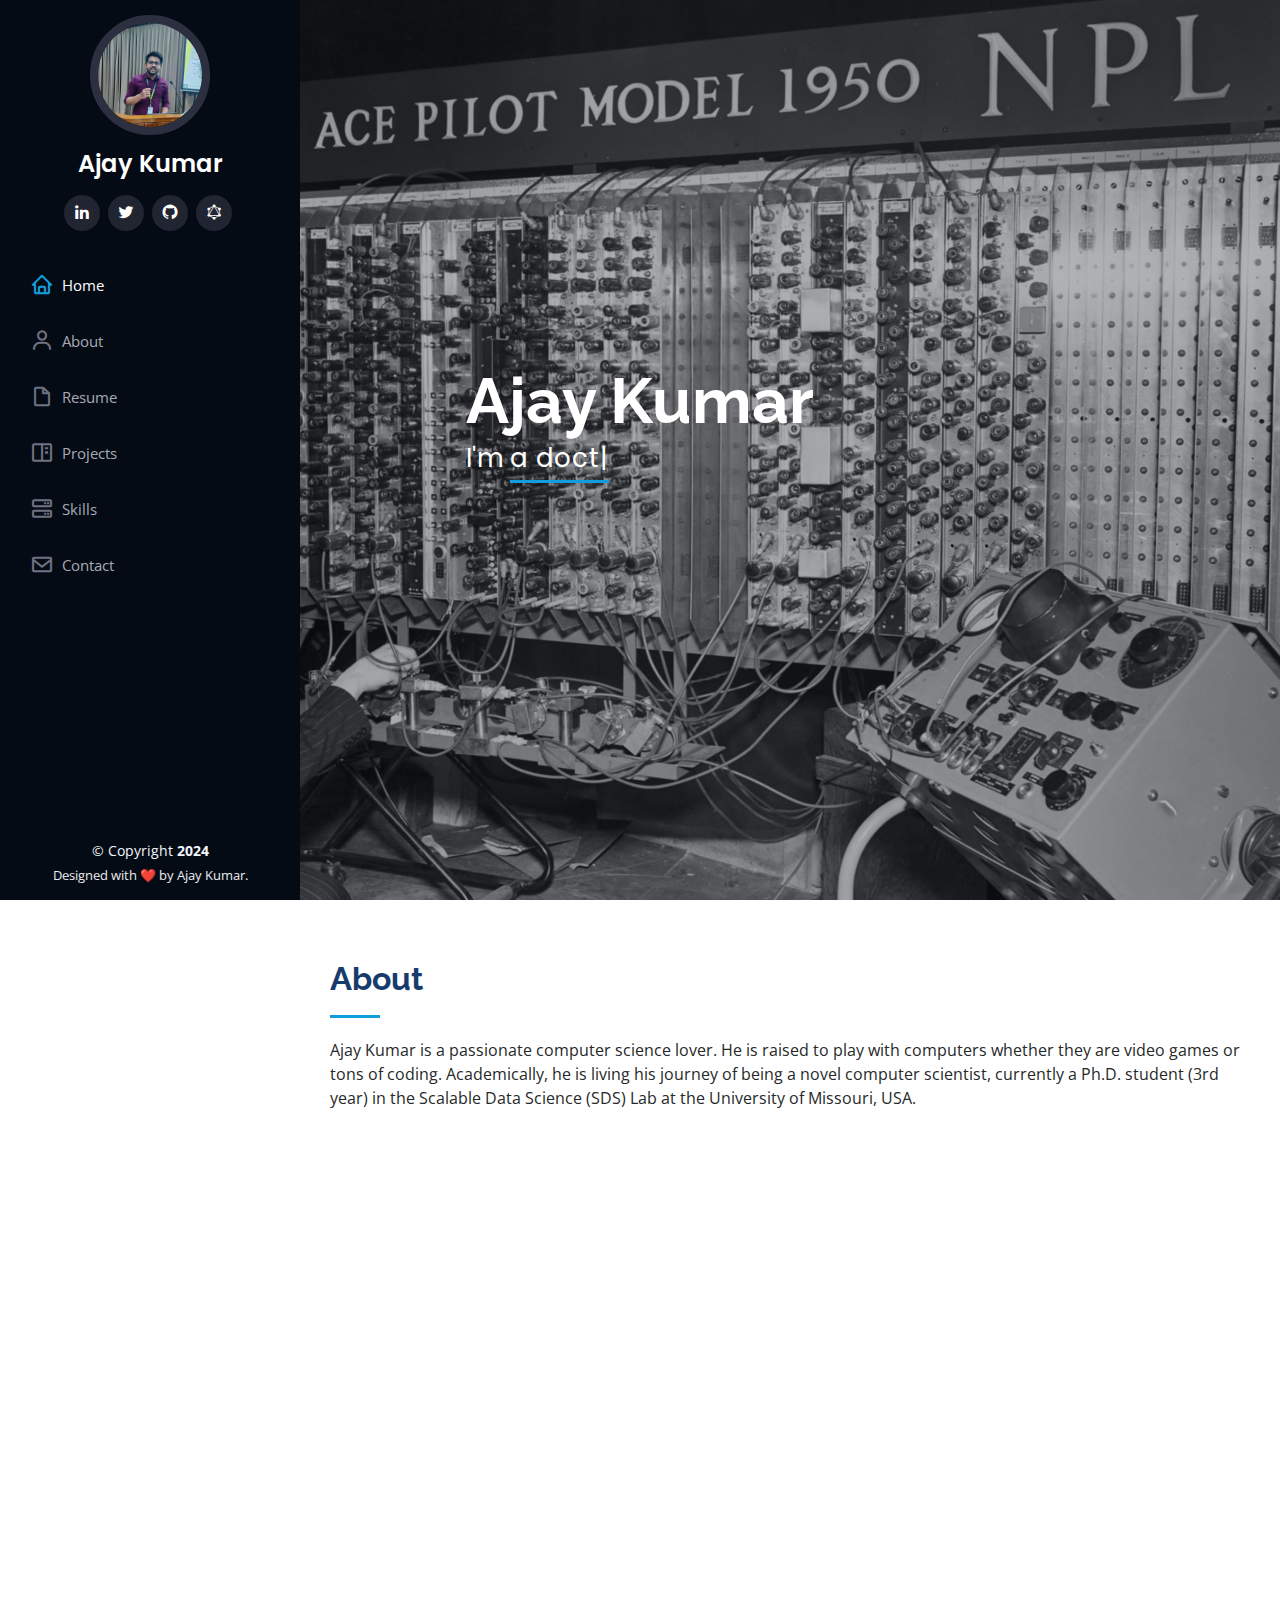
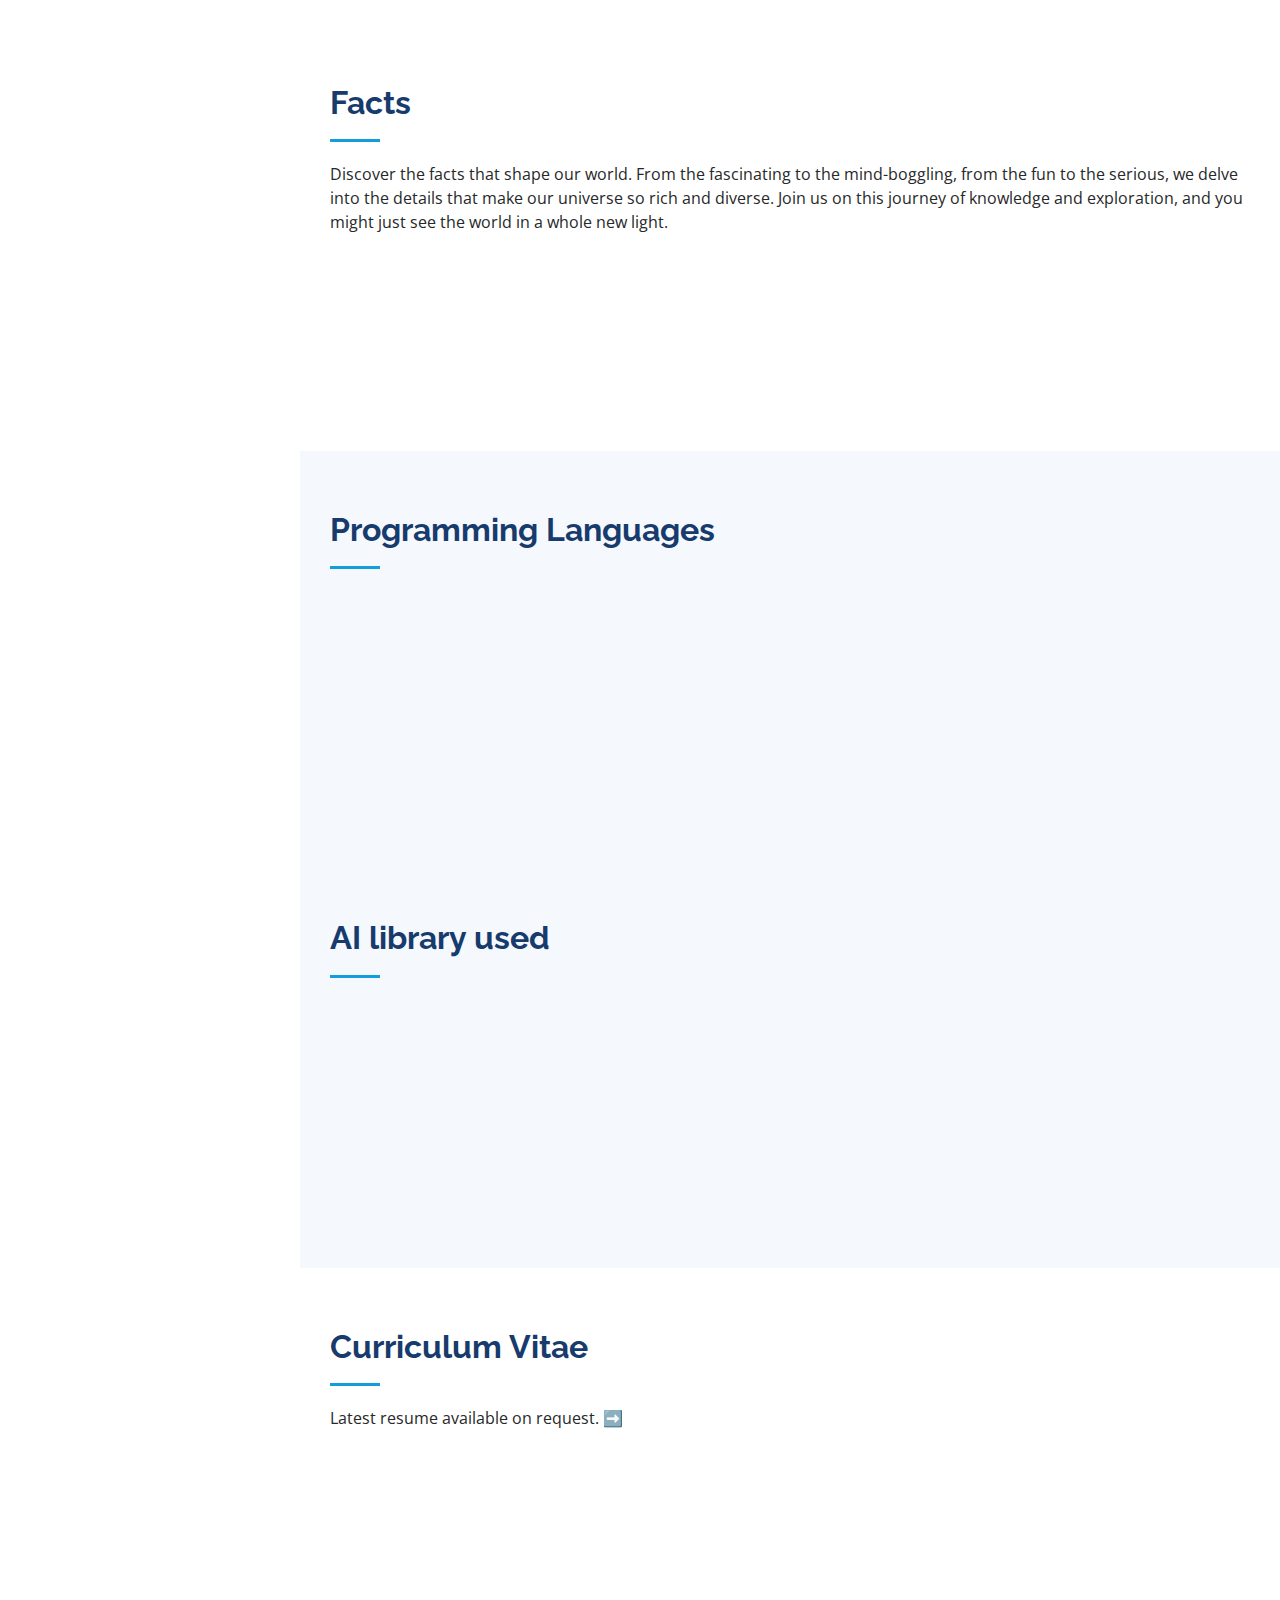
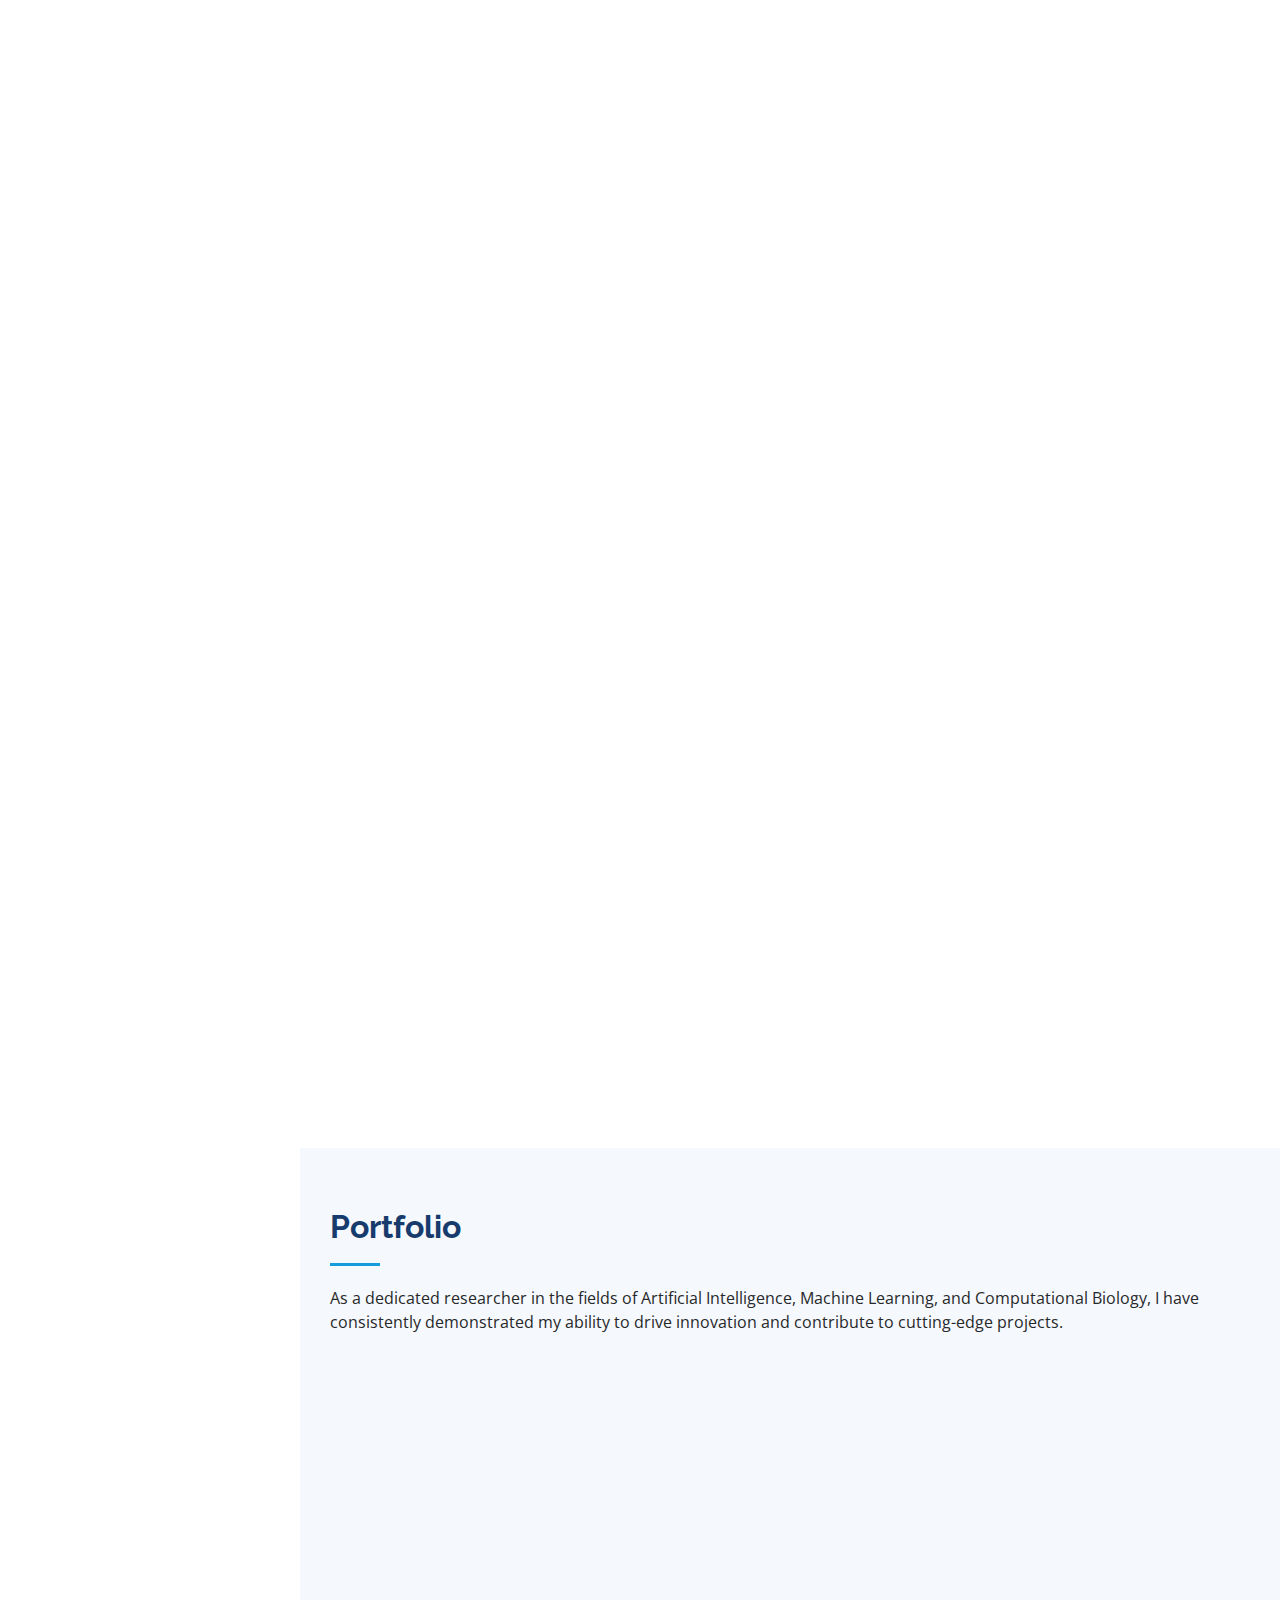
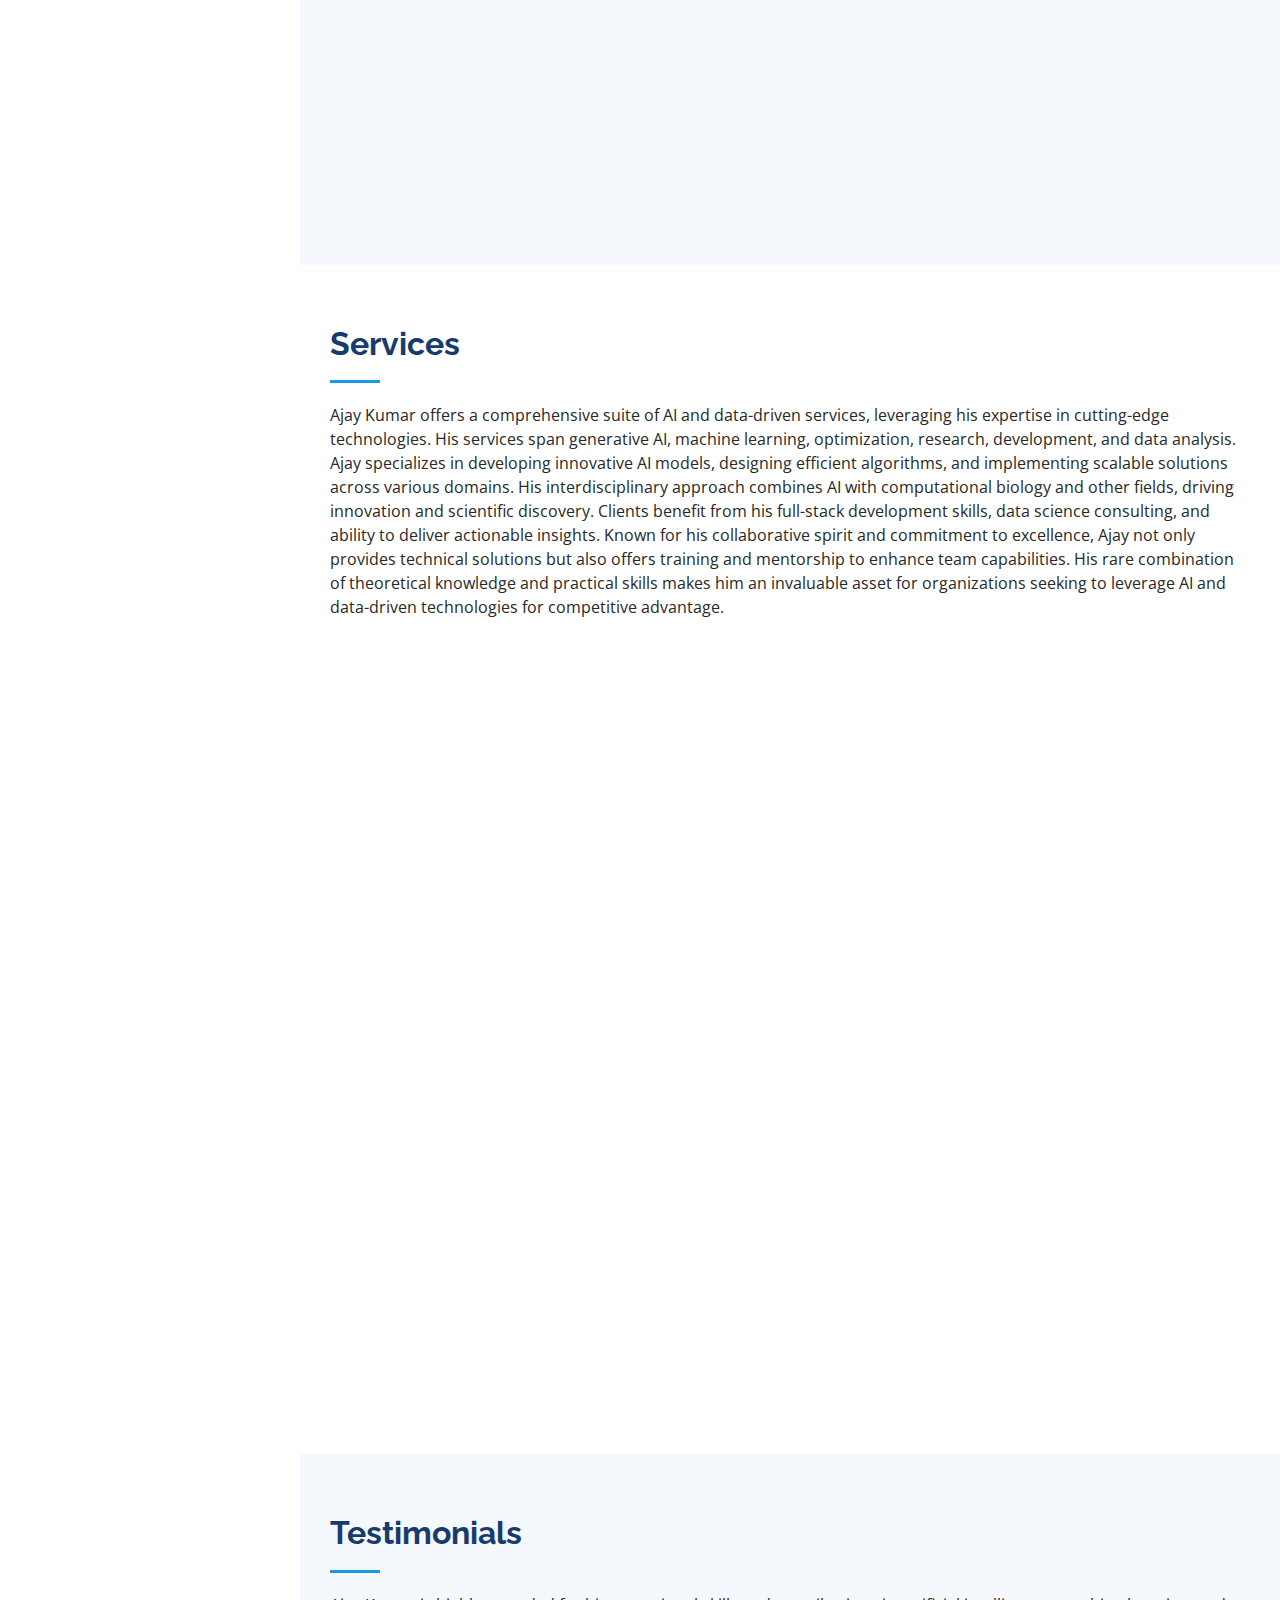
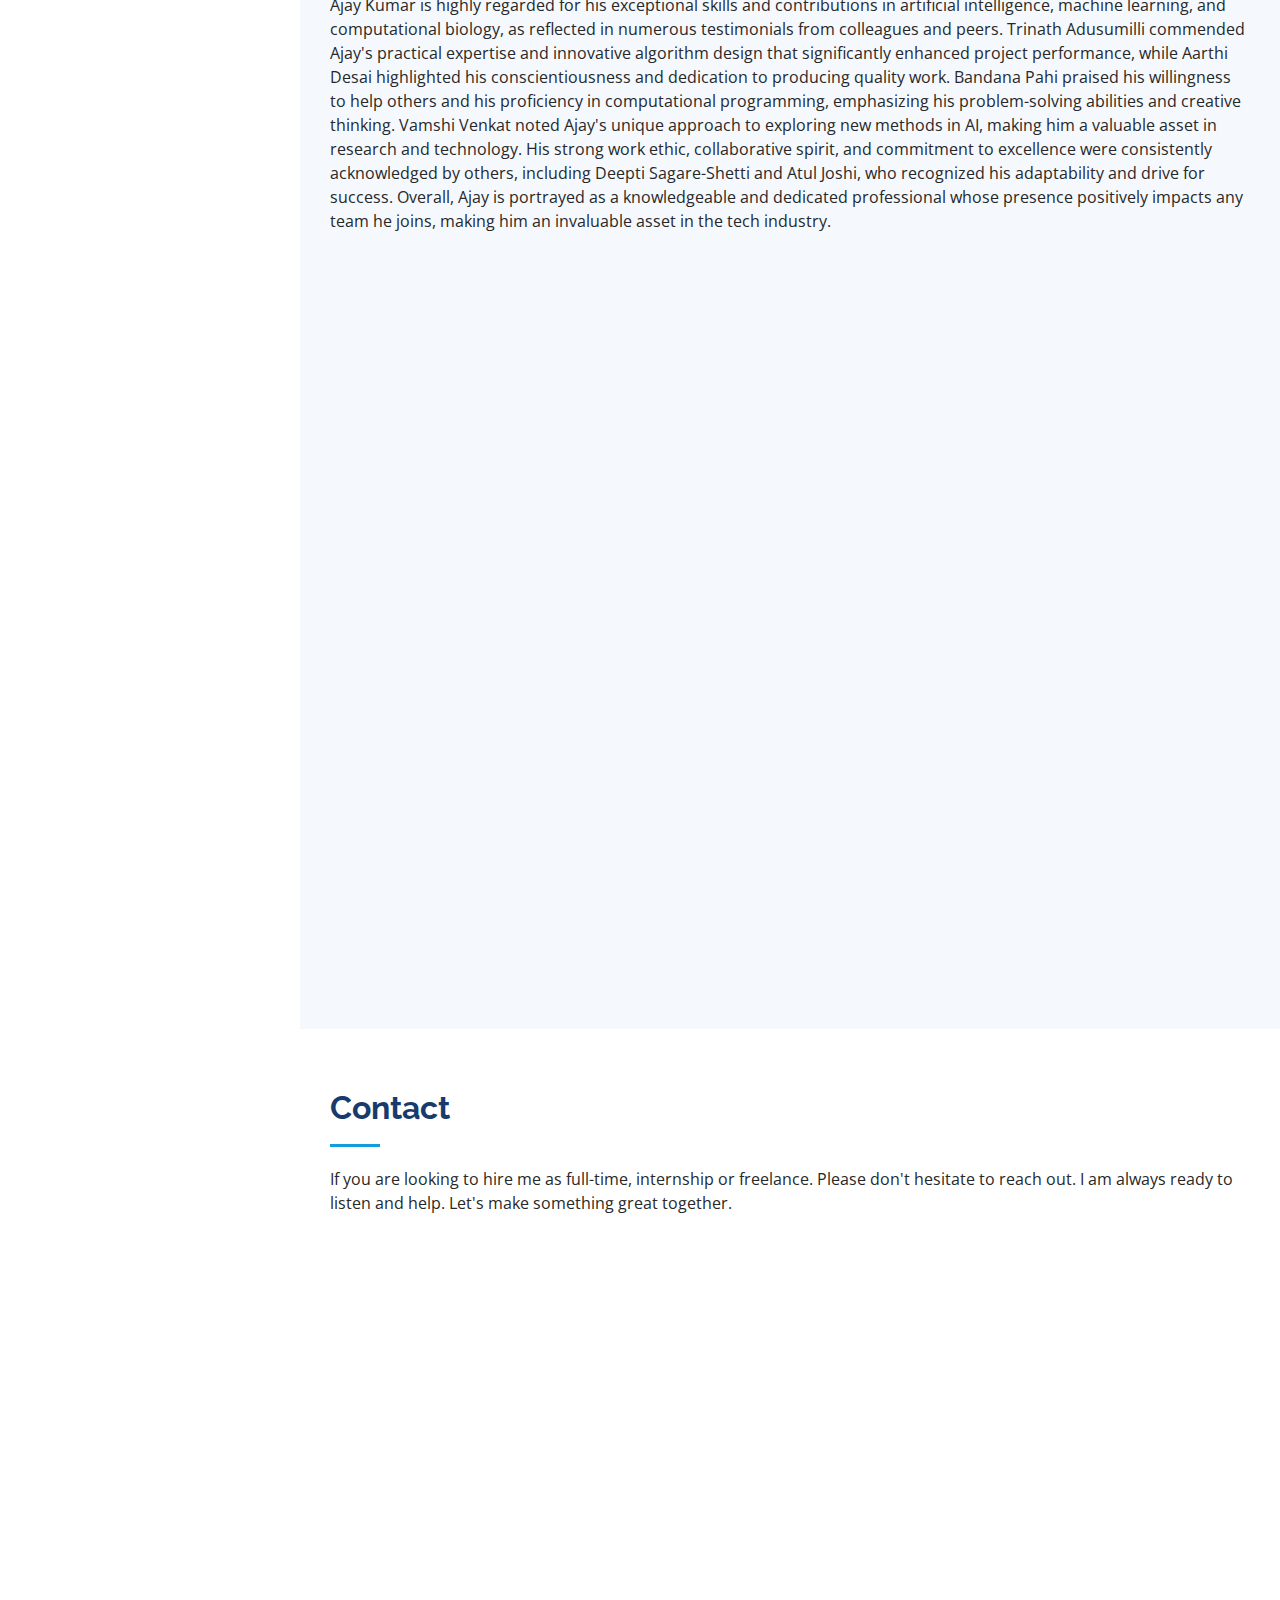
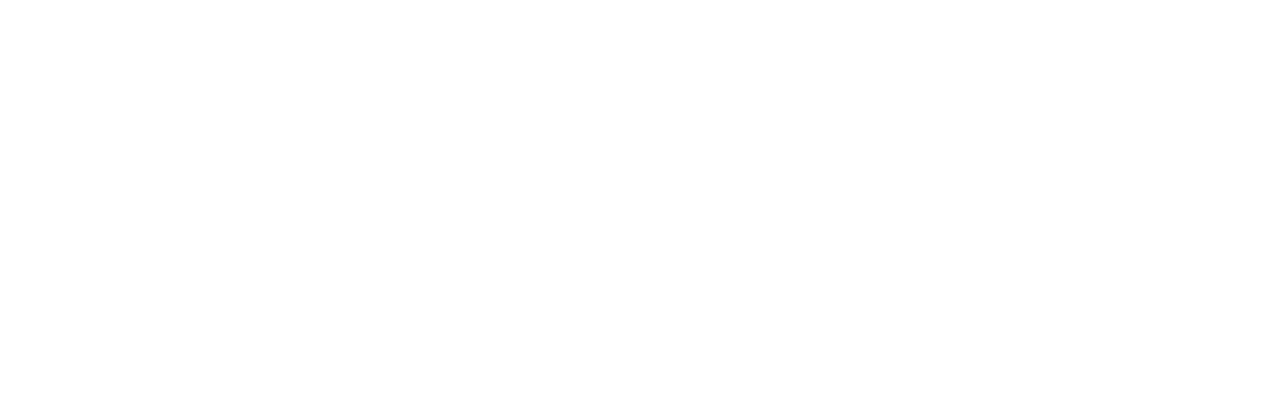
==== commit f66f65db: "map dimension updated" ====
--- a/index.html
+++ b/index.html
@@ -659,7 +659,7 @@
                 <h4>Call:</h4>
                 <p>+1 573 801 5748</p>
               </div>
-              <iframe src="https://www.google.com/maps/embed?pb=!1m18!1m12!1m3!1d3103.001717468856!2d-92.33398172362718!3d38.946789143787605!2m3!1f0!2f0!3f0!3m2!1i1024!2i768!4f13.1!3m3!1m2!1s0x87dcb7c62fc40a85%3A0xe6b7fa7a7a103455!2sNaka%20Hall%2FEngineering%20Building%20West!5e0!3m2!1sen!2sus!4v1711588929149!5m2!1sen!2sus" width="600" height="450" style="border:0;" allowfullscreen="" loading="lazy" referrerpolicy="no-referrer-when-downgrade"></iframe>
+              <iframe src="https://www.google.com/maps/embed?pb=!1m18!1m12!1m3!1d3103.001717468856!2d-92.33398172362718!3d38.946789143787605!2m3!1f0!2f0!3f0!3m2!1i1024!2i768!4f13.1!3m3!1m2!1s0x87dcb7c62fc40a85%3A0xe6b7fa7a7a103455!2sNaka%20Hall%2FEngineering%20Building%20West!5e0!3m2!1sen!2sus!4v1711588929149!5m2!1sen!2sus" width="450" height="300" style="border:0;" allowfullscreen="" loading="lazy" referrerpolicy="no-referrer-when-downgrade"></iframe>
               </div>
 
           </div>
